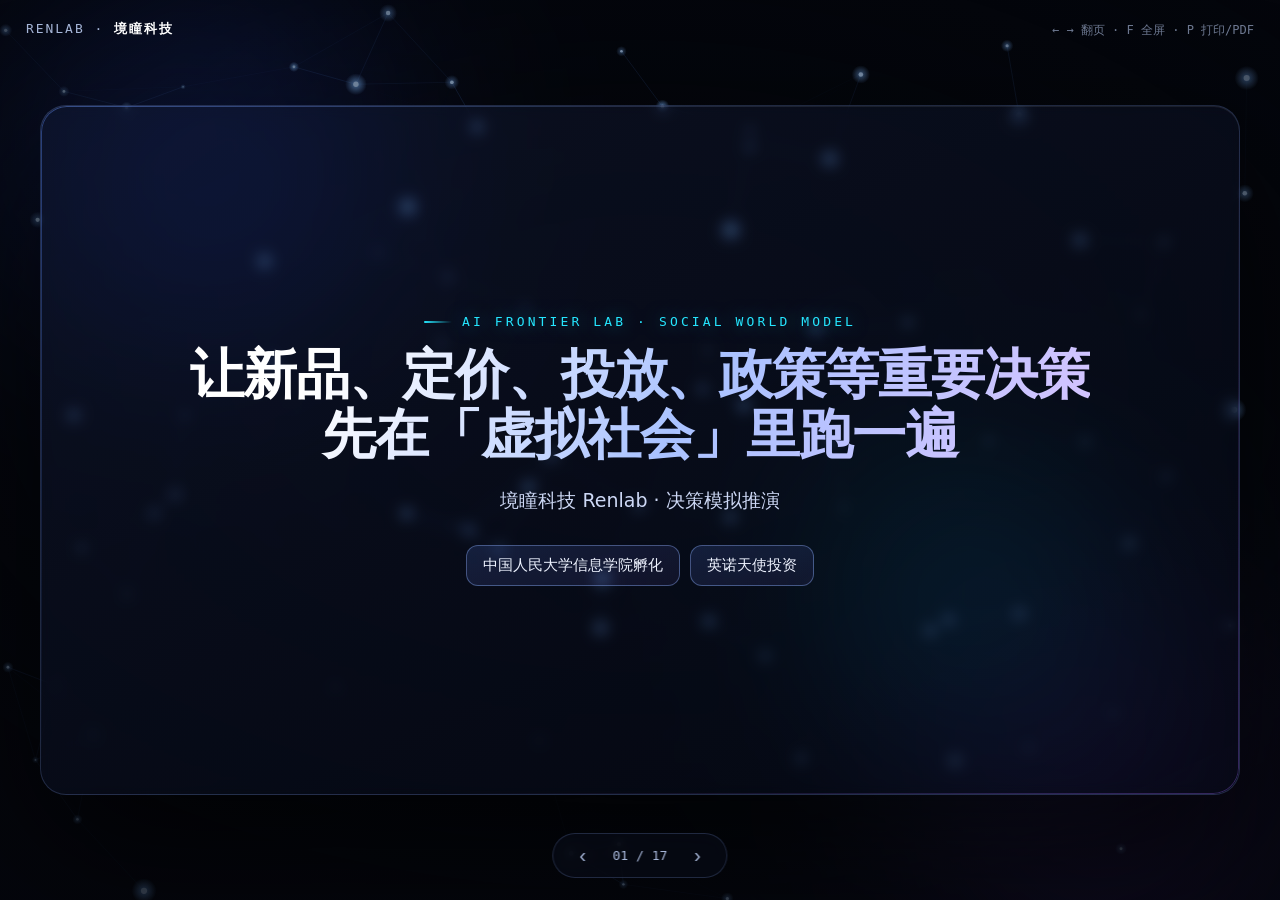
==== index.html @ 9de71461 "第4页: 客户名改行业名(广告/汽车/互联网平台/垂直行业)" ====
<!DOCTYPE html>
<html lang="zh-CN">
<head>
<meta charset="UTF-8">
<meta name="viewport" content="width=device-width, initial-scale=1.0">
<title>境瞳科技 Renlab · 客户介绍主 Deck v2（动态科技版）</title>
<style>
:root{
  --bg:#04060c; --ink:#eef3ff; --sub:#a6b6d8;
  --accent:#5b8cff; --accent2:#9a6cff; --cyan:#25e6ff; --gold:#ffd27a; --green:#43e58a; --red:#ff6b7a;
  --line:rgba(130,160,230,.22); --card:rgba(255,255,255,.045);
  --mono:'SF Mono',ui-monospace,'JetBrains Mono',Menlo,Consolas,monospace;
  --sans:-apple-system,'PingFang SC','Hiragino Sans GB','Microsoft YaHei',system-ui,sans-serif;
}
*{margin:0;padding:0;box-sizing:border-box}
html,body{height:100%;background:var(--bg);color:var(--ink);font-family:var(--sans);overflow:hidden}
#net{position:fixed;inset:0;z-index:0;display:block}
.vignette{position:fixed;inset:0;z-index:1;pointer-events:none;background:radial-gradient(ellipse 70% 60% at 50% 42%,transparent 30%,rgba(4,6,12,.72) 100%)}
.aurora{position:fixed;inset:0;z-index:1;pointer-events:none;mix-blend-mode:screen;opacity:.6}
.aurora span{position:absolute;border-radius:50%;filter:blur(90px);animation:drift 22s ease-in-out infinite}
.aurora .s1{width:560px;height:560px;background:radial-gradient(circle,#2b52ffaa,transparent 70%);top:-140px;left:-100px}
.aurora .s2{width:520px;height:520px;background:radial-gradient(circle,#8a3cffaa,transparent 70%);bottom:-160px;right:-80px;animation-delay:-7s}
.aurora .s3{width:420px;height:420px;background:radial-gradient(circle,#14d9ff88,transparent 70%);top:45%;left:60%;animation-delay:-13s}
@keyframes drift{0%,100%{transform:translate(0,0) scale(1)}50%{transform:translate(50px,-40px) scale(1.12)}}

#stage{position:fixed;inset:0;z-index:3;display:flex;align-items:center;justify-content:center}
.slide{position:absolute;width:min(1200px,94vw);height:min(690px,92vh);
  background:linear-gradient(155deg,rgba(18,25,48,.55),rgba(6,9,20,.5));
  border:1px solid var(--line);border-radius:26px;padding:48px 58px;
  box-shadow:0 50px 140px rgba(0,0,0,.7),inset 0 1px 0 rgba(255,255,255,.08);
  opacity:0;transform:translateY(46px) scale(.975) rotateX(4deg);pointer-events:none;transform-origin:center bottom;
  transition:opacity .7s cubic-bezier(.19,.7,.2,1),transform .7s cubic-bezier(.19,.7,.2,1);
  display:flex;flex-direction:column;justify-content:center;gap:6px;overflow:hidden;
  backdrop-filter:blur(7px) saturate(130%);-webkit-backdrop-filter:blur(7px) saturate(130%)}
.slide::before{content:"";position:absolute;inset:0;border-radius:26px;padding:1px;pointer-events:none;
  background:linear-gradient(140deg,rgba(91,140,255,.5),transparent 40%,transparent 60%,rgba(154,108,255,.4));
  -webkit-mask:linear-gradient(#000 0 0) content-box,linear-gradient(#000 0 0);-webkit-mask-composite:xor;mask-composite:exclude;opacity:.8}
.slide::after{content:"";position:absolute;top:-40%;left:-30%;width:80%;height:180%;pointer-events:none;
  background:linear-gradient(115deg,transparent,rgba(255,255,255,.06),transparent);transform:rotate(8deg);opacity:0}
.slide.active{opacity:1;transform:translateY(0) scale(1) rotateX(0)}
.slide.active::after{animation:sheen 1.4s .3s ease-out}
@keyframes sheen{0%{left:-40%;opacity:0}20%{opacity:1}100%{left:120%;opacity:0}}
.slide.exit-up{opacity:0;transform:translateY(-40px) scale(.975) rotateX(-4deg)}
.slide>*{position:relative;z-index:2}

.kicker{font-family:var(--mono);font-size:13px;letter-spacing:.24em;color:var(--cyan);text-transform:uppercase;margin-bottom:10px;display:flex;align-items:center;gap:10px;text-shadow:0 0 18px rgba(37,230,255,.5)}
.kicker::before{content:"";width:28px;height:2px;background:linear-gradient(90deg,var(--cyan),transparent);border-radius:2px}
.pageno{position:absolute;top:44px;right:56px;font-family:var(--mono);font-size:60px;font-weight:800;color:rgba(120,150,230,.12);z-index:1;line-height:1}
h1{font-size:54px;line-height:1.1;font-weight:800;letter-spacing:-.02em;margin-bottom:14px;
  background:linear-gradient(120deg,#fff 15%,#a9c2ff 55%,#d7c4ff);-webkit-background-clip:text;background-clip:text;color:transparent;filter:drop-shadow(0 4px 30px rgba(120,140,255,.35))}
h2{font-size:36px;line-height:1.15;font-weight:800;letter-spacing:-.01em;margin-bottom:18px}
h2 .hl{background:linear-gradient(120deg,var(--cyan),var(--accent2));-webkit-background-clip:text;background-clip:text;color:transparent;filter:drop-shadow(0 0 24px rgba(120,140,255,.5))}
.lead{font-size:19px;line-height:1.7;color:#c3d0ee;max-width:64ch}
.lead b{color:#fff}
.sm{font-size:15px;line-height:1.6;color:var(--sub)}
.quote{margin-top:18px;font-size:18px;line-height:1.6;color:var(--ink);border-left:3px solid var(--gold);padding:14px 20px;
  background:linear-gradient(90deg,rgba(255,210,122,.1),rgba(255,210,122,.02));border-radius:0 14px 14px 0}
ul.feat{list-style:none;display:flex;flex-direction:column;gap:14px;margin-top:4px}
ul.feat li{font-size:19px;line-height:1.5;color:var(--ink);padding-left:34px;position:relative}
ul.feat li::before{content:"";position:absolute;left:0;top:8px;width:15px;height:15px;border-radius:5px;background:linear-gradient(135deg,var(--cyan),var(--accent2));box-shadow:0 0 18px rgba(91,140,255,.9);transform:rotate(45deg)}
ul.feat li b{color:#fff}
.cards{display:grid;grid-template-columns:repeat(3,1fr);gap:18px;margin-top:6px}
.card{background:linear-gradient(160deg,rgba(255,255,255,.055),rgba(255,255,255,.012));border:1px solid var(--line);border-radius:18px;padding:22px 20px;
  backdrop-filter:blur(3px);-webkit-backdrop-filter:blur(3px);transition:transform .4s cubic-bezier(.2,.7,.2,1),border-color .4s,box-shadow .4s;position:relative;overflow:hidden}
.card::before{content:"";position:absolute;inset:0;background:radial-gradient(120px 80px at 50% 0%,rgba(91,140,255,.18),transparent 70%);opacity:0;transition:.4s}
.slide.active .card:hover{transform:translateY(-8px);border-color:var(--accent);box-shadow:0 20px 50px rgba(20,40,120,.5)}
.slide.active .card:hover::before{opacity:1}
.card .num-ic{font-family:var(--mono);font-size:26px;font-weight:700;color:var(--cyan);margin-bottom:10px;text-shadow:0 0 16px rgba(37,230,255,.5)}
.card .ic{font-size:28px;margin-bottom:10px;filter:drop-shadow(0 0 14px rgba(120,160,255,.5))}
.card h3{font-size:19px;margin-bottom:8px;color:#fff}
.card p{font-size:14px;line-height:1.55;color:var(--sub)}
.two{display:grid;grid-template-columns:1fr 1fr;gap:24px;flex:1;align-content:center}
.metrics{display:grid;grid-template-columns:repeat(3,1fr);gap:18px;margin-top:10px}
.metric{background:linear-gradient(160deg,rgba(67,229,138,.1),rgba(255,255,255,.02));border:1px solid rgba(67,229,138,.3);border-radius:18px;padding:22px;text-align:center}
.metric .num{font-family:var(--mono);font-size:40px;font-weight:700;background:linear-gradient(120deg,var(--green),#b6ffd8);-webkit-background-clip:text;background-clip:text;color:transparent;filter:drop-shadow(0 0 20px rgba(67,229,138,.5))}
.metric .lab{font-size:13px;color:var(--sub);margin-top:6px;line-height:1.4}
.tag{display:inline-flex;align-items:center;gap:7px;font-family:var(--mono);font-size:13px;color:var(--sub);border:1px solid var(--line);border-radius:999px;padding:7px 14px;margin:4px 8px 4px 0;background:rgba(255,255,255,.03)}
.tag b{color:var(--cyan)}
table.road{width:100%;border-collapse:separate;border-spacing:0;margin-top:4px;font-size:13px;border-radius:14px;overflow:hidden}
table.road th,table.road td{border:1px solid var(--line);padding:15px 14px;text-align:left;vertical-align:top;line-height:1.55}
table.road th{background:linear-gradient(180deg,rgba(91,140,255,.18),rgba(91,140,255,.06));font-weight:700;color:#fff;font-size:14px}
table.road td{background:rgba(10,14,28,.5)}
table.road td:first-child,table.road th:first-child{color:var(--sub);width:96px;font-weight:600;background:rgba(255,255,255,.03)}
.road .l1{color:var(--green)} .road .l2{color:var(--cyan)} .road .l3{color:var(--gold)}
.stage-row{display:flex;flex-direction:column;gap:12px;margin-top:2px}
.stage-item{display:flex;gap:16px;align-items:flex-start;background:linear-gradient(160deg,rgba(255,255,255,.055),rgba(255,255,255,.015));border:1px solid var(--line);border-radius:16px;padding:16px 20px;transition:.35s}
.slide.active .stage-item:hover{border-color:var(--accent);transform:translateX(6px)}
.stage-item .em{font-size:24px;filter:drop-shadow(0 0 12px rgba(120,160,255,.5))}
.stage-item .tx{font-size:15px;line-height:1.55;color:var(--ink)} .stage-item .tx b{color:#fff}
.steps{display:flex;gap:14px;margin-top:12px;align-items:stretch}
.step{flex:1;position:relative;padding:22px 20px;background:linear-gradient(160deg,rgba(255,255,255,.055),rgba(255,255,255,.015));border:1px solid var(--line);border-radius:16px;transition:.4s}
.slide.active .step:hover{transform:translateY(-6px);border-color:var(--cyan)}
.step .n{font-family:var(--mono);color:var(--cyan);font-size:14px;margin-bottom:8px}
.step h4{font-size:17px;margin-bottom:6px;color:#fff} .step p{font-size:14px;color:var(--sub);line-height:1.5}
.warn{color:var(--gold);font-size:13px;font-family:var(--mono)}
.big-final{font-size:48px;font-weight:800;line-height:1.18;background:linear-gradient(120deg,#fff,#a9c2ff,#d7c4ff);-webkit-background-clip:text;background-clip:text;color:transparent;filter:drop-shadow(0 4px 30px rgba(120,140,255,.4))}
.center{align-items:center;text-align:center;justify-content:center}
.center .lead{margin-left:auto;margin-right:auto;color:#cdd8f5}
.dot-list{display:flex;flex-wrap:wrap;gap:10px;margin-top:12px}
.pill{background:linear-gradient(160deg,rgba(91,140,255,.16),rgba(154,108,255,.08));border:1px solid rgba(130,160,230,.45);border-radius:12px;padding:10px 16px;font-size:15px;color:#eef3ff}
/* proofcast console */
.console{background:linear-gradient(160deg,rgba(10,16,34,.85),rgba(6,10,22,.8));border:1px solid rgba(37,230,255,.3);border-radius:16px;padding:20px 22px;box-shadow:0 0 40px rgba(37,230,255,.08),inset 0 0 40px rgba(37,230,255,.04)}
.console .bar{display:flex;justify-content:space-between;align-items:center;font-family:var(--mono);font-size:12px;color:var(--cyan);margin-bottom:14px;border-bottom:1px solid rgba(37,230,255,.15);padding-bottom:10px}
.console .status{color:var(--green);display:flex;align-items:center;gap:6px}
.console .status::before{content:"";width:8px;height:8px;border-radius:50%;background:var(--green);box-shadow:0 0 10px var(--green);animation:blink 1.2s infinite}
@keyframes blink{50%{opacity:.3}}
.prog{height:8px;border-radius:6px;background:rgba(255,255,255,.08);overflow:hidden;margin:6px 0 16px}
.prog i{display:block;height:100%;width:98%;background:linear-gradient(90deg,var(--cyan),var(--accent));border-radius:6px;box-shadow:0 0 14px rgba(37,230,255,.6)}
.kpis{display:grid;grid-template-columns:repeat(3,1fr);gap:14px}
.kpi{background:rgba(255,255,255,.04);border:1px solid var(--line);border-radius:12px;padding:14px;text-align:center}
.kpi .v{font-family:var(--mono);font-size:28px;font-weight:700;color:#fff}
.kpi .k{font-size:12px;color:var(--sub);margin-top:4px}
.kpi.g .v{color:var(--green)} .kpi.c .v{color:var(--cyan)} .kpi.gd .v{color:var(--gold)}
.qr-wrap{display:flex;flex-direction:column;align-items:center;gap:12px;margin-top:20px}
.qr-wrap img{width:172px;height:172px;border-radius:16px;border:3px solid rgba(130,160,230,.5);background:#fff;padding:6px;box-shadow:0 0 40px rgba(91,140,255,.3)}
.qr-wrap .cap{font-size:15px;color:var(--sub)}

.slide.active .reveal{animation:rise .75s both}
.slide.active .reveal:nth-child(1){animation-delay:.06s}
.slide.active .reveal:nth-child(2){animation-delay:.15s}
.slide.active .reveal:nth-child(3){animation-delay:.24s}
.slide.active .reveal:nth-child(4){animation-delay:.33s}
.slide.active .reveal:nth-child(5){animation-delay:.42s}
.slide.active .reveal:nth-child(6){animation-delay:.51s}
.slide.active .reveal:nth-child(7){animation-delay:.6s}
.slide.active .reveal:nth-child(8){animation-delay:.69s}
@keyframes rise{from{opacity:0;transform:translateY(24px) scale(.98);filter:blur(6px)}to{opacity:1;transform:translateY(0) scale(1);filter:blur(0)}}

#hud{position:fixed;bottom:22px;left:50%;transform:translateX(-50%);z-index:20;display:flex;align-items:center;gap:16px;background:rgba(10,14,26,.55);border:1px solid var(--line);border-radius:999px;padding:8px 16px;backdrop-filter:blur(14px)}
#hud button{background:none;border:none;color:var(--sub);cursor:pointer;font-size:20px;padding:2px 10px;border-radius:8px;transition:.2s}
#hud button:hover{color:#fff;background:rgba(255,255,255,.1)}
#counter{font-family:var(--mono);font-size:13px;color:var(--sub);min-width:56px;text-align:center}
#progress{position:fixed;top:0;left:0;height:3px;background:linear-gradient(90deg,var(--cyan),var(--accent),var(--gold));z-index:30;transition:width .6s;box-shadow:0 0 14px rgba(91,140,255,.8)}
.logo-badge{position:fixed;top:20px;left:26px;z-index:20;font-family:var(--mono);font-size:13px;letter-spacing:.15em;color:var(--sub)}
.logo-badge b{color:#fff}
.hint{position:fixed;top:22px;right:26px;z-index:20;font-family:var(--mono);font-size:12px;color:var(--sub);opacity:.65}
@media print{.slide{position:relative;page-break-after:always;opacity:1!important;transform:none!important;width:100%;height:98vh;margin:0 auto}#hud,#progress,.logo-badge,.hint,.aurora,.vignette,#net{display:none}}
</style>
</head>
<body>
<canvas id="net"></canvas>
<div class="aurora"><span class="s1"></span><span class="s2"></span><span class="s3"></span></div>
<div class="vignette"></div>
<div id="progress"></div>
<div class="logo-badge">RENLAB · <b>境瞳科技</b></div>
<div class="hint">← → 翻页 · F 全屏 · P 打印/PDF</div>
<div id="stage"></div>
<div id="hud"><button id="prev">‹</button><span id="counter">01 / 18</span><button id="next">›</button></div>

<script>
(function(){
  const c=document.getElementById('net'),x=c.getContext('2d');
  let W,H,DPR=Math.min(devicePixelRatio||1,2),pts=[],mouse={x:-999,y:-999};
  function resize(){W=c.width=innerWidth*DPR;H=c.height=innerHeight*DPR;c.style.width=innerWidth+'px';c.style.height=innerHeight+'px';
    const n=Math.min(120,Math.floor(innerWidth*innerHeight/14000));pts=[];
    for(let i=0;i<n;i++)pts.push({x:Math.random()*W,y:Math.random()*H,vx:(Math.random()-.5)*.28*DPR,vy:(Math.random()-.5)*.28*DPR,r:(Math.random()*1.6+.6)*DPR,p:Math.random()*Math.PI*2});}
  addEventListener('resize',resize);resize();
  addEventListener('mousemove',e=>{mouse.x=e.clientX*DPR;mouse.y=e.clientY*DPR});
  const LINK=140*DPR;let t=0;
  function loop(){t+=.016;x.clearRect(0,0,W,H);
    for(const p of pts){p.x+=p.vx;p.y+=p.vy;if(p.x<0||p.x>W)p.vx*=-1;if(p.y<0||p.y>H)p.vy*=-1;
      const dx=p.x-mouse.x,dy=p.y-mouse.y,d=Math.hypot(dx,dy);if(d<180*DPR){p.x+=dx/d*1.1;p.y+=dy/d*1.1;}}
    for(let i=0;i<pts.length;i++)for(let j=i+1;j<pts.length;j++){const a=pts[i],b=pts[j],dx=a.x-b.x,dy=a.y-b.y,d=Math.hypot(dx,dy);
      if(d<LINK){const o=(1-d/LINK)*.5;x.strokeStyle='rgba(90,150,255,'+o.toFixed(3)+')';x.lineWidth=DPR*.6;x.beginPath();x.moveTo(a.x,a.y);x.lineTo(b.x,b.y);x.stroke();}}
    for(const p of pts){const pulse=(Math.sin(t*1.4+p.p)*.5+.5);const r=p.r*(1+pulse*.5);const g=x.createRadialGradient(p.x,p.y,0,p.x,p.y,r*4);
      g.addColorStop(0,'rgba(120,180,255,'+(.5+pulse*.4)+')');g.addColorStop(1,'rgba(120,180,255,0)');x.fillStyle=g;x.beginPath();x.arc(p.x,p.y,r*4,0,7);x.fill();
      x.fillStyle='rgba(190,220,255,.9)';x.beginPath();x.arc(p.x,p.y,r,0,7);x.fill();}
    requestAnimationFrame(loop);}loop();
})();

const slides = [
/*1*/`<div class="slide center">
  <div class="kicker reveal">AI FRONTIER LAB · SOCIAL WORLD MODEL</div>
  <h1 class="reveal">让新品、定价、投放、政策等重要决策<br>先在「虚拟社会」里跑一遍</h1>
  <p class="lead reveal">境瞳科技 Renlab · 决策模拟推演</p>
  <div class="dot-list reveal" style="justify-content:center;margin-top:22px">
    <span class="pill">中国人民大学信息学院孵化</span><span class="pill">英诺天使投资</span>
  </div>
</div>`,
/*2*/`<div class="slide"><div class="pageno">01</div>
  <div class="kicker reveal">WHO WE ARE</div>
  <h2 class="reveal">一支从顶尖实验室走出的 <span class="hl">AI Frontier Lab</span></h2>
  <ul class="feat">
    <li class="reveal">中国人民大学信息学院孵化，获<b>英诺天使</b>等一线基金联合注资</li>
    <li class="reveal">汇聚<b>人大、清华、CMU、NUS</b> 等全球顶尖院校的博士与研究员</li>
    <li class="reveal">团队核心成员累计发表<b>顶会顶刊论文 100+ 篇</b></li>
    <li class="reveal">团队覆盖算法研究、工程系统与产品商业化，具备<b>从客户数据 → 虚拟人群 → 推演报告 → 决策建议</b>的交付闭环能力</li>
    <li class="reveal">深耕 Agent Memory、多智能体强化学习、群体智能核心领域</li>
  </ul>
</div>`,
/*3*/`<div class="slide">
  <div class="kicker reveal">WHAT WE DO · SOCIAL WORLD MODEL</div>
  <h2 class="reveal">我们做 Social World Model<br><span class="hl">一个「可推演的虚拟社会」</span></h2>
  <p class="lead reveal">我们已构建基于加权代理的<b>百万级等效人群模拟系统</b>。初始人群基于社会人口学统计与公开分布构建，客户项目中可接入脱敏聚合业务数据进行专属校准。把你的决策投进去，在真实投入之前，先看人群会怎么反应 —— 接受、犹豫，还是反感。</p>
  <p class="lead reveal" style="margin-top:10px">不同于让通用大模型凭经验猜结果，境瞳会基于公开人群分布与客户脱敏聚合业务数据，对人群结构、行为基线、网络位置与传播路径进行校准，再进行多主体互动模拟 —— 让模拟结果更贴近客户真实用户结构，且支持持续校准。</p>
  <div class="quote reveal">把「决策 → 真实市场 → 收结果」的昂贵试错，前移成「决策 → 虚拟社会 → 先看结果」的低成本推演。</div>
</div>`,
/*4*/`<div class="slide"><div class="pageno">02</div>
  <div class="kicker reveal">CAPABILITIES</div>
  <h2 class="reveal">三类<span class="hl">可落地</span>的决策推演能力</h2>
  <div class="cards">
    <div class="card reveal"><div class="num-ic">①</div><h3>人群反应预判</h3><p>新品、策略或创意上市前，先测目标人群的接受度与潜在反馈。</p></div>
    <div class="card reveal"><div class="num-ic">②</div><h3>方案 A/B 推演</h3><p>两套备选方案，基于人群画像与行为数据模拟推演，量化评估哪套更能引发正向反应。</p></div>
    <div class="card reveal"><div class="num-ic">③</div><h3>舆情传播模拟</h3><p>模拟信息扩散路径、速度与范围，预判是否出现负面扩散，锁定关键临界点。</p></div>
  </div>
  <div class="cards reveal" style="grid-template-columns:repeat(4,1fr);margin-top:16px">
    <div class="card"><h3 style="font-size:15px">广告行业</h3><p>投前策略沙盘 · 人群/预算/创意反事实推演 · 竞品应对</p></div>
    <div class="card"><h3 style="font-size:15px">汽车行业</h3><p>定价/配置/权益推演 · 老车主与社区反应 · 竞品动作应对</p></div>
    <div class="card"><h3 style="font-size:15px">互联网平台</h3><p>政策/激励调整生态推演 · 新市场分阶段上线 · 商业化生态影响</p></div>
    <div class="card"><h3 style="font-size:15px">垂直行业</h3><p>活动风险预演 · 付费转化与反感点 · 社区氛围与负面扩散预警</p></div>
  </div>
  <p class="lead reveal" style="font-size:14px;margin-top:12px;color:#b9c7ea">↑ 分客户版：给对应客户时替换为其专属三条能力</p>
</div>`,
/*5*/`<div class="slide"><div class="pageno">03</div>
  <div class="kicker reveal">YOUR VALUE</div>
  <h2 class="reveal">这意味着，<span class="hl">你的决策方式将被改变</span></h2>
  <div class="cards" style="grid-template-columns:repeat(2,1fr)">
    <div class="card reveal"><div class="ic">💰</div><h3>省下试错成本</h3><p>把一部分真实市场试错，前移为低成本模拟筛选。</p></div>
    <div class="card reveal"><div class="ic">⚡</div><h3>抢出决策速度</h3><p>分钟/小时级初筛，在正式调研或投放前缩小方案空间。</p></div>
    <div class="card reveal"><div class="ic">🛡️</div><h3>提前识别风险</h3><p>上市前预演百万级等效人群反应，识别舆情雷区、用户误解点与方案风险。</p></div>
    <div class="card reveal"><div class="ic">🔁</div><h3>可复现·可规模化</h3><p>决策能力沉淀为公司标准工作流。</p></div>
  </div>
  <div class="quote reveal">终局：让 Social World Model 成为你决策流程里的「虚拟推演」标配环节。</div>
</div>`,
/*6*/`<div class="slide"><div class="pageno">04</div>
  <div class="kicker reveal">ARCHITECTURE · 四层动态仿真</div>
  <h2 class="reveal">技术架构：<span class="hl">四层动态仿真系统</span></h2>
  <div class="cards" style="grid-template-columns:repeat(2,1fr);gap:14px">
    <div class="card reveal"><div class="num-ic">01 · 人群建模层</div><p>基于真实社会人口分布，构建<b style="color:#fff">百万级等效人群（加权代理）</b>，还原群体多样性与行为基线。</p></div>
    <div class="card reveal"><div class="num-ic">02 · 记忆与状态层</div><p>为代表性 Agent / 关键人群单元维护长期偏好、记忆与状态，立场演化前后一致、可追踪。<b style="color:var(--gold)">（关键能力）</b></p></div>
    <div class="card reveal"><div class="num-ic">03 · 交互与传播层</div><p>基于网络结构、平台规则、节点影响力与接触频次，模拟信息扩散、断流与放大。</p></div>
    <div class="card reveal"><div class="num-ic">04 · 校准与评估层</div><p>基于可复现协议输出区间估计，结合真实数据持续校准 —— 误差可度量、可回放、方向可跟踪。</p></div>
  </div>
  <div class="quote reveal">技术路线：LLM 驱动的 Agent 状态建模 + Multi-Agent 交互 + 传播动力学融合。核心不在于智能体数量，而在于分层、网络位置、行为状态与持续校准。</div>
</div>`,
/*7*/`<div class="slide"><div class="pageno">05</div>
  <div class="kicker reveal">DELIVERABLE · 一次推演你拿到什么</div>
  <h2 class="reveal">我们交付的不是"预测数"，<span class="hl">而是一套可执行决策包</span></h2>
  <div class="cards" style="grid-template-columns:repeat(2,1fr);gap:12px">
    <div class="card reveal"><h3 style="font-size:16px">① 方案对比矩阵</h3><p>A/B/C 方案在关键指标上的 P10/P50/P90 区间、方向判断与排序</p></div>
    <div class="card reveal"><h3 style="font-size:16px">② 人群分层反应</h3><p>哪些人群接受、犹豫、反感，各自原因与触发条件</p></div>
    <div class="card reveal"><h3 style="font-size:16px">③ 传播路径与风险节点</h3><p>信息在哪些圈层扩散，哪些节点会放大、断流或触发负面扩散</p></div>
    <div class="card reveal"><h3 style="font-size:16px">④ 关键风险清单</h3><p>高风险话题、误解点、舆情临界点、潜在负面表达</p></div>
    <div class="card reveal"><h3 style="font-size:16px">⑤ 推荐动作与备用方案</h3><p>定价、创意、发布时间、渠道组合、沟通话术与应急预案</p></div>
    <div class="card reveal"><h3 style="font-size:16px">⑥ 不确定性说明 + ⑦ 对账报告</h3><p>标明置信度与假设边界；真实结果落地后对照，沉淀下一轮校准</p></div>
  </div>
  <p class="lead reveal" style="font-size:14px;margin-top:10px;color:#b9c7ea">关键指标可替换为订单、ROI、转化率、留存、负面率、创作者流失率、社区投诉率等</p>
</div>`,
/*8*/`<div class="slide"><div class="pageno">06</div>
  <div class="kicker reveal">HOW TO VERIFY · 先用你的场景验证</div>
  <h2 class="reveal">如何验证：<span class="hl">先用你的真实场景跑一遍</span></h2>
  <p class="lead reveal" style="font-size:17px">我们不要求你先相信一个"准确率"，也不要求你一开始就把核心决策交给我们。正式合作前，先把问题变成一次可审计、可对账的验证。</p>
  <div class="cards reveal" style="margin-top:14px">
    <div class="card"><h3 style="font-size:16px">历史回放</h3><p>选一个已发生的历史项目，只给当时决策前可得的信息，让系统预测真实结果。</p></div>
    <div class="card"><h3 style="font-size:16px">影子推演</h3><p>对正在发生的业务决策做旁路推演，不干预真实业务，事后对照结果。</p></div>
    <div class="card"><h3 style="font-size:16px">小闭环试点</h3><p>选一个低风险、短周期、可量化的真实场景，上线后按预设指标对账。</p></div>
  </div>
  <div class="quote reveal">统一评估：输入锁定 · 输出以书面/系统留痕提前提交 · 多基线对照（历史均值/GPT直问/专家/内部模型）· 结果复盘。<br><b>不用先相信我们，先让我们在你的场景里证明有没有增量。</b></div>
</div>`,
/*9*/`<div class="slide"><div class="pageno">07</div>
  <div class="kicker reveal">PRODUCT · proofcast.ai</div>
  <h2 class="reveal">proofcast.ai：<span class="hl">现在就能体验的可用产品</span></h2>
  <div class="two" style="align-content:center">
    <div class="console reveal">
      <div class="bar"><span>ProofCast AI 实时模拟控制台 v2.1</span><span class="status">模拟进行中</span></div>
      <div class="sm" style="color:var(--cyan);font-family:var(--mono);font-size:12px;margin-bottom:6px">当前任务：新品发布会 · Landing Page 创意测试</div>
      <div class="sm" style="font-size:12px;margin-bottom:2px">虚拟人群反馈收集进度 · 98%</div>
      <div class="prog"><i></i></div>
      <div class="kpis">
        <div class="kpi g"><div class="v">接受度</div><div class="k">Acceptance</div></div>
        <div class="kpi c"><div class="v">兴趣点</div><div class="k">Interest</div></div>
        <div class="kpi gd"><div class="v">反感点</div><div class="k">Friction</div></div>
      </div>
    </div>
    <div>
      <p class="lead reveal" style="font-size:16px">输入 Landing Page / 定价 / 创意 → 模拟<b>百万级等效人群</b>的反应（接受度 / 兴趣点 / 反感点 / 传播倾向 / 潜在转化倾向）→ 约 1 分钟出报告。</p>
      <p class="sm reveal" style="margin-top:10px">"百万级"是基于人口学分布的加权人群代理，并非百万次实时大模型调用——这正是它能快速出报告的原因。现在就能打开操作。</p>
    </div>
  </div>
  <p class="sm reveal" style="margin-top:12px;color:#b9c7ea">注：公开通用版主要用于体验工作流与输出形态；正式业务预测能力，以客户数据校准后的试点对账结果为准。</p>
</div>`,
/*10*/`<div class="slide"><div class="pageno">08</div>
  <div class="kicker reveal">TIMING · 本土落地</div>
  <h2 class="reveal">在中国，与<span class="hl">头部客户共建行业标准</span></h2>
  <p class="lead reveal">这种「先模拟、再决策」的方式，国内仍处早期阶段。我们不要求客户基于概念直接下注，而是把验证前置：先通过历史回放、影子推演或小闭环试点，在你的真实业务场景里证明是否有增量价值。</p>
  <ul class="feat" style="margin-top:10px">
    <li class="reveal">优先参与<b>行业场景定义</b>，形成可复用的决策推演流程</li>
    <li class="reveal">获得核心算法与产品团队参与的<b>场景适配与试点支持</b></li>
    <li class="reveal">经客户授权后，共创项目可沉淀为<b>所在行业标杆案例</b></li>
    <li class="reveal">合作越久，<b>客户专属校准层</b>越贴合你的业务语境与用户分布</li>
  </ul>
</div>`,
/*11*/`<div class="slide"><div class="pageno">09</div>
  <div class="kicker reveal">GLOBAL PROOF · Aaru</div>
  <h2 class="reveal">海外对标：<span class="hl">机构级需求正在出现</span></h2>
  <p class="lead reveal">美国 Aaru 是海外多智能体社会模拟方向的代表性公司之一，将 AI Agents / 社会模拟用于政治、市场、消费者与机构决策场景：</p>
  <ul class="feat">
    <li class="reveal">2024 成立，2025 年底完成融资、<b>估值约 10 亿美元</b>，红点创投领投</li>
    <li class="reveal">约 5000 次 AI 推演预测美国某地初选，<b>票数误差不足 400 票</b></li>
    <li class="reveal">客户涉及 <b>埃森哲、安永、The Interpublic Group（IPG）</b> 等</li>
  </ul>
  <div class="quote reveal">Social World Model 已在海外进入机构级决策场景。但中国市场的用户结构、媒介平台、监管边界与数据环境都不同，不能直接照搬 —— 境瞳的机会，是做面向中国市场的本土 Social World Model。</div>
</div>`,
/*12*/`<div class="slide"><div class="pageno">10</div>
  <div class="kicker reveal">ROADMAP · 分 3 阶段落地</div>
  <h2 class="reveal">技术路径：<span class="hl">L1 已可交付 · L2 研发中 · L3 愿景</span></h2>
  <table class="road reveal">
    <tr><th>阶段</th><th class="l1">L1 单场景推演（已可交付）</th><th class="l2">L2 全链路模拟（研发中·下一阶段）</th><th class="l3">L3 企业决策数字孪生（愿景）</th></tr>
    <tr><td>核心能力</td><td>百万级等效人群建模 · 短周期行为模拟 · 基础传播链 · 单场景 A/B 反事实</td><td>长记忆智能体 · 多角色动态博弈 · 长周期演化 · 实时数据闭环 · 多模态理解</td><td>企业级决策数字孪生 · 跨场景因果推理 · 尾部风险压力测试 · AI 辅助决策寻优</td></tr>
    <tr><td>大白话</td><td>搭出和真实用户结构一致的虚拟社会，方案投入即看接受度与转化</td><td>虚拟用户有记忆与惯性，模拟竞品/监管博弈，接真实数据后精度持续提升</td><td>构建企业级决策数字孪生，预判连锁反应与风险，AI 辅助推演最优方案</td></tr>
    <tr><td>价值</td><td>单场景试错成本显著降低</td><td>覆盖全链路业务决策</td><td>决策模拟成为标准流程，沉淀为核心数字资产</td></tr>
  </table>
</div>`,
/*13*/`<div class="slide"><div class="pageno">11</div>
  <div class="kicker reveal">PARTNERSHIP · 从试点验证到连续推演</div>
  <h2 class="reveal">合作路径：<span class="hl">从试点验证到连续推演</span></h2>
  <p class="lead reveal" style="font-size:16px">我们不是交付一次性报告，而是从可验收试点开始，逐步沉淀客户专属校准层。</p>
  <div class="stage-row" style="margin-top:8px">
    <div class="stage-item reveal"><div class="em">🎯</div><div class="tx"><b>第一阶段（试点·现在）</b>：L1 单场景闭环验证，用你的数据构建客户专属校准层；方向判断/排序/区间评分/相对基线增量达到双方预设标准后，再进入下一阶段，低风险、可验收。</div></div>
    <div class="stage-item reveal"><div class="em">🤝</div><div class="tx"><b>第二阶段（长期·后续 6 个月）</b>：L2 落地后共创客户享优先升级权益，接入实时数据流持续迭代，逐步进入业务部门的固定决策流程。</div></div>
    <div class="stage-item reveal"><div class="em">🚀</div><div class="tx"><b>第三阶段（深度嵌入·1-3年）</b>：L3 落地后搭建企业级决策数字孪生，深度嵌入决策流程，成为核心竞争力的智能基础设施。</div></div>
  </div>
  <div class="quote reveal">✅ 你的专属壁垒：客户数据仅用于构建面向本客户的专属校准层与评估基线；合作越久拟合越充分 —— 竞品难以短期复现的场景校准资产。</div>
</div>`,
/*14*/`<div class="slide"><div class="pageno">12</div>
  <div class="kicker reveal">POC · 2–4 周可验收试点</div>
  <h2 class="reveal">合作起点：<span class="hl">2–4 周 POC 计划</span></h2>
  <p class="lead reveal" style="font-size:16px">目标不是一开始替你做决策，而是先验证：境瞳能否在你的真实场景中，优于现有基线。</p>
  <div class="stage-row" style="gap:10px;margin-top:6px">
    <div class="stage-item reveal"><div class="em">1</div><div class="tx"><b>场景确认｜1–3 天</b>：共选历史回放/影子推演/小闭环试点场景，确认指标、周期、数据边界与验收方式</div></div>
    <div class="stage-item reveal"><div class="em">2</div><div class="tx"><b>数据与输入锁定｜3–5 天</b>：客户提供脱敏聚合数据与方案材料，确认输入口径、时间戳与基线方法</div></div>
    <div class="stage-item reveal"><div class="em">3</div><div class="tx"><b>模拟推演与交付｜5–10 天</b>：输出方案对比、区间、方向判断、人群分层反应、风险节点与推荐动作</div></div>
    <div class="stage-item reveal"><div class="em">4</div><div class="tx"><b>结果对账与复盘｜按业务周期</b>：对照真实/历史结果，评估方向正确率、排序准确率、区间质量与业务增量</div></div>
    <div class="stage-item reveal"><div class="em">5</div><div class="tx"><b>下一阶段判断</b>：达标进入专属校准与连续推演；不达标复盘原因，不强推长期合作</div></div>
  </div>
</div>`,
/*15*/`<div class="slide"><div class="pageno">13</div>
  <div class="kicker reveal">DATA · 最小必要数据</div>
  <h2 class="reveal">我们需要的数据：<span class="hl">最小必要，不要个人信息</span></h2>
  <div class="two">
    <div class="card reveal" style="align-self:start"><div class="ic">📥</div><h3>需要什么</h3><p>① 决策方案信息（定价/权益/规则/创意/投放/政策文本）<br>② 人群分布（类型/地域/生命周期/消费层级/兴趣分层的分桶比例）<br>③ 历史行为（曝光/点击/下单/复购/投诉/评论情绪分布等聚合口径）<br>④ 传播结构（渠道/KOL-KOC分层/扩散路径等聚合信息）<br>⑤ 对账指标口径（转化率/ROI/留存/负面率等历史定义）</p></div>
    <div class="card reveal" style="align-self:start"><div class="ic">🚫</div><h3>不需要什么</h3><p>❌ 姓名、手机号、身份证、精确地址等 PII<br>❌ 原始数据库凭证<br>❌ 与本次试点无关的业务数据<br>❌ 默认不需要用户级明细，优先用分桶/聚合/脱敏数据</p></div>
  </div>
  <p class="sm reveal" style="margin-top:10px;color:#b9c7ea">时间窗口通常为过去 3–12 个月相关聚合数据；评论等文本优先用情绪/主题分布或脱敏样本，不需原始评论与用户 ID；敏感业务信息仅在 NDA 与数据处理协议范围内最小化使用。</p>
</div>`,
/*16*/`<div class="slide"><div class="pageno">14</div>
  <div class="kicker reveal">SECURITY · 数据安全边界</div>
  <h2 class="reveal">数据安全：<span class="hl">边界提前说清</span></h2>
  <ul class="feat" style="gap:14px;margin-top:8px">
    <li class="reveal"><b>01 只收脱敏数据</b> —— PII 在你方本地脱敏后交付，我们不接触可识别原始个人信息</li>
    <li class="reveal"><b>02 最小必要原则</b> —— 仅提取本次推演所需核心字段，严格控制采集范围与粒度</li>
    <li class="reveal"><b>03 合规协议兜底</b> —— 签署 NDA 与数据处理协议，界定用途、存储期限与销毁流程</li>
    <li class="reveal"><b>04 专用与隔离</b> —— 数据、校准参数与结论仅用于本次合作，不给第三方或竞品项目；如需行业排他，另行商务约定</li>
    <li class="reveal"><b>05 合规与伦理边界</b> —— 仅用于群体级决策模拟与方案优化，不用于个体定向操控、歧视性定价或规避监管</li>
  </ul>
</div>`,
/*17*/`<div class="slide center"><div class="pageno">→</div>
  <div class="kicker reveal">NEXT STEP · 建议下一步</div>
  <h2 class="reveal">从一个<span class="hl">「非核心但可对账」</span>的场景开始</h2>
  <div class="stage-row reveal" style="max-width:720px;margin:16px auto 0;text-align:left">
    <div class="stage-item"><div class="em">1</div><div class="tx">用 30 分钟共选一个试点场景</div></div>
    <div class="stage-item"><div class="em">2</div><div class="tx">3 个工作日内确认输入数据、指标口径与 POC 范围</div></div>
    <div class="stage-item"><div class="em">3</div><div class="tx">2–4 周完成历史回放、影子推演或小闭环试点</div></div>
    <div class="stage-item"><div class="em">4</div><div class="tx">结果对账后，再决定是否进入客户专属校准与连续推演</div></div>
  </div>
  <div class="big-final reveal" style="font-size:30px;margin-top:26px">让每一个重要决策，都先跑一遍。</div>
  <p class="lead reveal" style="margin-top:8px">境瞳科技 Renlab</p>
</div>`
];

const stage=document.getElementById('stage');
slides.forEach((h)=>{const d=document.createElement('div');d.innerHTML=h;stage.appendChild(d.firstElementChild);});
const els=[...document.querySelectorAll('.slide')];
let cur=0;const counter=document.getElementById('counter'),prog=document.getElementById('progress');
function show(n){n=Math.max(0,Math.min(els.length-1,n));
  els.forEach((s,i)=>{s.classList.remove('active','exit-up');if(i<n)s.classList.add('exit-up');});
  els[n].classList.add('active');cur=n;
  counter.textContent=String(n+1).padStart(2,'0')+' / '+String(els.length).padStart(2,'0');
  prog.style.width=(n/(els.length-1)*100)+'%';}
function next(){show(cur+1)}function prev(){show(cur-1)}
document.getElementById('next').onclick=next;document.getElementById('prev').onclick=prev;
document.addEventListener('keydown',e=>{
  if(e.key==='ArrowRight'||e.key===' '||e.key==='PageDown'){e.preventDefault();next()}
  else if(e.key==='ArrowLeft'||e.key==='PageUp'){e.preventDefault();prev()}
  else if(e.key==='f'||e.key==='F'){document.fullscreenElement?document.exitFullscreen():document.documentElement.requestFullscreen()}
  else if(e.key==='p'||e.key==='P'){window.print()}
  else if(e.key==='Home')show(0);else if(e.key==='End')show(els.length-1);});
let sx=0;document.addEventListener('touchstart',e=>sx=e.touches[0].clientX,{passive:true});
document.addEventListener('touchend',e=>{const dx=e.changedTouches[0].clientX-sx;if(Math.abs(dx)>50)dx<0?next():prev()},{passive:true});
show(0);
(function(){const m=location.search.match(/shot=(\d+)/);if(m){document.querySelectorAll('.reveal').forEach(e=>e.style.animation='none');const st=document.createElement('style');st.textContent='.reveal{opacity:1!important;transform:none!important;filter:none!important}';document.head.appendChild(st);show(+m[1]);}})();
</script>
</body>
</html>
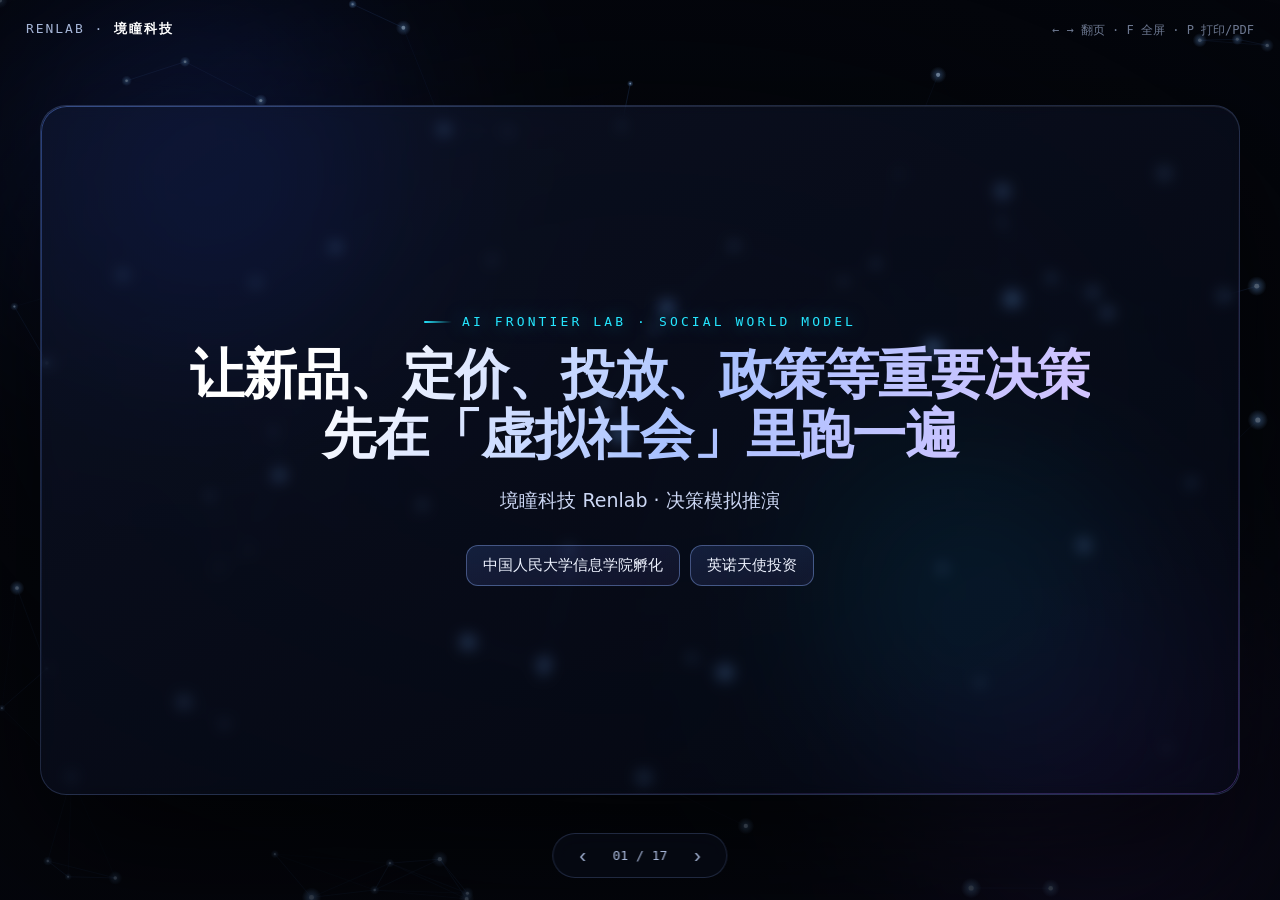
==== commit 8ae0b417: "移动端适配: 卡片单列/字号缩放/表格横滑+提示, 不影响桌面" ====
--- a/index.html
+++ b/index.html
@@ -135,6 +135,56 @@
 .logo-badge b{color:#fff}
 .hint{position:fixed;top:22px;right:26px;z-index:20;font-family:var(--mono);font-size:12px;color:var(--sub);opacity:.65}
 @media print{.slide{position:relative;page-break-after:always;opacity:1!important;transform:none!important;width:100%;height:98vh;margin:0 auto}#hud,#progress,.logo-badge,.hint,.aurora,.vignette,#net{display:none}}
+
+/* ===== 移动端适配 ===== */
+@media (max-width:640px){
+  .slide,.slide *{box-sizing:border-box}
+  .slide h1,.slide h2,.slide p,.slide li,.slide .tx,.card h3{overflow-wrap:break-word;word-break:break-word}
+  .slide{width:92vw;max-width:92vw;height:88vh;padding:24px 18px;border-radius:18px;gap:4px;justify-content:flex-start;overflow-y:auto;overflow-x:hidden;-webkit-overflow-scrolling:touch}
+  .kicker{font-size:10px;letter-spacing:.14em;margin-bottom:8px}
+  .pageno{font-size:34px;top:20px;right:20px}
+  h1{font-size:29px;line-height:1.18;margin-bottom:12px}
+  h2{font-size:22px;line-height:1.22;margin-bottom:12px}
+  .lead{font-size:15px;line-height:1.6}
+  .sm{font-size:12.5px}
+  .quote{font-size:14px;padding:11px 14px;margin-top:12px}
+  ul.feat{gap:10px}
+  ul.feat li{font-size:15px;padding-left:24px;line-height:1.45}
+  ul.feat li::before{width:11px;height:11px;top:6px}
+  /* 所有多列卡片一律塌成单列 */
+  .cards{grid-template-columns:1fr!important;gap:10px}
+  .card{padding:14px 15px;border-radius:12px}
+  .card .num-ic{font-size:19px;margin-bottom:6px}
+  .card .ic{font-size:22px;margin-bottom:6px}
+  .card h3{font-size:16px;margin-bottom:5px}
+  .card p{font-size:13px;line-height:1.5}
+  .two{grid-template-columns:1fr!important;gap:12px}
+  .metrics{grid-template-columns:1fr!important;gap:10px}
+  .metric{padding:16px}
+  .metric .num{font-size:34px}
+  .steps{flex-direction:column;gap:10px}
+  .stage-row{gap:9px}
+  .stage-item{padding:12px 14px;gap:11px}
+  .stage-item .em{font-size:19px}
+  .stage-item .tx{font-size:13.5px;line-height:1.5}
+  .console{padding:14px 15px}
+  .kpis{grid-template-columns:repeat(3,1fr);gap:8px}
+  .kpi{padding:9px}
+  .kpi .v{font-size:16px}
+  .kpi .k{font-size:10px}
+  .big-final{font-size:26px}
+  .pill{font-size:13px;padding:8px 13px}
+  .dot-list{gap:8px}
+  /* 表格：允许横向滚动，避免挤压 */
+  table.road{font-size:11px;display:block;overflow-x:auto;white-space:nowrap;scroll-snap-type:x proximity}
+  table.road th,table.road td{padding:9px 10px;white-space:normal;min-width:150px;scroll-snap-align:start}
+  table.road td:first-child,table.road th:first-child{min-width:58px;width:58px}
+  .road-hint{display:block!important;font-family:var(--mono);font-size:12px;color:var(--cyan);margin-top:10px;text-align:center;opacity:.85}
+  .logo-badge{font-size:10px;top:14px;left:16px}
+  .hint{display:none}
+  #hud{bottom:14px;padding:6px 12px;gap:12px}
+  #hud button{font-size:22px}
+}
 </style>
 </head>
 <body>
@@ -310,6 +360,7 @@
     <tr><td>大白话</td><td>搭出和真实用户结构一致的虚拟社会，方案投入即看接受度与转化</td><td>虚拟用户有记忆与惯性，模拟竞品/监管博弈，接真实数据后精度持续提升</td><td>构建企业级决策数字孪生，预判连锁反应与风险，AI 辅助推演最优方案</td></tr>
     <tr><td>价值</td><td>单场景试错成本显著降低</td><td>覆盖全链路业务决策</td><td>决策模拟成为标准流程，沉淀为核心数字资产</td></tr>
   </table>
+  <div class="road-hint" style="display:none">← 左右滑动查看 L1 / L2 / L3 →</div>
 </div>`,
 /*13*/`<div class="slide"><div class="pageno">11</div>
   <div class="kicker reveal">PARTNERSHIP · 从试点验证到连续推演</div>
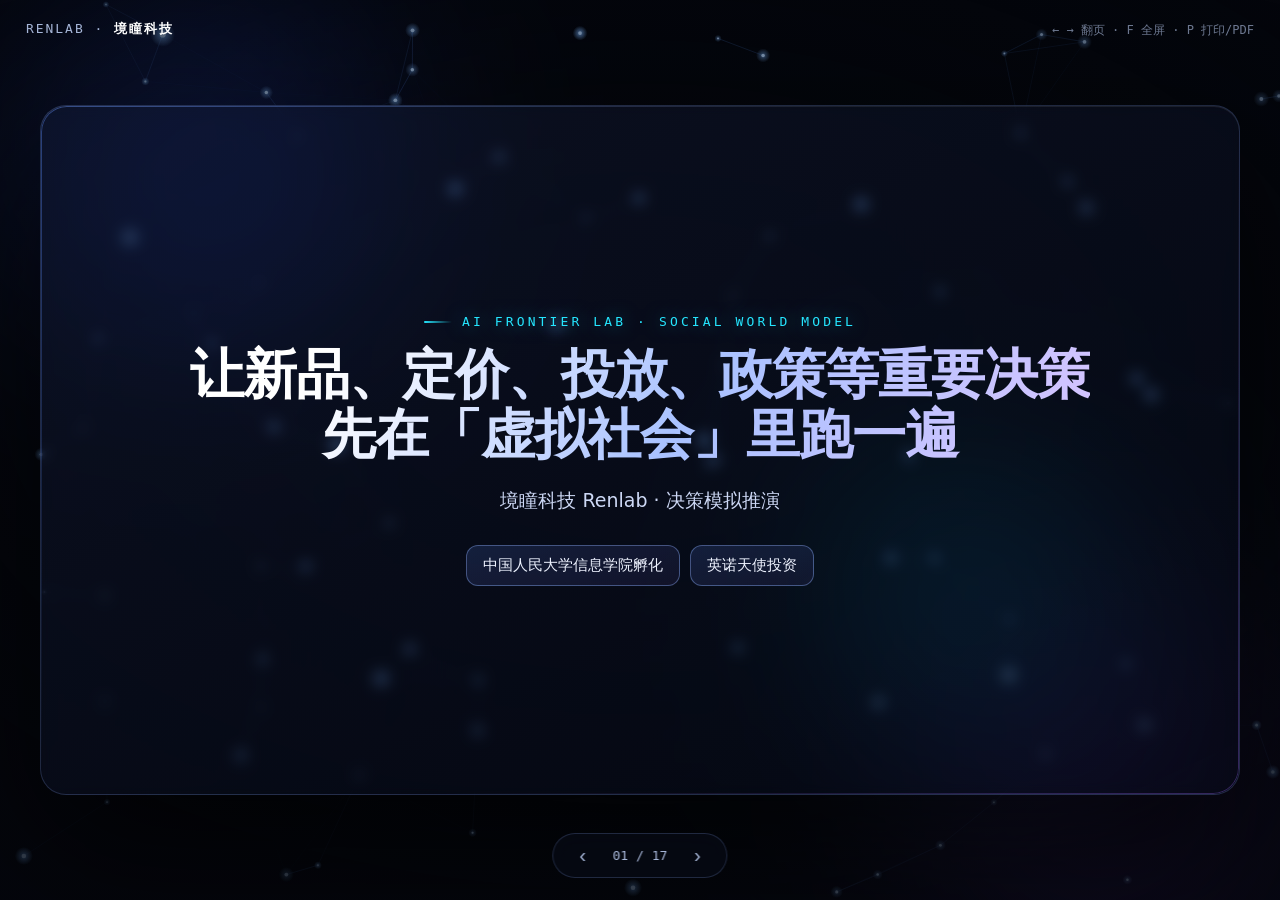
==== commit 2293cfe9: "移动端重修: 卡片贴合内容(消灭空洞)/路径表改堆叠卡片/行业2x2/标题均衡换行" ====
--- a/index.html
+++ b/index.html
@@ -139,12 +139,15 @@
 /* ===== 移动端适配 ===== */
 @media (max-width:640px){
   .slide,.slide *{box-sizing:border-box}
-  .slide h1,.slide h2,.slide p,.slide li,.slide .tx,.card h3{overflow-wrap:break-word;word-break:break-word}
-  .slide{width:92vw;max-width:92vw;height:88vh;padding:24px 18px;border-radius:18px;gap:4px;justify-content:flex-start;overflow-y:auto;overflow-x:hidden;-webkit-overflow-scrolling:touch}
+  .slide h1,.slide h2,.slide p,.slide li,.slide .tx,.card h3{overflow-wrap:break-word;word-break:break-word;line-break:auto}
+  #stage{align-items:center;padding:0}
+  .slide{width:92vw;max-width:92vw;height:auto;max-height:90vh;min-height:auto;padding:28px 20px;border-radius:18px;gap:6px;justify-content:center;overflow-y:auto;overflow-x:hidden;-webkit-overflow-scrolling:touch}
+  .slide.center{padding:40px 22px}
+  .pageno{display:none}
   .kicker{font-size:10px;letter-spacing:.14em;margin-bottom:8px}
   .pageno{font-size:34px;top:20px;right:20px}
-  h1{font-size:29px;line-height:1.18;margin-bottom:12px}
-  h2{font-size:22px;line-height:1.22;margin-bottom:12px}
+  h1{font-size:28px;line-height:1.2;margin-bottom:12px;text-wrap:balance}
+  h2{font-size:22px;line-height:1.22;margin-bottom:12px;text-wrap:balance}
   .lead{font-size:15px;line-height:1.6}
   .sm{font-size:12.5px}
   .quote{font-size:14px;padding:11px 14px;margin-top:12px}
@@ -153,6 +156,11 @@
   ul.feat li::before{width:11px;height:11px;top:6px}
   /* 所有多列卡片一律塌成单列 */
   .cards{grid-template-columns:1fr!important;gap:10px}
+  /* 例外: 行业行保持 2 列, 更紧凑 */
+  .cards-2col-mobile{grid-template-columns:1fr 1fr!important;gap:8px}
+  .cards-2col-mobile .card{padding:10px 11px}
+  .cards-2col-mobile .card h3{font-size:14px;margin-bottom:4px}
+  .cards-2col-mobile .card p{font-size:11.5px;line-height:1.4}
   .card{padding:14px 15px;border-radius:12px}
   .card .num-ic{font-size:19px;margin-bottom:6px}
   .card .ic{font-size:22px;margin-bottom:6px}
@@ -176,10 +184,10 @@
   .pill{font-size:13px;padding:8px 13px}
   .dot-list{gap:8px}
   /* 表格：允许横向滚动，避免挤压 */
-  table.road{font-size:11px;display:block;overflow-x:auto;white-space:nowrap;scroll-snap-type:x proximity}
-  table.road th,table.road td{padding:9px 10px;white-space:normal;min-width:150px;scroll-snap-align:start}
-  table.road td:first-child,table.road th:first-child{min-width:58px;width:58px}
-  .road-hint{display:block!important;font-family:var(--mono);font-size:12px;color:var(--cyan);margin-top:10px;text-align:center;opacity:.85}
+  /* 手机端: 隐藏横表, 显示堆叠卡片 */
+  table.road{display:none}
+  .road-hint{display:none!important}
+  .road-stack{display:flex!important;flex-direction:column;gap:12px;margin-top:6px}
   .logo-badge{font-size:10px;top:14px;left:16px}
   .hint{display:none}
   #hud{bottom:14px;padding:6px 12px;gap:12px}
@@ -253,7 +261,7 @@
     <div class="card reveal"><div class="num-ic">②</div><h3>方案 A/B 推演</h3><p>两套备选方案，基于人群画像与行为数据模拟推演，量化评估哪套更能引发正向反应。</p></div>
     <div class="card reveal"><div class="num-ic">③</div><h3>舆情传播模拟</h3><p>模拟信息扩散路径、速度与范围，预判是否出现负面扩散，锁定关键临界点。</p></div>
   </div>
-  <div class="cards reveal" style="grid-template-columns:repeat(4,1fr);margin-top:16px">
+  <div class="cards reveal cards-2col-mobile" style="grid-template-columns:repeat(4,1fr);margin-top:16px">
     <div class="card"><h3 style="font-size:15px">广告行业</h3><p>投前策略沙盘 · 人群/预算/创意反事实推演 · 竞品应对</p></div>
     <div class="card"><h3 style="font-size:15px">汽车行业</h3><p>定价/配置/权益推演 · 老车主与社区反应 · 竞品动作应对</p></div>
     <div class="card"><h3 style="font-size:15px">互联网平台</h3><p>政策/激励调整生态推演 · 新市场分阶段上线 · 商业化生态影响</p></div>
@@ -360,7 +368,11 @@
     <tr><td>大白话</td><td>搭出和真实用户结构一致的虚拟社会，方案投入即看接受度与转化</td><td>虚拟用户有记忆与惯性，模拟竞品/监管博弈，接真实数据后精度持续提升</td><td>构建企业级决策数字孪生，预判连锁反应与风险，AI 辅助推演最优方案</td></tr>
     <tr><td>价值</td><td>单场景试错成本显著降低</td><td>覆盖全链路业务决策</td><td>决策模拟成为标准流程，沉淀为核心数字资产</td></tr>
   </table>
-  <div class="road-hint" style="display:none">← 左右滑动查看 L1 / L2 / L3 →</div>
+  <div class="road-stack" style="display:none">
+    <div class="card"><div class="num-ic" style="color:var(--green);font-size:16px">L1 单场景推演 · 已可交付</div><p><b>核心能力</b>：百万级等效人群建模 · 短周期行为模拟 · 基础传播链 · 单场景 A/B 反事实<br><b>大白话</b>：搭出和真实用户结构一致的虚拟社会，方案投入即看接受度与转化<br><b>价值</b>：单场景试错成本显著降低</p></div>
+    <div class="card"><div class="num-ic" style="color:var(--cyan);font-size:16px">L2 全链路模拟 · 研发中·下一阶段</div><p><b>核心能力</b>：长记忆智能体 · 多角色动态博弈 · 长周期演化 · 实时数据闭环 · 多模态理解<br><b>大白话</b>：虚拟用户有记忆与惯性，模拟竞品/监管博弈，接真实数据后精度持续提升<br><b>价值</b>：覆盖全链路业务决策</p></div>
+    <div class="card"><div class="num-ic" style="color:var(--gold);font-size:16px">L3 企业决策数字孪生 · 愿景</div><p><b>核心能力</b>：企业级决策数字孪生 · 跨场景因果推理 · 尾部风险压力测试 · AI 辅助决策寻优<br><b>大白话</b>：构建企业级决策数字孪生，预判连锁反应与风险，AI 辅助推演最优方案<br><b>价值</b>：决策模拟成为标准流程，沉淀为核心数字资产</p></div>
+  </div>
 </div>`,
 /*13*/`<div class="slide"><div class="pageno">11</div>
   <div class="kicker reveal">PARTNERSHIP · 从试点验证到连续推演</div>
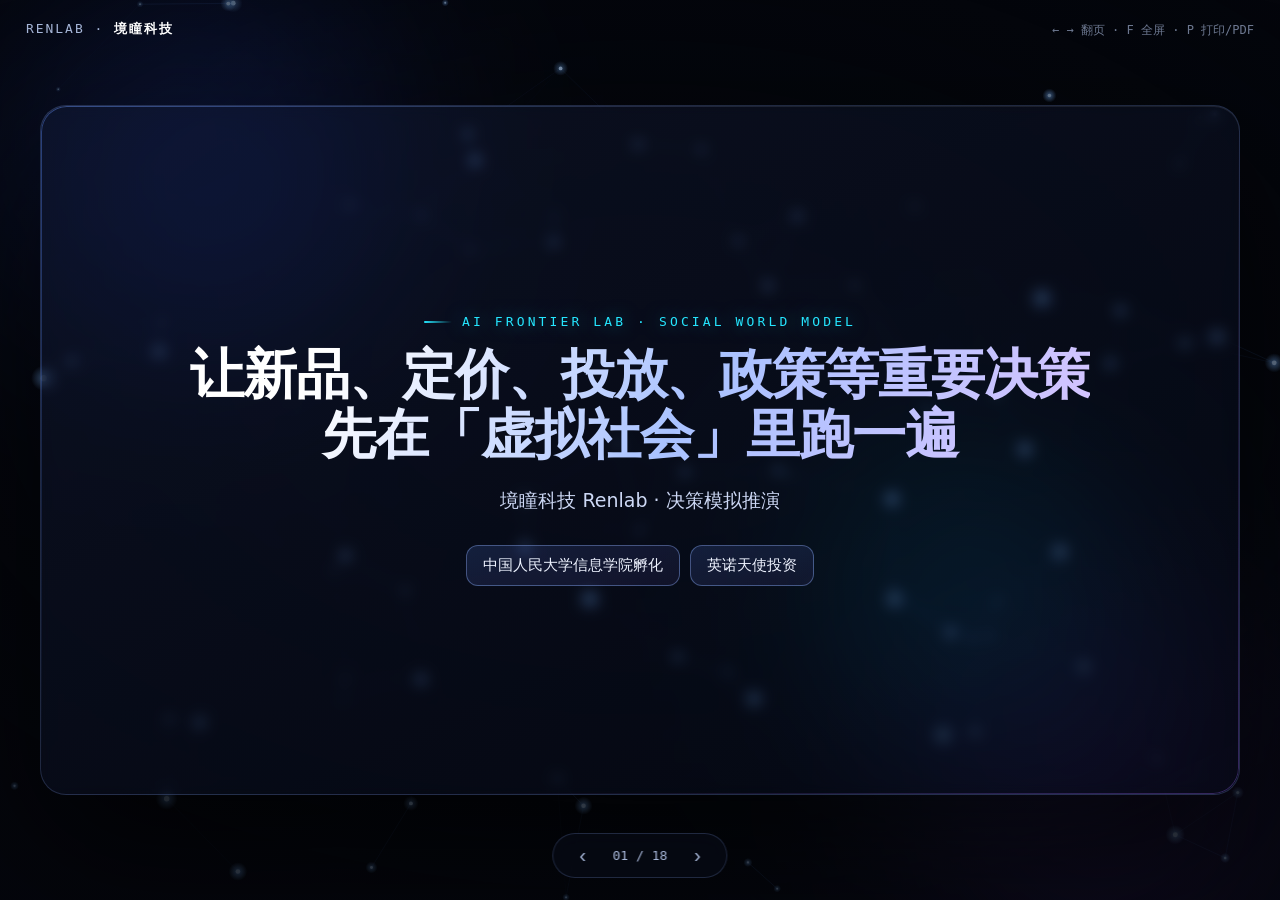
==== commit 0fca2175: "新增世界模型版图+受约束L2两页(共18页), 移动端堆叠适配, 页码顺延" ====
--- a/index.html
+++ b/index.html
@@ -143,6 +143,13 @@
   #stage{align-items:center;padding:0}
   .slide{width:92vw;max-width:92vw;height:auto;max-height:90vh;min-height:auto;padding:28px 20px;border-radius:18px;gap:6px;justify-content:center;overflow-y:auto;overflow-x:hidden;-webkit-overflow-scrolling:touch}
   .slide.center{padding:40px 22px}
+  /* 超长内容页: 顶对齐可滚动, 避免上下裁切 */
+  .slide-dense{justify-content:flex-start!important;padding-top:18px;padding-bottom:52px;max-height:92vh}
+  .slide-dense h2{font-size:19px;margin-bottom:10px}
+  .slide-dense .lead{font-size:13.5px}
+  .slide-dense .sm{font-size:12px;line-height:1.55}
+  .slide-dense .quote{font-size:12.5px}
+  .slide-dense .card p{font-size:12px}
   .pageno{display:none}
   .kicker{font-size:10px;letter-spacing:.14em;margin-bottom:8px}
   .pageno{font-size:34px;top:20px;right:20px}
@@ -360,21 +367,49 @@
   <div class="quote reveal">Social World Model 已在海外进入机构级决策场景。但中国市场的用户结构、媒介平台、监管边界与数据环境都不同，不能直接照搬 —— 境瞳的机会，是做面向中国市场的本土 Social World Model。</div>
 </div>`,
 /*12*/`<div class="slide"><div class="pageno">10</div>
-  <div class="kicker reveal">ROADMAP · 分 3 阶段落地</div>
-  <h2 class="reveal">技术路径：<span class="hl">L1 已可交付 · L2 研发中 · L3 愿景</span></h2>
-  <table class="road reveal">
-    <tr><th>阶段</th><th class="l1">L1 单场景推演（已可交付）</th><th class="l2">L2 全链路模拟（研发中·下一阶段）</th><th class="l3">L3 企业决策数字孪生（愿景）</th></tr>
-    <tr><td>核心能力</td><td>百万级等效人群建模 · 短周期行为模拟 · 基础传播链 · 单场景 A/B 反事实</td><td>长记忆智能体 · 多角色动态博弈 · 长周期演化 · 实时数据闭环 · 多模态理解</td><td>企业级决策数字孪生 · 跨场景因果推理 · 尾部风险压力测试 · AI 辅助决策寻优</td></tr>
-    <tr><td>大白话</td><td>搭出和真实用户结构一致的虚拟社会，方案投入即看接受度与转化</td><td>虚拟用户有记忆与惯性，模拟竞品/监管博弈，接真实数据后精度持续提升</td><td>构建企业级决策数字孪生，预判连锁反应与风险，AI 辅助推演最优方案</td></tr>
-    <tr><td>价值</td><td>单场景试错成本显著降低</td><td>覆盖全链路业务决策</td><td>决策模拟成为标准流程，沉淀为核心数字资产</td></tr>
+  <div class="kicker reveal">POSITIONING · 世界模型版图</div>
+  <h2 class="reveal">我们的位置：<span class="hl">聚焦 L2，从可验证边界切入</span></h2>
+  <p class="lead reveal" style="font-size:15px">世界模型可用「能力层级 × 法则域」理解。境瞳聚焦 <b>L2 模拟器 × 社会世界</b>，但不把"通用社会 L2"包装成现货 —— 当前可交付的是<b>明确场景、明确数据边界、明确指标下的「受约束 L2」推演能力</b>。"受约束"不是降低价值，而是把可验证边界前置：只做有明确输入、明确决策、可对账结果的推演。</p>
+  <div class="two reveal" style="gap:16px;margin-top:10px">
+    <div>
+      <div class="sm" style="color:var(--cyan);font-family:var(--mono);margin-bottom:6px">纵轴 · 三层能力</div>
+      <div class="stage-row" style="gap:8px">
+        <div class="stage-item"><div class="tx"><b>L1 预测器</b>："接下茬"。通用推理模型单步已很强，但缺专门的状态/记忆/信息隔离/传播/校准框架时，用于多人长程社会模拟仍会角色漂移、信息串线、误差累积。<b>会推理 ≠ 会模拟社会</b></div></div>
+        <div class="stage-item" style="border-color:var(--accent)"><div class="tx"><b style="color:var(--cyan)">L2 模拟器</b>："在脑子里演一遍"。<b>境瞳聚焦层</b>，当前从「受约束 L2」切入：单场景、短/中周期、多方案反事实、结果可对账</div></div>
+        <div class="stage-item"><div class="tx"><b>L3 进化器</b>："科学家"，能自我归因更新。社会世界仍属研究与愿景，不作当前交付承诺；我们以日志/对账/校准为其打基础</div></div>
+      </div>
+    </div>
+    <div>
+      <div class="sm" style="color:var(--cyan);font-family:var(--mono);margin-bottom:6px">横轴 · 四类法则域</div>
+      <div class="stage-row" style="gap:7px">
+        <div class="stage-item" style="padding:11px 15px"><div class="tx">数字世界 · 规则由代码定义，确定性强 <b style="float:right;color:var(--sub)">★★</b></div></div>
+        <div class="stage-item" style="padding:11px 15px"><div class="tx">物理世界 · 规则稳定客观，可实验验证 <b style="float:right;color:var(--sub)">★★★</b></div></div>
+        <div class="stage-item" style="padding:11px 15px"><div class="tx">科学世界 · 规则客观但未被发现 <b style="float:right;color:var(--sub)">★★★★</b></div></div>
+        <div class="stage-item" style="border-color:var(--gold);padding:11px 15px"><div class="tx"><b style="color:var(--gold)">社会世界</b> · 规则会变、主观、有反身性、无唯一真值 <b style="float:right;color:var(--gold)">★★★★★</b></div></div>
+      </div>
+    </div>
+  </div>
+  <div class="quote reveal" style="font-size:14px;margin-top:12px">社会世界为何最难：①规则会漂移 ②人群高度异质 ③存在反身性（你的预测会改变结果）④很难获得唯一真值 —— 最终不看"像不像真人"，而看<b>是否提升决策质量</b>。</div>
+</div>`,
+/*13*/`<div class="slide slide-dense"><div class="pageno">11</div>
+  <div class="kicker reveal">DELIVERY BOUNDARY · 受约束 L2</div>
+  <h2 class="reveal">当前交付边界：<span class="hl">受约束 L2，不承诺通用 L2 / L3</span></h2>
+  <p class="lead reveal" style="font-size:15px">真正可用于决策的 L2，不是让一群 Agent 聊天，而是能稳定回答：<b>"如果我这么做，结果分布会怎么变？为什么变？哪里不确定？"</b> 我们交付的是边界清晰、可验证、可对账的「受约束 L2」。</p>
+  <table class="road reveal" style="margin-top:8px">
+    <tr><th>L2 门槛</th><th>严格要求</th><th>境瞳当前交付边界</th></tr>
+    <tr><td>长程连贯</td><td>多轮推演不崩：人设不忘、信息差不乱、状态可追踪</td><td>聚焦单场景、短/中周期；关键角色维护结构化状态，普通人群用聚合状态</td></tr>
+    <tr><td>干预敏感</td><td>改了动作，结果必须合理变化</td><td>支持 A/B/C 多方案反事实推演，输出方向判断、区间与排序</td></tr>
+    <tr><td>符合领域规则</td><td>不无原因违反行业规则、平台规范、社会心理</td><td>结构化约束+行业知识+必要校验降低反常识；如"道歉后负面更高"须能追因（甩锅/补偿不足/被关键节点二次放大）</td></tr>
   </table>
-  <div class="road-stack" style="display:none">
-    <div class="card"><div class="num-ic" style="color:var(--green);font-size:16px">L1 单场景推演 · 已可交付</div><p><b>核心能力</b>：百万级等效人群建模 · 短周期行为模拟 · 基础传播链 · 单场景 A/B 反事实<br><b>大白话</b>：搭出和真实用户结构一致的虚拟社会，方案投入即看接受度与转化<br><b>价值</b>：单场景试错成本显著降低</p></div>
-    <div class="card"><div class="num-ic" style="color:var(--cyan);font-size:16px">L2 全链路模拟 · 研发中·下一阶段</div><p><b>核心能力</b>：长记忆智能体 · 多角色动态博弈 · 长周期演化 · 实时数据闭环 · 多模态理解<br><b>大白话</b>：虚拟用户有记忆与惯性，模拟竞品/监管博弈，接真实数据后精度持续提升<br><b>价值</b>：覆盖全链路业务决策</p></div>
-    <div class="card"><div class="num-ic" style="color:var(--gold);font-size:16px">L3 企业决策数字孪生 · 愿景</div><p><b>核心能力</b>：企业级决策数字孪生 · 跨场景因果推理 · 尾部风险压力测试 · AI 辅助决策寻优<br><b>大白话</b>：构建企业级决策数字孪生，预判连锁反应与风险，AI 辅助推演最优方案<br><b>价值</b>：决策模拟成为标准流程，沉淀为核心数字资产</p></div>
-  </div>
-</div>`,
-/*13*/`<div class="slide"><div class="pageno">11</div>
+  <div class="road-stack road-stack13" style="display:none">
+    <div class="card"><div class="num-ic" style="font-size:15px">长程连贯</div><p><b>严格要求</b>：多轮推演不崩，人设不忘、信息差不乱、状态可追踪<br><b>当前交付</b>：聚焦单场景、短/中周期；关键角色结构化状态，普通人群聚合状态</p></div>
+    <div class="card"><div class="num-ic" style="font-size:15px">干预敏感</div><p><b>严格要求</b>：改了动作，结果必须合理变化<br><b>当前交付</b>：A/B/C 多方案反事实推演，输出方向判断、区间与排序</p></div>
+    <div class="card"><div class="num-ic" style="font-size:15px">符合领域规则</div><p><b>严格要求</b>：不无原因违反行业规则、平台规范、社会心理<br><b>当前交付</b>：结构化约束+行业知识+必要校验；反直觉结果须能追因</p></div>
+  </div>
+  <p class="sm reveal" style="margin-top:12px"><b style="color:#fff">架构支撑</b>：多智能体信息隔离 · 结构化状态+独立记忆 · 状态优先建模（不逐字生成对话，优先预测人群状态/态度/传播趋势）· 关键推演默认保留对照组 · 日志回放与偏差归因</p>
+  <p class="sm reveal" style="margin-top:8px"><b style="color:#fff">怎么评估自己（看决策有没有用，不看像不像真人）</b>：POC 阶段看 方向判断 / 方案排序 / 区间质量 / COD 反事实敏感性；进入真实闭环后再看 ASR 动作成功率。<br><b style="color:var(--gold)">关于 L3 说实话</b>：社会世界"自我进化 AI"仍属愿景，难在归因、伦理与合规 —— 我们不把 L3 包装成现货，先把受约束 L2 做到可验证、可回放、可对账。</p>
+</div>`,
+/*14b*/`<div class="slide"><div class="pageno">12</div>
   <div class="kicker reveal">PARTNERSHIP · 从试点验证到连续推演</div>
   <h2 class="reveal">合作路径：<span class="hl">从试点验证到连续推演</span></h2>
   <p class="lead reveal" style="font-size:16px">我们不是交付一次性报告，而是从可验收试点开始，逐步沉淀客户专属校准层。</p>
@@ -385,7 +420,7 @@
   </div>
   <div class="quote reveal">✅ 你的专属壁垒：客户数据仅用于构建面向本客户的专属校准层与评估基线；合作越久拟合越充分 —— 竞品难以短期复现的场景校准资产。</div>
 </div>`,
-/*14*/`<div class="slide"><div class="pageno">12</div>
+/*14*/`<div class="slide"><div class="pageno">13</div>
   <div class="kicker reveal">POC · 2–4 周可验收试点</div>
   <h2 class="reveal">合作起点：<span class="hl">2–4 周 POC 计划</span></h2>
   <p class="lead reveal" style="font-size:16px">目标不是一开始替你做决策，而是先验证：境瞳能否在你的真实场景中，优于现有基线。</p>
@@ -397,7 +432,7 @@
     <div class="stage-item reveal"><div class="em">5</div><div class="tx"><b>下一阶段判断</b>：达标进入专属校准与连续推演；不达标复盘原因，不强推长期合作</div></div>
   </div>
 </div>`,
-/*15*/`<div class="slide"><div class="pageno">13</div>
+/*15*/`<div class="slide"><div class="pageno">14</div>
   <div class="kicker reveal">DATA · 最小必要数据</div>
   <h2 class="reveal">我们需要的数据：<span class="hl">最小必要，不要个人信息</span></h2>
   <div class="two">
@@ -406,7 +441,7 @@
   </div>
   <p class="sm reveal" style="margin-top:10px;color:#b9c7ea">时间窗口通常为过去 3–12 个月相关聚合数据；评论等文本优先用情绪/主题分布或脱敏样本，不需原始评论与用户 ID；敏感业务信息仅在 NDA 与数据处理协议范围内最小化使用。</p>
 </div>`,
-/*16*/`<div class="slide"><div class="pageno">14</div>
+/*16*/`<div class="slide"><div class="pageno">15</div>
   <div class="kicker reveal">SECURITY · 数据安全边界</div>
   <h2 class="reveal">数据安全：<span class="hl">边界提前说清</span></h2>
   <ul class="feat" style="gap:14px;margin-top:8px">
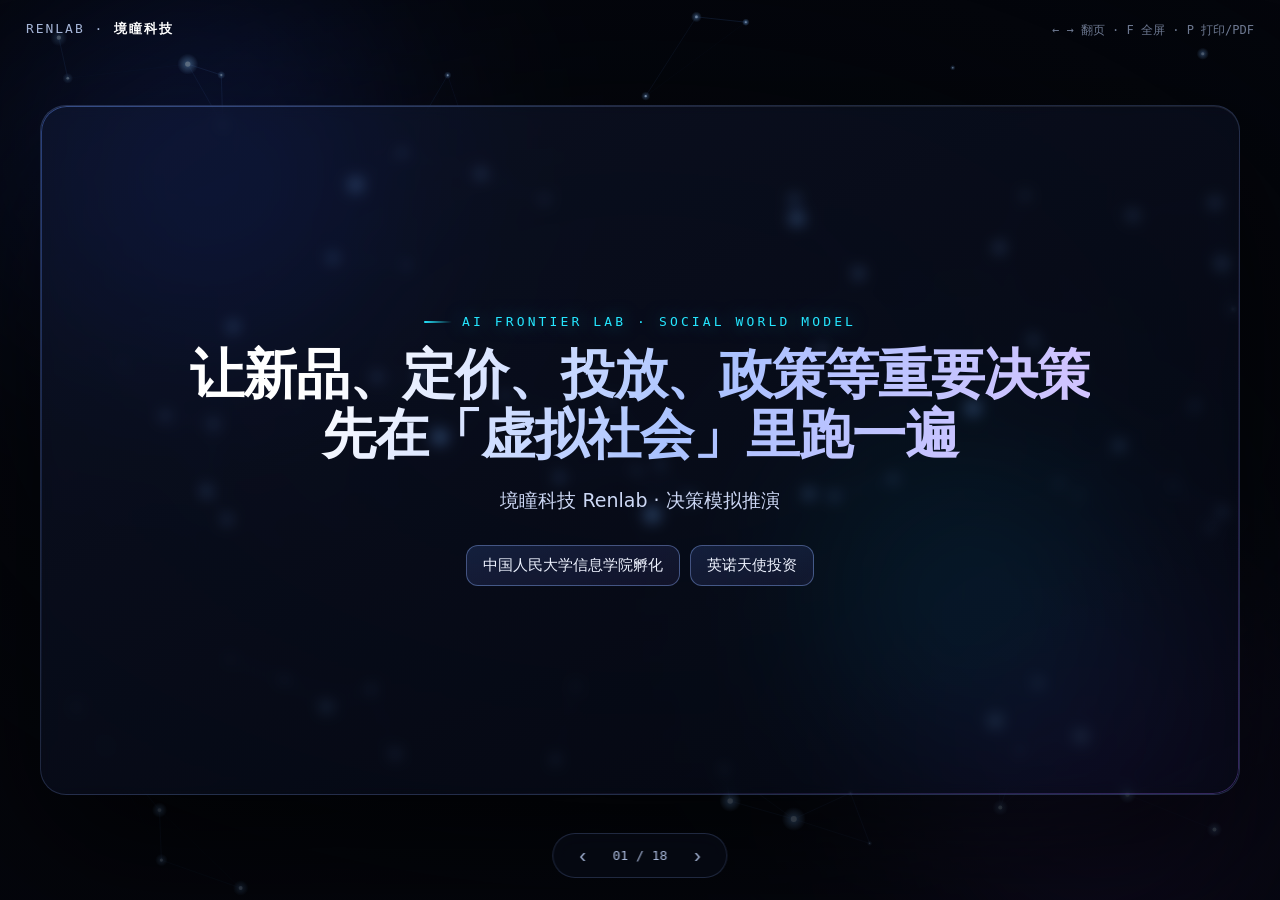
==== commit f4a6fdb0: "第13页交付边界改大白话: 现在能做到/还做不到/什么条件下能做到" ====
--- a/index.html
+++ b/index.html
@@ -396,15 +396,16 @@
   <h2 class="reveal">当前交付边界：<span class="hl">受约束 L2，不承诺通用 L2 / L3</span></h2>
   <p class="lead reveal" style="font-size:15px">真正可用于决策的 L2，不是让一群 Agent 聊天，而是能稳定回答：<b>"如果我这么做，结果分布会怎么变？为什么变？哪里不确定？"</b> 我们交付的是边界清晰、可验证、可对账的「受约束 L2」。</p>
   <table class="road reveal" style="margin-top:8px">
-    <tr><th>L2 门槛</th><th>严格要求</th><th>境瞳当前交付边界</th></tr>
-    <tr><td>长程连贯</td><td>多轮推演不崩：人设不忘、信息差不乱、状态可追踪</td><td>聚焦单场景、短/中周期；关键角色维护结构化状态，普通人群用聚合状态</td></tr>
-    <tr><td>干预敏感</td><td>改了动作，结果必须合理变化</td><td>支持 A/B/C 多方案反事实推演，输出方向判断、区间与排序</td></tr>
-    <tr><td>符合领域规则</td><td>不无原因违反行业规则、平台规范、社会心理</td><td>结构化约束+行业知识+必要校验降低反常识；如"道歉后负面更高"须能追因（甩锅/补偿不足/被关键节点二次放大）</td></tr>
+    <tr><th>L2 门槛</th><th class="l1">✅ 现在能做到</th><th class="l2">⚠️ 现在还做不到</th><th class="l3">🔓 什么条件下能做到</th></tr>
+    <tr><td>长程连贯<br><span style="color:var(--sub);font-weight:400">(演多轮不崩)</span></td><td>在一个具体场景里(如一次上市、一次活动)，稳定推演几天到几周，人物立场、谁知道什么信息不会乱</td><td>跨很长时间(几个月以上)、跨多个场景连着推演，还不够稳</td><td>接入你的实时数据、做多轮校准后，逐步把周期拉长</td></tr>
+    <tr><td>干预敏感<br><span style="color:var(--sub);font-weight:400">(改方案结果真的变)</span></td><td>给两三套方案(如定价 A/B/C)，我们能算出哪套人群反应更好、给出排序和区间</td><td>把一个行业所有可能的动作全自动穷举、找到"全局最优"</td><td>场景越聚焦、你给的历史数据越全，备选方案就能覆盖得越广</td></tr>
+    <tr><td>符合常理<br><span style="color:var(--sub);font-weight:400">(不出反常识结果)</span></td><td>靠行业知识+人工把关，保证结果不违反基本人性和平台规律</td><td>100% 全自动、无人工地保证每个结果都合理</td><td>在你的行业多跑几轮、把行业规则沉淀进模型后，人工介入越来越少</td></tr>
   </table>
+  <div class="quote reveal" style="font-size:13.5px;margin-top:10px">简单说：<b>在一个说得清楚的具体决策上，我们现在就能帮你把几套方案先跑一遍、看结果、排优劣；越想让我们做"什么都能预测的万能模型"，就越超出现阶段能力 —— 但随着合作加深、数据接入、行业规则沉淀，能力边界会一步步往外推。</b></div>
   <div class="road-stack road-stack13" style="display:none">
-    <div class="card"><div class="num-ic" style="font-size:15px">长程连贯</div><p><b>严格要求</b>：多轮推演不崩，人设不忘、信息差不乱、状态可追踪<br><b>当前交付</b>：聚焦单场景、短/中周期；关键角色结构化状态，普通人群聚合状态</p></div>
-    <div class="card"><div class="num-ic" style="font-size:15px">干预敏感</div><p><b>严格要求</b>：改了动作，结果必须合理变化<br><b>当前交付</b>：A/B/C 多方案反事实推演，输出方向判断、区间与排序</p></div>
-    <div class="card"><div class="num-ic" style="font-size:15px">符合领域规则</div><p><b>严格要求</b>：不无原因违反行业规则、平台规范、社会心理<br><b>当前交付</b>：结构化约束+行业知识+必要校验；反直觉结果须能追因</p></div>
+    <div class="card"><div class="num-ic" style="font-size:15px">长程连贯 · 演多轮不崩</div><p><b style="color:var(--green)">✅ 现在能做到</b>：一个具体场景里(如一次上市/活动)稳定推演几天到几周，立场和信息差不乱<br><b style="color:var(--gold)">⚠️ 还做不到</b>：跨几个月、跨多场景连着推演还不够稳<br><b style="color:var(--cyan)">🔓 条件</b>：接入实时数据、多轮校准后逐步拉长周期</p></div>
+    <div class="card"><div class="num-ic" style="font-size:15px">干预敏感 · 改方案结果真的变</div><p><b style="color:var(--green)">✅ 现在能做到</b>：给两三套方案(如定价 A/B/C)，算出哪套人群反应更好、给排序和区间<br><b style="color:var(--gold)">⚠️ 还做不到</b>：把一个行业所有动作全自动穷举找"全局最优"<br><b style="color:var(--cyan)">🔓 条件</b>：场景越聚焦、历史数据越全，备选覆盖越广</p></div>
+    <div class="card"><div class="num-ic" style="font-size:15px">符合常理 · 不出反常识结果</div><p><b style="color:var(--green)">✅ 现在能做到</b>：靠行业知识+人工把关，结果不违反基本人性与平台规律<br><b style="color:var(--gold)">⚠️ 还做不到</b>：100% 全自动、无人工保证每个结果都合理<br><b style="color:var(--cyan)">🔓 条件</b>：行业多跑几轮、规则沉淀进模型后，人工介入越来越少</p></div>
   </div>
   <p class="sm reveal" style="margin-top:12px"><b style="color:#fff">架构支撑</b>：多智能体信息隔离 · 结构化状态+独立记忆 · 状态优先建模（不逐字生成对话，优先预测人群状态/态度/传播趋势）· 关键推演默认保留对照组 · 日志回放与偏差归因</p>
   <p class="sm reveal" style="margin-top:8px"><b style="color:#fff">怎么评估自己（看决策有没有用，不看像不像真人）</b>：POC 阶段看 方向判断 / 方案排序 / 区间质量 / COD 反事实敏感性；进入真实闭环后再看 ASR 动作成功率。<br><b style="color:var(--gold)">关于 L3 说实话</b>：社会世界"自我进化 AI"仍属愿景，难在归因、伦理与合规 —— 我们不把 L3 包装成现货，先把受约束 L2 做到可验证、可回放、可对账。</p>
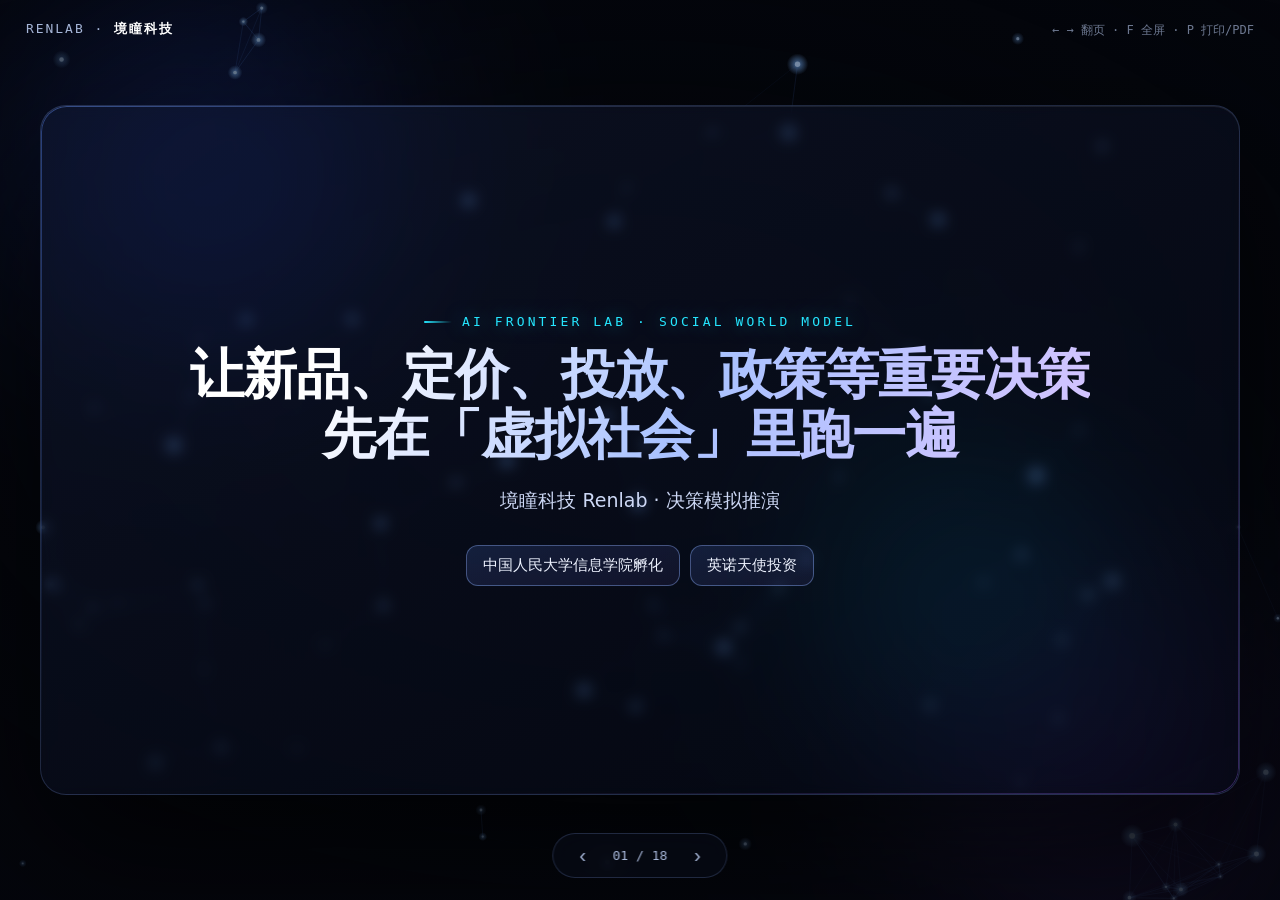
==== commit b0d22f8b: "第14页合作路径重构: 去掉L1/L2/L3阶段标签, 改纯商业深度递进, 试点定位为受约束L2" ====
--- a/index.html
+++ b/index.html
@@ -410,16 +410,16 @@
   <p class="sm reveal" style="margin-top:12px"><b style="color:#fff">架构支撑</b>：多智能体信息隔离 · 结构化状态+独立记忆 · 状态优先建模（不逐字生成对话，优先预测人群状态/态度/传播趋势）· 关键推演默认保留对照组 · 日志回放与偏差归因</p>
   <p class="sm reveal" style="margin-top:8px"><b style="color:#fff">怎么评估自己（看决策有没有用，不看像不像真人）</b>：POC 阶段看 方向判断 / 方案排序 / 区间质量 / COD 反事实敏感性；进入真实闭环后再看 ASR 动作成功率。<br><b style="color:var(--gold)">关于 L3 说实话</b>：社会世界"自我进化 AI"仍属愿景，难在归因、伦理与合规 —— 我们不把 L3 包装成现货，先把受约束 L2 做到可验证、可回放、可对账。</p>
 </div>`,
-/*14b*/`<div class="slide"><div class="pageno">12</div>
+/*14b*/`<div class="slide">
   <div class="kicker reveal">PARTNERSHIP · 从试点验证到连续推演</div>
   <h2 class="reveal">合作路径：<span class="hl">从试点验证到连续推演</span></h2>
-  <p class="lead reveal" style="font-size:16px">我们不是交付一次性报告，而是从可验收试点开始，逐步沉淀客户专属校准层。</p>
+  <p class="lead reveal" style="font-size:16px">我们不是交付一次性报告，而是从可验收试点开始，逐步沉淀只属于你的决策校准层。</p>
   <div class="stage-row" style="margin-top:8px">
-    <div class="stage-item reveal"><div class="em">🎯</div><div class="tx"><b>第一阶段（试点·现在）</b>：L1 单场景闭环验证，用你的数据构建客户专属校准层；方向判断/排序/区间评分/相对基线增量达到双方预设标准后，再进入下一阶段，低风险、可验收。</div></div>
-    <div class="stage-item reveal"><div class="em">🤝</div><div class="tx"><b>第二阶段（长期·后续 6 个月）</b>：L2 落地后共创客户享优先升级权益，接入实时数据流持续迭代，逐步进入业务部门的固定决策流程。</div></div>
-    <div class="stage-item reveal"><div class="em">🚀</div><div class="tx"><b>第三阶段（深度嵌入·1-3年）</b>：L3 落地后搭建企业级决策数字孪生，深度嵌入决策流程，成为核心竞争力的智能基础设施。</div></div>
-  </div>
-  <div class="quote reveal">✅ 你的专属壁垒：客户数据仅用于构建面向本客户的专属校准层与评估基线；合作越久拟合越充分 —— 竞品难以短期复现的场景校准资产。</div>
+    <div class="stage-item reveal"><div class="em">🎯</div><div class="tx"><b>第一阶段（试点·现在）</b>：选一个具体决策场景，用「受约束 L2」做单场景闭环验证 —— 用你的数据构建专属校准层。方向判断、方案排序、区间质量、相对基线增量达到双方预设标准后，再进入下一步。低风险、可验收。</div></div>
+    <div class="stage-item reveal"><div class="em">🤝</div><div class="tx"><b>第二阶段（常态化·后续 6 个月）</b>：从单个场景扩展到你的多个核心决策场景，接入持续更新的数据，让模型对你的业务越用越准，逐步进入业务部门的固定决策流程。</div></div>
+    <div class="stage-item reveal"><div class="em">🚀</div><div class="tx"><b>第三阶段（深度嵌入·1-3年）</b>：随着能力边界持续外推，把决策推演嵌入你更多、更长周期的决策流程，成为你决策体系里稳定依赖的一环。</div></div>
+  </div>
+  <div class="quote reveal">✅ 你的专属壁垒：你的数据只用于构建面向你的专属校准层与评估基线；合作越久，模型对你的业务语境与用户分布拟合越充分 —— 这是竞品难以短期复现的场景校准资产。</div>
 </div>`,
 /*14*/`<div class="slide"><div class="pageno">13</div>
   <div class="kicker reveal">POC · 2–4 周可验收试点</div>
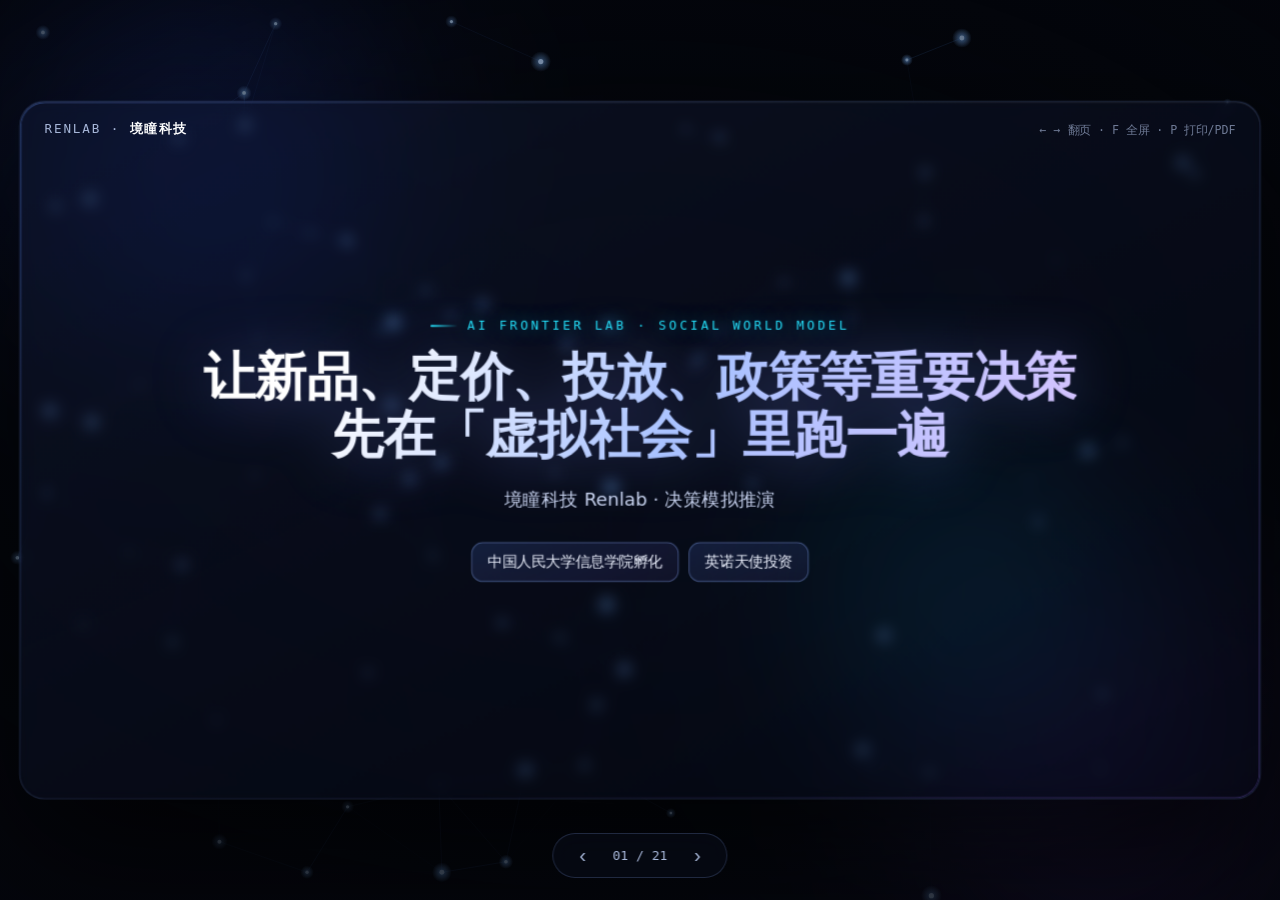
==== commit 5cf647c0: "更新客户介绍 Deck：修复 Retina 闪烁 + 隐藏右上页码 + logo/hint 移入内框 - 修复 MacBook Pro 内置屏（Retina/DPR=2）下内容不显示与翻页跳闪：   " ====
--- a/index.html
+++ b/index.html
@@ -2,7 +2,8 @@
 <html lang="zh-CN">
 <head>
 <meta charset="UTF-8">
-<meta name="viewport" content="width=device-width, initial-scale=1.0">
+<meta http-equiv="X-UA-Compatible" content="IE=edge">
+<meta name="viewport" content="width=device-width, initial-scale=1.0, viewport-fit=cover, maximum-scale=1.0, user-scalable=no">
 <title>境瞳科技 Renlab · 客户介绍主 Deck v2（动态科技版）</title>
 <style>
 :root{
@@ -13,39 +14,42 @@
   --sans:-apple-system,'PingFang SC','Hiragino Sans GB','Microsoft YaHei',system-ui,sans-serif;
 }
 *{margin:0;padding:0;box-sizing:border-box}
-html,body{height:100%;background:var(--bg);color:var(--ink);font-family:var(--sans);overflow:hidden}
-#net{position:fixed;inset:0;z-index:0;display:block}
-.vignette{position:fixed;inset:0;z-index:1;pointer-events:none;background:radial-gradient(ellipse 70% 60% at 50% 42%,transparent 30%,rgba(4,6,12,.72) 100%)}
-.aurora{position:fixed;inset:0;z-index:1;pointer-events:none;mix-blend-mode:screen;opacity:.6}
+html,body{height:100%;height:100vh;height:100dvh;background:var(--bg);color:var(--ink);font-family:var(--sans);overflow:hidden}
+#net{position:fixed;top:0;right:0;bottom:0;left:0;z-index:0;display:block}
+.vignette{position:fixed;top:0;right:0;bottom:0;left:0;z-index:1;pointer-events:none;background:radial-gradient(ellipse 70% 60% at 50% 42%,transparent 30%,rgba(4,6,12,.72) 100%)}
+.aurora{position:fixed;top:0;right:0;bottom:0;left:0;z-index:1;pointer-events:none;mix-blend-mode:screen;opacity:.6}
 .aurora span{position:absolute;border-radius:50%;filter:blur(90px);animation:drift 22s ease-in-out infinite}
 .aurora .s1{width:560px;height:560px;background:radial-gradient(circle,#2b52ffaa,transparent 70%);top:-140px;left:-100px}
 .aurora .s2{width:520px;height:520px;background:radial-gradient(circle,#8a3cffaa,transparent 70%);bottom:-160px;right:-80px;animation-delay:-7s}
 .aurora .s3{width:420px;height:420px;background:radial-gradient(circle,#14d9ff88,transparent 70%);top:45%;left:60%;animation-delay:-13s}
 @keyframes drift{0%,100%{transform:translate(0,0) scale(1)}50%{transform:translate(50px,-40px) scale(1.12)}}
 
-#stage{position:fixed;inset:0;z-index:3;display:flex;align-items:center;justify-content:center}
-.slide{position:absolute;width:min(1200px,94vw);height:min(690px,92vh);
+#stage{position:fixed;top:0;right:0;bottom:0;left:0;z-index:3;overflow:hidden}
+#viewport{position:absolute;top:50%;left:50%;transform:translate(-50%,-50%);width:1280px;height:720px;transform-origin:center center}
+.slide{position:absolute;top:0;left:0;width:100%;height:100%;
   background:linear-gradient(155deg,rgba(18,25,48,.55),rgba(6,9,20,.5));
   border:1px solid var(--line);border-radius:26px;padding:48px 58px;
   box-shadow:0 50px 140px rgba(0,0,0,.7),inset 0 1px 0 rgba(255,255,255,.08);
-  opacity:0;transform:translateY(46px) scale(.975) rotateX(4deg);pointer-events:none;transform-origin:center bottom;
-  transition:opacity .7s cubic-bezier(.19,.7,.2,1),transform .7s cubic-bezier(.19,.7,.2,1);
-  display:flex;flex-direction:column;justify-content:center;gap:6px;overflow:hidden;
-  backdrop-filter:blur(7px) saturate(130%);-webkit-backdrop-filter:blur(7px) saturate(130%)}
+  opacity:0;visibility:hidden;transform:translateY(46px) scale(.975) rotateX(4deg);pointer-events:none;transform-origin:center center;
+  transition:opacity .7s cubic-bezier(.19,.7,.2,1),transform .7s cubic-bezier(.19,.7,.2,1),visibility 0s linear .7s;
+  display:flex;flex-direction:column;justify-content:center;gap:6px;overflow:hidden}
 .slide::before{content:"";position:absolute;inset:0;border-radius:26px;padding:1px;pointer-events:none;
   background:linear-gradient(140deg,rgba(91,140,255,.5),transparent 40%,transparent 60%,rgba(154,108,255,.4));
-  -webkit-mask:linear-gradient(#000 0 0) content-box,linear-gradient(#000 0 0);-webkit-mask-composite:xor;mask-composite:exclude;opacity:.8}
+  -webkit-mask:linear-gradient(#000 0 0) content-box,linear-gradient(#000 0 0);-webkit-mask-composite:xor;mask-composite:xor;opacity:.8}
 .slide::after{content:"";position:absolute;top:-40%;left:-30%;width:80%;height:180%;pointer-events:none;
   background:linear-gradient(115deg,transparent,rgba(255,255,255,.06),transparent);transform:rotate(8deg);opacity:0}
-.slide.active{opacity:1;transform:translateY(0) scale(1) rotateX(0)}
+.slide.exit-up{opacity:0;transform:translateY(-40px) scale(.975) rotateX(-4deg)}
+.slide.active{opacity:1;visibility:visible;transform:translateY(0) scale(1) rotateX(0);
+  transition:opacity .7s cubic-bezier(.19,.7,.2,1),transform .7s cubic-bezier(.19,.7,.2,1),visibility 0s linear 0s;
+  backdrop-filter:blur(7px) saturate(130%);-webkit-backdrop-filter:blur(7px) saturate(130%)}
+.slide.active.exit-up{opacity:1;transform:translateY(0) scale(1) rotateX(0)}
 .slide.active::after{animation:sheen 1.4s .3s ease-out}
 @keyframes sheen{0%{left:-40%;opacity:0}20%{opacity:1}100%{left:120%;opacity:0}}
-.slide.exit-up{opacity:0;transform:translateY(-40px) scale(.975) rotateX(-4deg)}
 .slide>*{position:relative;z-index:2}
 
 .kicker{font-family:var(--mono);font-size:13px;letter-spacing:.24em;color:var(--cyan);text-transform:uppercase;margin-bottom:10px;display:flex;align-items:center;gap:10px;text-shadow:0 0 18px rgba(37,230,255,.5)}
 .kicker::before{content:"";width:28px;height:2px;background:linear-gradient(90deg,var(--cyan),transparent);border-radius:2px}
-.pageno{position:absolute;top:44px;right:56px;font-family:var(--mono);font-size:60px;font-weight:800;color:rgba(120,150,230,.12);z-index:1;line-height:1}
+.pageno{position:absolute;top:44px;right:56px;font-family:var(--mono);font-size:60px;font-weight:800;color:rgba(120,150,230,.12);z-index:1;line-height:1;display:none}
 h1{font-size:54px;line-height:1.1;font-weight:800;letter-spacing:-.02em;margin-bottom:14px;
   background:linear-gradient(120deg,#fff 15%,#a9c2ff 55%,#d7c4ff);-webkit-background-clip:text;background-clip:text;color:transparent;filter:drop-shadow(0 4px 30px rgba(120,140,255,.35))}
 h2{font-size:36px;line-height:1.15;font-weight:800;letter-spacing:-.01em;margin-bottom:18px}
@@ -124,27 +128,28 @@
 .slide.active .reveal:nth-child(6){animation-delay:.51s}
 .slide.active .reveal:nth-child(7){animation-delay:.6s}
 .slide.active .reveal:nth-child(8){animation-delay:.69s}
-@keyframes rise{from{opacity:0;transform:translateY(24px) scale(.98);filter:blur(6px)}to{opacity:1;transform:translateY(0) scale(1);filter:blur(0)}}
-
-#hud{position:fixed;bottom:22px;left:50%;transform:translateX(-50%);z-index:20;display:flex;align-items:center;gap:16px;background:rgba(10,14,26,.55);border:1px solid var(--line);border-radius:999px;padding:8px 16px;backdrop-filter:blur(14px)}
+@keyframes rise{from{opacity:0;transform:translateY(24px) scale(.98)}to{opacity:1;transform:translateY(0) scale(1)}}
+
+#hud{position:fixed;bottom:22px;left:50%;transform:translateX(-50%);z-index:20;display:flex;align-items:center;gap:16px;background:rgba(10,14,26,.55);border:1px solid var(--line);border-radius:999px;padding:8px 16px;padding-bottom:calc(8px + env(safe-area-inset-bottom));backdrop-filter:blur(14px);-webkit-backdrop-filter:blur(14px)}
 #hud button{background:none;border:none;color:var(--sub);cursor:pointer;font-size:20px;padding:2px 10px;border-radius:8px;transition:.2s}
 #hud button:hover{color:#fff;background:rgba(255,255,255,.1)}
 #counter{font-family:var(--mono);font-size:13px;color:var(--sub);min-width:56px;text-align:center}
 #progress{position:fixed;top:0;left:0;height:3px;background:linear-gradient(90deg,var(--cyan),var(--accent),var(--gold));z-index:30;transition:width .6s;box-shadow:0 0 14px rgba(91,140,255,.8)}
-.logo-badge{position:fixed;top:20px;left:26px;z-index:20;font-family:var(--mono);font-size:13px;letter-spacing:.15em;color:var(--sub)}
+.logo-badge{position:absolute;top:20px;left:26px;z-index:20;font-family:var(--mono);font-size:13px;letter-spacing:.15em;color:var(--sub)}
 .logo-badge b{color:#fff}
-.hint{position:fixed;top:22px;right:26px;z-index:20;font-family:var(--mono);font-size:12px;color:var(--sub);opacity:.65}
-@media print{.slide{position:relative;page-break-after:always;opacity:1!important;transform:none!important;width:100%;height:98vh;margin:0 auto}#hud,#progress,.logo-badge,.hint,.aurora,.vignette,#net{display:none}}
+.hint{position:absolute;top:22px;right:26px;z-index:20;font-family:var(--mono);font-size:12px;color:var(--sub);opacity:.65}
+@media print{.slide{position:relative;page-break-after:always;opacity:1!important;visibility:visible!important;transform:none!important;width:100%;height:98vh;margin:0 auto}#hud,#progress,.logo-badge,.hint,.aurora,.vignette,#net{display:none}}
 
 /* ===== 移动端适配 ===== */
 @media (max-width:640px){
   .slide,.slide *{box-sizing:border-box}
   .slide h1,.slide h2,.slide p,.slide li,.slide .tx,.card h3{overflow-wrap:break-word;word-break:break-word;line-break:auto}
   #stage{align-items:center;padding:0}
-  .slide{width:92vw;max-width:92vw;height:auto;max-height:90vh;min-height:auto;padding:28px 20px;border-radius:18px;gap:6px;justify-content:center;overflow-y:auto;overflow-x:hidden;-webkit-overflow-scrolling:touch}
+  .slide{width:1280px;height:720px;padding:48px 58px;border-radius:26px;overflow:hidden}
   .slide.center{padding:40px 22px}
   /* 超长内容页: 顶对齐可滚动, 避免上下裁切 */
-  .slide-dense{justify-content:flex-start!important;padding-top:18px;padding-bottom:52px;max-height:92vh}
+  .slide-dense{justify-content:flex-start!important;padding-top:18px;padding-bottom:52px;overflow-y:auto!important;
+    -webkit-overflow-scrolling:touch}
   .slide-dense h2{font-size:19px;margin-bottom:10px}
   .slide-dense .lead{font-size:13.5px}
   .slide-dense .sm{font-size:12px;line-height:1.55}
@@ -153,8 +158,8 @@
   .pageno{display:none}
   .kicker{font-size:10px;letter-spacing:.14em;margin-bottom:8px}
   .pageno{font-size:34px;top:20px;right:20px}
-  h1{font-size:28px;line-height:1.2;margin-bottom:12px;text-wrap:balance}
-  h2{font-size:22px;line-height:1.22;margin-bottom:12px;text-wrap:balance}
+  h1{font-size:28px;line-height:1.2;margin-bottom:12px;text-wrap:balance;-webkit-text-wrap:balance}
+  h2{font-size:22px;line-height:1.22;margin-bottom:12px;text-wrap:balance;-webkit-text-wrap:balance}
   .lead{font-size:15px;line-height:1.6}
   .sm{font-size:12.5px}
   .quote{font-size:14px;padding:11px 14px;margin-top:12px}
@@ -207,15 +212,43 @@
 <div class="aurora"><span class="s1"></span><span class="s2"></span><span class="s3"></span></div>
 <div class="vignette"></div>
 <div id="progress"></div>
+<div id="stage"><div id="viewport">
 <div class="logo-badge">RENLAB · <b>境瞳科技</b></div>
 <div class="hint">← → 翻页 · F 全屏 · P 打印/PDF</div>
-<div id="stage"></div>
+</div></div>
 <div id="hud"><button id="prev">‹</button><span id="counter">01 / 18</span><button id="next">›</button></div>
 
 <script>
+// Compatibility polyfills
+window.requestAnimationFrame = window.requestAnimationFrame || window.webkitRequestAnimationFrame || window.mozRequestAnimationFrame || function(cb){return setTimeout(cb, 16)};
+if(!String.prototype.padStart){
+  String.prototype.padStart = function(len, str){
+    str = str || ' ';
+    return this.length >= len ? String(this) : new Array(len - this.length + 1).join(str) + String(this);
+  }
+}
+let passiveSupported = false;
+try{
+  const opts = Object.defineProperty({}, 'passive', {get(){passiveSupported = true}});
+  window.addEventListener('test-passive', null, opts);
+}catch(e){}
+function addPassiveEvent(el, ev, fn){
+  el.addEventListener(ev, fn, passiveSupported ? {passive: true} : false);
+}
+function requestFullscreen(el){
+  if(el.requestFullscreen) return el.requestFullscreen();
+  if(el.webkitRequestFullscreen) return el.webkitRequestFullscreen();
+  if(el.mozRequestFullScreen) return el.mozRequestFullScreen();
+}
+function exitFullscreen(){
+  if(document.exitFullscreen) return document.exitFullscreen();
+  if(document.webkitExitFullscreen) return document.webkitExitFullscreen();
+  if(document.mozCancelFullScreen) return document.mozCancelFullScreen();
+}
+
 (function(){
   const c=document.getElementById('net'),x=c.getContext('2d');
-  let W,H,DPR=Math.min(devicePixelRatio||1,2),pts=[],mouse={x:-999,y:-999};
+  let W,H,DPR=Math.min(devicePixelRatio||1,1.5),pts=[],mouse={x:-999,y:-999};
   function resize(){W=c.width=innerWidth*DPR;H=c.height=innerHeight*DPR;c.style.width=innerWidth+'px';c.style.height=innerHeight+'px';
     const n=Math.min(120,Math.floor(innerWidth*innerHeight/14000));pts=[];
     for(let i=0;i<n;i++)pts.push({x:Math.random()*W,y:Math.random()*H,vx:(Math.random()-.5)*.28*DPR,vy:(Math.random()-.5)*.28*DPR,r:(Math.random()*1.6+.6)*DPR,p:Math.random()*Math.PI*2});}
@@ -256,7 +289,7 @@
 /*3*/`<div class="slide">
   <div class="kicker reveal">WHAT WE DO · SOCIAL WORLD MODEL</div>
   <h2 class="reveal">我们做 Social World Model<br><span class="hl">一个「可推演的虚拟社会」</span></h2>
-  <p class="lead reveal">我们已构建基于加权代理的<b>百万级等效人群模拟系统</b>。初始人群基于社会人口学统计与公开分布构建，客户项目中可接入脱敏聚合业务数据进行专属校准。把你的决策投进去，在真实投入之前，先看人群会怎么反应 —— 接受、犹豫，还是反感。</p>
+  <p class="lead reveal">我们已构建基于加权代理的<b>百万级等效人群模拟系统</b>。初始人群基于社会人口学统计与公开分布构建，底层接入「芥子」人群底座，以匿名微观样本、普查结构和调查态度数据作为社会先验，客户项目中可接入脱敏聚合业务数据进行专属校准。把你的决策投进去，在真实投入之前，先看人群会怎么反应 —— 接受、犹豫，还是反感。</p>
   <p class="lead reveal" style="margin-top:10px">不同于让通用大模型凭经验猜结果，境瞳会基于公开人群分布与客户脱敏聚合业务数据，对人群结构、行为基线、网络位置与传播路径进行校准，再进行多主体互动模拟 —— 让模拟结果更贴近客户真实用户结构，且支持持续校准。</p>
   <div class="quote reveal">把「决策 → 真实市场 → 收结果」的昂贵试错，前移成「决策 → 虚拟社会 → 先看结果」的低成本推演。</div>
 </div>`,
@@ -291,7 +324,7 @@
   <div class="kicker reveal">ARCHITECTURE · 四层动态仿真</div>
   <h2 class="reveal">技术架构：<span class="hl">四层动态仿真系统</span></h2>
   <div class="cards" style="grid-template-columns:repeat(2,1fr);gap:14px">
-    <div class="card reveal"><div class="num-ic">01 · 人群建模层</div><p>基于真实社会人口分布，构建<b style="color:#fff">百万级等效人群（加权代理）</b>，还原群体多样性与行为基线。</p></div>
+    <div class="card reveal"><div class="num-ic">01 · 人群建模层</div><p>以「芥子」人群底座为社会先验，基于匿名微观样本、普查结构、调查态度与客户脱敏聚合业务数据，构建<b style="color:#fff">百万级等效人群（加权代理）</b>，还原群体多样性、行为基线与可校准人群分布。</p></div>
     <div class="card reveal"><div class="num-ic">02 · 记忆与状态层</div><p>为代表性 Agent / 关键人群单元维护长期偏好、记忆与状态，立场演化前后一致、可追踪。<b style="color:var(--gold)">（关键能力）</b></p></div>
     <div class="card reveal"><div class="num-ic">03 · 交互与传播层</div><p>基于网络结构、平台规则、节点影响力与接触频次，模拟信息扩散、断流与放大。</p></div>
     <div class="card reveal"><div class="num-ic">04 · 校准与评估层</div><p>基于可复现协议输出区间估计，结合真实数据持续校准 —— 误差可度量、可回放、方向可跟踪。</p></div>
@@ -299,6 +332,27 @@
   <div class="quote reveal">技术路线：LLM 驱动的 Agent 状态建模 + Multi-Agent 交互 + 传播动力学融合。核心不在于智能体数量，而在于分层、网络位置、行为状态与持续校准。</div>
 </div>`,
 /*7*/`<div class="slide"><div class="pageno">05</div>
+  <div class="kicker reveal">PEOPLE FOUNDATION · 芥子</div>
+  <h2 class="reveal">人群底座：<span class="hl">芥子 —— 不是编人，而是可审计的人群先验</span></h2>
+  <p class="lead reveal" style="font-size:16px">芥子是境瞳社会模拟的人群底座。它不是让大模型临时编几个“25岁、女、爱旅游”的空壳角色，而是基于匿名微观样本、普查结构和调查态度数据，构建可追溯、可加权、可校准的原型人群。</p>
+  <div class="quote reveal">一句话：芥子解决「虚拟社会里的人从哪里来」的问题——先有统计上可信的人，再做多智能体推演。</div>
+  <div class="cards reveal" style="grid-template-columns:repeat(3,1fr);gap:14px;margin-top:12px">
+    <div class="card">
+      <div class="num-ic" style="font-size:17px">1. 规模与覆盖</div>
+      <p style="font-size:13px;line-height:1.6">• 13.5M+ 原型人 · 100国覆盖<br>• 5个国家深度建成：结构层、关系网、类型层、运行时接口完整<br>• 95个国家态度覆盖：价值观、信任、政治倾向、生活满意度等真实调查变量<br><span style="color:var(--gold);font-size:12px">*我们明确区分「深度建成」和「态度覆盖」，不把100国都包装成完整社会数字孪生</span></p>
+    </div>
+    <div class="card">
+      <div class="num-ic" style="font-size:17px">2. 可信机制</div>
+      <p style="font-size:13px;line-height:1.6">• 抽样权重还原：按普查/调查权重还原真实人口结构<br>• 缺失不编造：未采集字段保留为空，不用大模型补假数据<br>• 来源可追溯：字段和关系边带来源标签，区分观测、推断、生成<br>• 实测与推算分账：真实问卷态度和画像推算兴趣分开存储<br>• 时间口径标注：保留测量年份，人口状态按真实规则推进</p>
+    </div>
+    <div class="card">
+      <div class="num-ic" style="font-size:17px">3. 如何进入模拟</div>
+      <p style="font-size:13px;line-height:1.6">芥子作为社会先验：目标人群抽样 → 注入身份/记忆/关系/类型 → 接入模拟引擎 → 输出分群反应、传播路径与反事实结果<br><br>客户数据用于构建专属校准层：校准品牌认知、品类偏好、渠道触达、历史转化与业务语境。</p>
+    </div>
+  </div>
+  <p class="sm reveal" style="text-align:center;margin-top:14px;color:var(--gold)">芥子提供真实社会先验，客户数据提供业务专属校准。二者结合，才是可用于决策的虚拟社会。</p>
+</div>`,
+/*8*/`<div class="slide"><div class="pageno">06</div>
   <div class="kicker reveal">DELIVERABLE · 一次推演你拿到什么</div>
   <h2 class="reveal">我们交付的不是"预测数"，<span class="hl">而是一套可执行决策包</span></h2>
   <div class="cards" style="grid-template-columns:repeat(2,1fr);gap:12px">
@@ -311,7 +365,7 @@
   </div>
   <p class="lead reveal" style="font-size:14px;margin-top:10px;color:#b9c7ea">关键指标可替换为订单、ROI、转化率、留存、负面率、创作者流失率、社区投诉率等</p>
 </div>`,
-/*8*/`<div class="slide"><div class="pageno">06</div>
+/*9*/`<div class="slide"><div class="pageno">07</div>
   <div class="kicker reveal">HOW TO VERIFY · 先用你的场景验证</div>
   <h2 class="reveal">如何验证：<span class="hl">先用你的真实场景跑一遍</span></h2>
   <p class="lead reveal" style="font-size:17px">我们不要求你先相信一个"准确率"，也不要求你一开始就把核心决策交给我们。正式合作前，先把问题变成一次可审计、可对账的验证。</p>
@@ -322,7 +376,7 @@
   </div>
   <div class="quote reveal">统一评估：输入锁定 · 输出以书面/系统留痕提前提交 · 多基线对照（历史均值/GPT直问/专家/内部模型）· 结果复盘。<br><b>不用先相信我们，先让我们在你的场景里证明有没有增量。</b></div>
 </div>`,
-/*9*/`<div class="slide"><div class="pageno">07</div>
+/*10*/`<div class="slide"><div class="pageno">08</div>
   <div class="kicker reveal">PRODUCT · proofcast.ai</div>
   <h2 class="reveal">proofcast.ai：<span class="hl">现在就能体验的可用产品</span></h2>
   <div class="two" style="align-content:center">
@@ -344,7 +398,7 @@
   </div>
   <p class="sm reveal" style="margin-top:12px;color:#b9c7ea">注：公开通用版主要用于体验工作流与输出形态；正式业务预测能力，以客户数据校准后的试点对账结果为准。</p>
 </div>`,
-/*10*/`<div class="slide"><div class="pageno">08</div>
+/*11*/`<div class="slide"><div class="pageno">09</div>
   <div class="kicker reveal">TIMING · 本土落地</div>
   <h2 class="reveal">在中国，与<span class="hl">头部客户共建行业标准</span></h2>
   <p class="lead reveal">这种「先模拟、再决策」的方式，国内仍处早期阶段。我们不要求客户基于概念直接下注，而是把验证前置：先通过历史回放、影子推演或小闭环试点，在你的真实业务场景里证明是否有增量价值。</p>
@@ -354,17 +408,6 @@
     <li class="reveal">经客户授权后，共创项目可沉淀为<b>所在行业标杆案例</b></li>
     <li class="reveal">合作越久，<b>客户专属校准层</b>越贴合你的业务语境与用户分布</li>
   </ul>
-</div>`,
-/*11*/`<div class="slide"><div class="pageno">09</div>
-  <div class="kicker reveal">GLOBAL PROOF · Aaru</div>
-  <h2 class="reveal">海外对标：<span class="hl">机构级需求正在出现</span></h2>
-  <p class="lead reveal">美国 Aaru 是海外多智能体社会模拟方向的代表性公司之一，将 AI Agents / 社会模拟用于政治、市场、消费者与机构决策场景：</p>
-  <ul class="feat">
-    <li class="reveal">2024 成立，2025 年底完成融资、<b>估值约 10 亿美元</b>，红点创投领投</li>
-    <li class="reveal">约 5000 次 AI 推演预测美国某地初选，<b>票数误差不足 400 票</b></li>
-    <li class="reveal">客户涉及 <b>埃森哲、安永、The Interpublic Group（IPG）</b> 等</li>
-  </ul>
-  <div class="quote reveal">Social World Model 已在海外进入机构级决策场景。但中国市场的用户结构、媒介平台、监管边界与数据环境都不同，不能直接照搬 —— 境瞳的机会，是做面向中国市场的本土 Social World Model。</div>
 </div>`,
 /*12*/`<div class="slide"><div class="pageno">10</div>
   <div class="kicker reveal">POSITIONING · 世界模型版图</div>
@@ -410,7 +453,7 @@
   <p class="sm reveal" style="margin-top:12px"><b style="color:#fff">架构支撑</b>：多智能体信息隔离 · 结构化状态+独立记忆 · 状态优先建模（不逐字生成对话，优先预测人群状态/态度/传播趋势）· 关键推演默认保留对照组 · 日志回放与偏差归因</p>
   <p class="sm reveal" style="margin-top:8px"><b style="color:#fff">怎么评估自己（看决策有没有用，不看像不像真人）</b>：POC 阶段看 方向判断 / 方案排序 / 区间质量 / COD 反事实敏感性；进入真实闭环后再看 ASR 动作成功率。<br><b style="color:var(--gold)">关于 L3 说实话</b>：社会世界"自我进化 AI"仍属愿景，难在归因、伦理与合规 —— 我们不把 L3 包装成现货，先把受约束 L2 做到可验证、可回放、可对账。</p>
 </div>`,
-/*14b*/`<div class="slide">
+/*14*/`<div class="slide">
   <div class="kicker reveal">PARTNERSHIP · 从试点验证到连续推演</div>
   <h2 class="reveal">合作路径：<span class="hl">从试点验证到连续推演</span></h2>
   <p class="lead reveal" style="font-size:16px">我们不是交付一次性报告，而是从可验收试点开始，逐步沉淀只属于你的决策校准层。</p>
@@ -421,7 +464,7 @@
   </div>
   <div class="quote reveal">✅ 你的专属壁垒：你的数据只用于构建面向你的专属校准层与评估基线；合作越久，模型对你的业务语境与用户分布拟合越充分 —— 这是竞品难以短期复现的场景校准资产。</div>
 </div>`,
-/*14*/`<div class="slide"><div class="pageno">13</div>
+/*15*/`<div class="slide"><div class="pageno">12</div>
   <div class="kicker reveal">POC · 2–4 周可验收试点</div>
   <h2 class="reveal">合作起点：<span class="hl">2–4 周 POC 计划</span></h2>
   <p class="lead reveal" style="font-size:16px">目标不是一开始替你做决策，而是先验证：境瞳能否在你的真实场景中，优于现有基线。</p>
@@ -433,7 +476,7 @@
     <div class="stage-item reveal"><div class="em">5</div><div class="tx"><b>下一阶段判断</b>：达标进入专属校准与连续推演；不达标复盘原因，不强推长期合作</div></div>
   </div>
 </div>`,
-/*15*/`<div class="slide"><div class="pageno">14</div>
+/*16*/`<div class="slide"><div class="pageno">13</div>
   <div class="kicker reveal">DATA · 最小必要数据</div>
   <h2 class="reveal">我们需要的数据：<span class="hl">最小必要，不要个人信息</span></h2>
   <div class="two">
@@ -441,19 +484,108 @@
     <div class="card reveal" style="align-self:start"><div class="ic">🚫</div><h3>不需要什么</h3><p>❌ 姓名、手机号、身份证、精确地址等 PII<br>❌ 原始数据库凭证<br>❌ 与本次试点无关的业务数据<br>❌ 默认不需要用户级明细，优先用分桶/聚合/脱敏数据</p></div>
   </div>
   <p class="sm reveal" style="margin-top:10px;color:#b9c7ea">时间窗口通常为过去 3–12 个月相关聚合数据；评论等文本优先用情绪/主题分布或脱敏样本，不需原始评论与用户 ID；敏感业务信息仅在 NDA 与数据处理协议范围内最小化使用。</p>
-</div>`,
-/*16*/`<div class="slide"><div class="pageno">15</div>
+  <p class="sm reveal" style="margin-top:8px;color:var(--gold)">客户数据不是用于扩充公共人群底座，而是用于构建面向本客户场景的专属校准层；不会回流为其他客户可用的人群资产。</p>
+</div>`,
+/*17*/`<div class="slide"><div class="pageno">14</div>
   <div class="kicker reveal">SECURITY · 数据安全边界</div>
   <h2 class="reveal">数据安全：<span class="hl">边界提前说清</span></h2>
   <ul class="feat" style="gap:14px;margin-top:8px">
     <li class="reveal"><b>01 只收脱敏数据</b> —— PII 在你方本地脱敏后交付，我们不接触可识别原始个人信息</li>
     <li class="reveal"><b>02 最小必要原则</b> —— 仅提取本次推演所需核心字段，严格控制采集范围与粒度</li>
     <li class="reveal"><b>03 合规协议兜底</b> —— 签署 NDA 与数据处理协议，界定用途、存储期限与销毁流程</li>
-    <li class="reveal"><b>04 专用与隔离</b> —— 数据、校准参数与结论仅用于本次合作，不给第三方或竞品项目；如需行业排他，另行商务约定</li>
+    <li class="reveal"><b>04 专用与隔离</b> —— 数据、校准参数与结论仅用于本次合作，不给第三方或竞品项目；如需行业排他，另行商务约定<br><span style="color:var(--sub);font-size:14px">芥子公共底座与客户专属校准层隔离；客户数据、校准参数和项目结论不回流公共底座，不用于其他客户项目。</span></li>
     <li class="reveal"><b>05 合规与伦理边界</b> —— 仅用于群体级决策模拟与方案优化，不用于个体定向操控、歧视性定价或规避监管</li>
   </ul>
 </div>`,
-/*17*/`<div class="slide center"><div class="pageno">→</div>
+/*17*/`<div class="slide slide-dense"><div class="pageno" style="color:var(--gold)">A1</div>
+  <div class="kicker reveal">APPENDIX A · DATA COVERAGE</div>
+  <h2 class="reveal">附录A：<span class="hl">数据覆盖与边界</span></h2>
+  <p class="lead reveal" style="font-size:15px">总规模：<b style="color:#fff">13.5M+ 原型人 · 覆盖100个国家</b>，所有数据经去重、成人过滤后口径统一，可审计可追溯。</p>
+  <div class="cards reveal" style="grid-template-columns:1fr 1fr;gap:14px;margin-top:8px">
+    <div class="card">
+      <div class="num-ic" style="font-size:16px">🔹 5个深度建成国家（四层完整）</div>
+      <p style="font-size:13px;line-height:1.7">
+      • 墨西哥：330万原型人（普查微观样本）<br>
+      • 美国：281万原型人（普查微观样本，按权重还原2.61亿成年人口，对齐官方2.58亿公开数据）<br>
+      • 法国：260万原型人（普查微观样本）<br>
+      • 智利：215万原型人（普查微观样本）<br>
+      • 中国：239万原型人（CGSS微观种子 × 第七次人口普查公开边际加权展开，对齐2026人口数据）<br>
+      <span style="color:var(--sub);font-size:12px">*5国深度层合计1325万+原型人，包含结构层、关系网、类型层、运行时接口完整能力</span>
+      </p>
+    </div>
+    <div class="card">
+      <div class="num-ic" style="font-size:16px">🔹 95国态度覆盖层</div>
+      <p style="font-size:13px;line-height:1.7">
+      • 25万+真实受访者态度向量<br>
+      • 数据来源：GSS/CGSS/WVS/Afrobarometer五源归一化<br>
+      • 覆盖字段：价值观、信任度、政治倾向、生活满意度等核心态度变量<br>
+      • 边界：未铺设关系网，仅作为态度先验使用
+      </p>
+    </div>
+  </div>
+  <div class="card reveal" style="margin-top:10px">
+    <div class="num-ic" style="font-size:16px">🔹 数据更新与权重口径</div>
+    <p style="font-size:13px;line-height:1.7">
+    • 普查层：按各国官方最新公开普查数据更新，权重严格对齐官方人口结构、年龄分布、教育梯度、家庭规模<br>
+    • 态度层：每12个月更新一次调查数据，所有字段保留测量年份标注<br>
+    • 所有字段明确标注来源类型、更新时间、权重口径，支持全链路审计
+    </p>
+  </div>
+  <p class="sm reveal" style="margin-top:8px;color:var(--gold)">*总规模经重叠去重、成人过滤后约1350万+，对外统一口径为13.5M+原型人。</p>
+</div>`,
+/*18*/`<div class="slide slide-dense"><div class="pageno" style="color:var(--gold)">A2</div>
+  <div class="kicker reveal">APPENDIX B · AUDIT MECHANISM</div>
+  <h2 class="reveal">附录B：<span class="hl">可信度与审计机制（四条铁律）</span></h2>
+  <p class="lead reveal" style="font-size:15px">所有数据与生成内容严格遵循工程可信原则，不做“看起来完美”的假数据，所有字段可审计可追溯。</p>
+  <div class="cards reveal" style="grid-template-columns:1fr 1fr;gap:14px;margin-top:8px">
+    <div class="card">
+      <div class="num-ic" style="font-size:16px">01 缺失为空，绝不编造</div>
+      <p style="font-size:13px;line-height:1.7">未调查、未采集、未回答的字段统一保留为空，不用大模型生成补全假数据，不做“看起来完整”的虚假用户画像。</p>
+    </div>
+    <div class="card">
+      <div class="num-ic" style="font-size:16px">02 字段带来源标签</div>
+      <p style="font-size:13px;line-height:1.7">所有字段统一标注来源类型，明确区分「官方普查/公开统计/问卷实测/模型推断/合成生成」五档，全链路可追溯可审计。</p>
+    </div>
+    <div class="card">
+      <div class="num-ic" style="font-size:16px">03 关系边分类标注</div>
+      <p style="font-size:13px;line-height:1.7">所有关系边明确区分「观测/推断/生成」三档，不把按规律生成的弱关系冒充真实观测的社会关系。</p>
+    </div>
+    <div class="card">
+      <div class="num-ic" style="font-size:16px">04 实测与推算分账</div>
+      <p style="font-size:13px;line-height:1.7">问卷实测的兴趣/态度数据，和按人群特征推算的兴趣标签分开存储、分开标注，不混淆实测结果和推算结果。</p>
+    </div>
+  </div>
+  <div class="quote reveal" style="margin-top:12px">额外机制：时间口径真实，用联合国WPP生命表计算人口存活、按法定年龄计算退休，不同年份数据标注测量年，不把横截面数据伪装成人生轨迹。</div>
+</div>`,
+/*19*/`<div class="slide slide-dense"><div class="pageno" style="color:var(--gold)">A3</div>
+  <div class="kicker reveal">APPENDIX C · NETWORK & RUNTIME</div>
+  <h2 class="reveal">附录C：<span class="hl">关系网结构与运行时流程</span></h2>
+  <div class="cards reveal" style="grid-template-columns:1fr 1fr;gap:14px;margin-top:8px">
+    <div class="card">
+      <div class="num-ic" style="font-size:16px">🔹 关系网结构</div>
+      <p style="font-size:13px;line-height:1.7">
+      • <b>强关系（血缘/婚姻）</b>：从普查数据的家庭ID和与户主关系直接提取，真实观测，各国平均户规模精确对齐官方数据（墨西哥3.74/法国2.17/智利3.10/美国2.41）<br>
+      • <b>弱关系</b>：按社会学同质性规律校准生成，明确标注为「生成先验」，不冒充真实关系<br>
+      • <b>小世界特征</b>：实测平均路径长度4.8-5.2，聚类系数符合真实社会特征；美墨通过移民桥节点自然连通，跨国平均路径5.58，为自然涌现结果非人工拼接<br>
+      • <b>结构质量指标</b>：GNN识别真实夫妻AUC 0.911、亲子关系AUC 0.87、兄妹关系AUC 0.95<br>
+      <span style="color:var(--gold);font-size:12px">*注：以上指标仅用于关系网结构质量自检，不等同于业务结果预测准确率</span>
+      </p>
+    </div>
+    <div class="card">
+      <div class="num-ic" style="font-size:16px">🔹 运行时流程</div>
+      <p style="font-size:13px;line-height:1.7">
+      1. 目标人群抽样：按客户场景从芥子底座抽样对应人群<br>
+      2. 生成人设卡：注入身份、属性、初始立场<br>
+      3. 加载上下文：注入记忆、关系、人群类型标签<br>
+      4. 接入引擎：对接任意大模型/多智能体模拟器<br>
+      5. 输出结果：分群反应、传播路径、反事实对比结果<br><br>
+      <b>产品形态</b>：jiezi.renlab.ai（公开Demo）、只读API、SDK<br>
+      数据主权归客户，服务端不运行客户业务模拟逻辑。
+      </p>
+    </div>
+  </div>
+</div>`,
+/*20*/`<div class="slide center"><div class="pageno">→</div>
   <div class="kicker reveal">NEXT STEP · 建议下一步</div>
   <h2 class="reveal">从一个<span class="hl">「非核心但可对账」</span>的场景开始</h2>
   <div class="stage-row reveal" style="max-width:720px;margin:16px auto 0;text-align:left">
@@ -468,24 +600,60 @@
 ];
 
 const stage=document.getElementById('stage');
-slides.forEach((h)=>{const d=document.createElement('div');d.innerHTML=h;stage.appendChild(d.firstElementChild);});
-const els=[...document.querySelectorAll('.slide')];
-let cur=0;const counter=document.getElementById('counter'),prog=document.getElementById('progress');
+const viewport=document.getElementById('viewport');
+// 自适应缩放：viewport 1280x720 居中 + scale 等比适配任意分辨率
+function applyScale(){
+  const w=window.innerWidth,h=window.innerHeight;
+  const scale=Math.min(w/1280,h/720)*0.97;
+  viewport.style.transform=`translate(-50%,-50%) scale(${scale})`;
+}
+let _resizeTimer=null;
+function resizeStage(){
+  if(_resizeTimer) clearTimeout(_resizeTimer);
+  _resizeTimer=setTimeout(()=>{_resizeTimer=null;applyScale();},60);
+}
+window.addEventListener('resize',resizeStage);
+if(window.visualViewport){window.visualViewport.addEventListener('resize',resizeStage);}
+applyScale();
+
+slides.forEach((h)=>{const d=document.createElement('div');d.innerHTML=h;viewport.appendChild(d.firstElementChild);});
+const els=Array.prototype.slice.call(document.querySelectorAll('.slide'));
+let cur=0,_switching=null;const counter=document.getElementById('counter'),prog=document.getElementById('progress');
 function show(n){n=Math.max(0,Math.min(els.length-1,n));
-  els.forEach((s,i)=>{s.classList.remove('active','exit-up');if(i<n)s.classList.add('exit-up');});
-  els[n].classList.add('active');cur=n;
+  // 已经在目标页且已激活 → 跳过
+  if(n===cur&&els[n].classList.contains('active')) return;
+  // 防抖：取消上一次未完成的切换定时器，立即执行本次
+  if(_switching){clearTimeout(_switching);_switching=null;}
+  const prev=cur;cur=n;
+  // 1. 清除 exit-up，给目标之前的 slide 加 exit-up
+  els.forEach(s=>s.classList.remove('exit-up'));
+  for(let i=0;i<n;i++) els[i].classList.add('exit-up');
+  // 2. 新 slide 先激活（开始 0.7s fade-in）
+  els[n].classList.add('active');
+  // 3. 旧 slide 延迟 50ms 再关（新 slide 已有约 7% 不透明度，交叉不闪）
+  if(prev!==n){
+    const old=prev;
+    setTimeout(()=>{els[old].classList.remove('active');},50);
+  }
   counter.textContent=String(n+1).padStart(2,'0')+' / '+String(els.length).padStart(2,'0');
-  prog.style.width=(n/(els.length-1)*100)+'%';}
+  prog.style.width=(n/(els.length-1)*100)+'%';
+  // 4. 过渡完成后清除标记
+  _switching=setTimeout(()=>{_switching=null;},400);}
 function next(){show(cur+1)}function prev(){show(cur-1)}
 document.getElementById('next').onclick=next;document.getElementById('prev').onclick=prev;
 document.addEventListener('keydown',e=>{
   if(e.key==='ArrowRight'||e.key===' '||e.key==='PageDown'){e.preventDefault();next()}
   else if(e.key==='ArrowLeft'||e.key==='PageUp'){e.preventDefault();prev()}
-  else if(e.key==='f'||e.key==='F'){document.fullscreenElement?document.exitFullscreen():document.documentElement.requestFullscreen()}
+  else if(e.key==='f'||e.key==='F'){document.fullscreenElement||document.webkitFullscreenElement?exitFullscreen():requestFullscreen(document.documentElement)}
   else if(e.key==='p'||e.key==='P'){window.print()}
   else if(e.key==='Home')show(0);else if(e.key==='End')show(els.length-1);});
-let sx=0;document.addEventListener('touchstart',e=>sx=e.touches[0].clientX,{passive:true});
-document.addEventListener('touchend',e=>{const dx=e.changedTouches[0].clientX-sx;if(Math.abs(dx)>50)dx<0?next():prev()},{passive:true});
+let sx=0,sy=0;
+addPassiveEvent(document, 'touchstart', e=>{sx=e.touches[0].clientX;sy=e.touches[0].clientY});
+addPassiveEvent(document, 'touchend', e=>{
+  const dx=e.changedTouches[0].clientX-sx;
+  const dy=e.changedTouches[0].clientY-sy;
+  if(Math.abs(dx)>60 && Math.abs(dx)>Math.abs(dy)){dx<0?next():prev()}
+});
 show(0);
 (function(){const m=location.search.match(/shot=(\d+)/);if(m){document.querySelectorAll('.reveal').forEach(e=>e.style.animation='none');const st=document.createElement('style');st.textContent='.reveal{opacity:1!important;transform:none!important;filter:none!important}';document.head.appendChild(st);show(+m[1]);}})();
 </script>
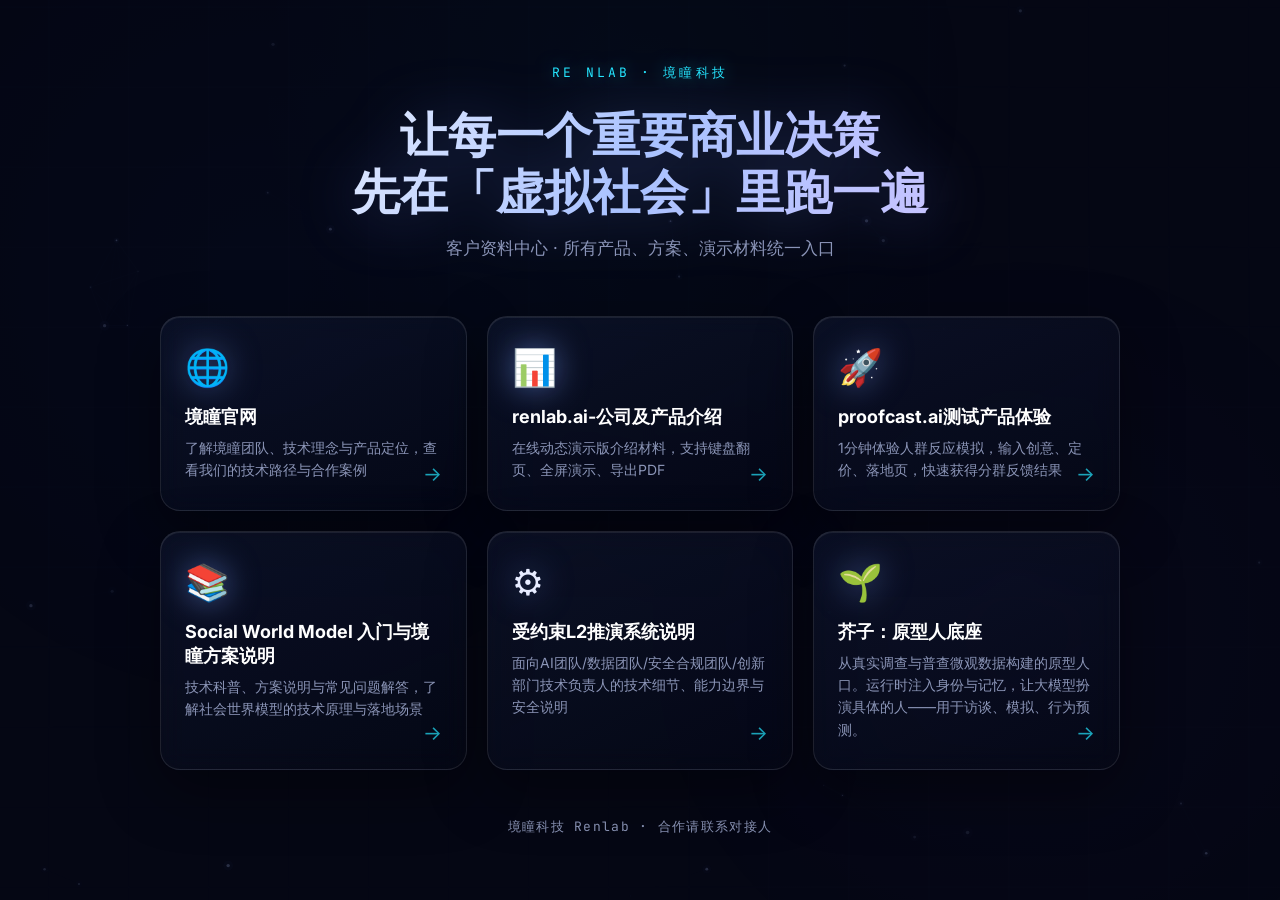
==== commit c239357e: "调整域名映射：product.renlab.ai 根路径改为客户资料中心，Deck 移至 /deck.html - index.html：客户资料中心（原 product.renlab.ai 根放的是" ====
--- a/index.html
+++ b/index.html
@@ -2,660 +2,222 @@
 <html lang="zh-CN">
 <head>
 <meta charset="UTF-8">
-<meta http-equiv="X-UA-Compatible" content="IE=edge">
-<meta name="viewport" content="width=device-width, initial-scale=1.0, viewport-fit=cover, maximum-scale=1.0, user-scalable=no">
-<title>境瞳科技 Renlab · 客户介绍主 Deck v2（动态科技版）</title>
+<meta name="viewport" content="width=device-width,initial-scale=1">
+<title>境瞳科技 · 客户资料中心</title>
+<link rel="preconnect" href="https://fonts.googleapis.com">
+<link rel="preconnect" href="https://fonts.gstatic.com" crossorigin>
+<link href="https://fonts.googleapis.com/css2?family=Inter:wght@300;400;500;600;700;800&family=JetBrains+Mono:wght@400;600&display=swap" rel="stylesheet">
 <style>
+*{margin:0;padding:0;box-sizing:border-box}
 :root{
-  --bg:#04060c; --ink:#eef3ff; --sub:#a6b6d8;
-  --accent:#5b8cff; --accent2:#9a6cff; --cyan:#25e6ff; --gold:#ffd27a; --green:#43e58a; --red:#ff6b7a;
-  --line:rgba(130,160,230,.22); --card:rgba(255,255,255,.045);
-  --mono:'SF Mono',ui-monospace,'JetBrains Mono',Menlo,Consolas,monospace;
-  --sans:-apple-system,'PingFang SC','Hiragino Sans GB','Microsoft YaHei',system-ui,sans-serif;
-}
-*{margin:0;padding:0;box-sizing:border-box}
-html,body{height:100%;height:100vh;height:100dvh;background:var(--bg);color:var(--ink);font-family:var(--sans);overflow:hidden}
-#net{position:fixed;top:0;right:0;bottom:0;left:0;z-index:0;display:block}
-.vignette{position:fixed;top:0;right:0;bottom:0;left:0;z-index:1;pointer-events:none;background:radial-gradient(ellipse 70% 60% at 50% 42%,transparent 30%,rgba(4,6,12,.72) 100%)}
-.aurora{position:fixed;top:0;right:0;bottom:0;left:0;z-index:1;pointer-events:none;mix-blend-mode:screen;opacity:.6}
-.aurora span{position:absolute;border-radius:50%;filter:blur(90px);animation:drift 22s ease-in-out infinite}
-.aurora .s1{width:560px;height:560px;background:radial-gradient(circle,#2b52ffaa,transparent 70%);top:-140px;left:-100px}
-.aurora .s2{width:520px;height:520px;background:radial-gradient(circle,#8a3cffaa,transparent 70%);bottom:-160px;right:-80px;animation-delay:-7s}
-.aurora .s3{width:420px;height:420px;background:radial-gradient(circle,#14d9ff88,transparent 70%);top:45%;left:60%;animation-delay:-13s}
-@keyframes drift{0%,100%{transform:translate(0,0) scale(1)}50%{transform:translate(50px,-40px) scale(1.12)}}
-
-#stage{position:fixed;top:0;right:0;bottom:0;left:0;z-index:3;overflow:hidden}
-#viewport{position:absolute;top:50%;left:50%;transform:translate(-50%,-50%);width:1280px;height:720px;transform-origin:center center}
-.slide{position:absolute;top:0;left:0;width:100%;height:100%;
+  --bg:#050714;--bg2:#0f172a;--cyan:#25e6ff;--gold:#ffd56b;--line:rgba(255,255,255,.1);
+  --ink:#e7ecff;--sub:#8b95b7;--mono:'JetBrains Mono',monospace;--sans:'Inter',system-ui,sans-serif;
+}
+html,body{width:100%;min-height:100vh;font-family:var(--sans);background:var(--bg);color:var(--ink);overflow-x:hidden}
+body{
+  background: #050714 url('https://aka.doubaocdn.com/s/fJtn1wrcbh') center/cover fixed no-repeat;
+  min-height:100vh;display:flex;align-items:center;justify-content:center;padding:40px 20px;
+}
+#bg-canvas{position:fixed;top:0;left:0;width:100%;height:100%;z-index:0;pointer-events:none;opacity:.3}
+.container{position:relative;z-index:1;max-width:960px;width:100%;text-align:center}
+.logo{font-family:var(--mono);font-size:13px;letter-spacing:.24em;color:var(--cyan);text-transform:uppercase;margin-bottom:24px;text-shadow:0 0 18px rgba(37,230,255,.5)}
+h1{font-size:clamp(28px,5vw,48px);font-weight:800;line-height:1.2;margin-bottom:16px;background:linear-gradient(120deg,#fff,#a9c2ff,#d7c4ff);-webkit-background-clip:text;background-clip:text;color:transparent;filter:drop-shadow(0 4px 30px rgba(120,140,255,.3))}
+.subtitle{font-size:clamp(14px,2vw,17px);color:var(--sub);margin-bottom:56px;max-width:600px;margin-left:auto;margin-right:auto}
+.cards{display:grid;grid-template-columns:repeat(6,1fr);gap:20px;margin-bottom:48px}
+.card{grid-column: span 2}
+.card{
+  position:relative;display:block;text-decoration:none;color:inherit;
+  padding:28px 24px;border-radius:20px;
   background:linear-gradient(155deg,rgba(18,25,48,.55),rgba(6,9,20,.5));
-  border:1px solid var(--line);border-radius:26px;padding:48px 58px;
-  box-shadow:0 50px 140px rgba(0,0,0,.7),inset 0 1px 0 rgba(255,255,255,.08);
-  opacity:0;visibility:hidden;transform:translateY(46px) scale(.975) rotateX(4deg);pointer-events:none;transform-origin:center center;
-  transition:opacity .7s cubic-bezier(.19,.7,.2,1),transform .7s cubic-bezier(.19,.7,.2,1),visibility 0s linear .7s;
-  display:flex;flex-direction:column;justify-content:center;gap:6px;overflow:hidden}
-.slide::before{content:"";position:absolute;inset:0;border-radius:26px;padding:1px;pointer-events:none;
-  background:linear-gradient(140deg,rgba(91,140,255,.5),transparent 40%,transparent 60%,rgba(154,108,255,.4));
-  -webkit-mask:linear-gradient(#000 0 0) content-box,linear-gradient(#000 0 0);-webkit-mask-composite:xor;mask-composite:xor;opacity:.8}
-.slide::after{content:"";position:absolute;top:-40%;left:-30%;width:80%;height:180%;pointer-events:none;
-  background:linear-gradient(115deg,transparent,rgba(255,255,255,.06),transparent);transform:rotate(8deg);opacity:0}
-.slide.exit-up{opacity:0;transform:translateY(-40px) scale(.975) rotateX(-4deg)}
-.slide.active{opacity:1;visibility:visible;transform:translateY(0) scale(1) rotateX(0);
-  transition:opacity .7s cubic-bezier(.19,.7,.2,1),transform .7s cubic-bezier(.19,.7,.2,1),visibility 0s linear 0s;
-  backdrop-filter:blur(7px) saturate(130%);-webkit-backdrop-filter:blur(7px) saturate(130%)}
-.slide.active.exit-up{opacity:1;transform:translateY(0) scale(1) rotateX(0)}
-.slide.active::after{animation:sheen 1.4s .3s ease-out}
-@keyframes sheen{0%{left:-40%;opacity:0}20%{opacity:1}100%{left:120%;opacity:0}}
-.slide>*{position:relative;z-index:2}
-
-.kicker{font-family:var(--mono);font-size:13px;letter-spacing:.24em;color:var(--cyan);text-transform:uppercase;margin-bottom:10px;display:flex;align-items:center;gap:10px;text-shadow:0 0 18px rgba(37,230,255,.5)}
-.kicker::before{content:"";width:28px;height:2px;background:linear-gradient(90deg,var(--cyan),transparent);border-radius:2px}
-.pageno{position:absolute;top:44px;right:56px;font-family:var(--mono);font-size:60px;font-weight:800;color:rgba(120,150,230,.12);z-index:1;line-height:1;display:none}
-h1{font-size:54px;line-height:1.1;font-weight:800;letter-spacing:-.02em;margin-bottom:14px;
-  background:linear-gradient(120deg,#fff 15%,#a9c2ff 55%,#d7c4ff);-webkit-background-clip:text;background-clip:text;color:transparent;filter:drop-shadow(0 4px 30px rgba(120,140,255,.35))}
-h2{font-size:36px;line-height:1.15;font-weight:800;letter-spacing:-.01em;margin-bottom:18px}
-h2 .hl{background:linear-gradient(120deg,var(--cyan),var(--accent2));-webkit-background-clip:text;background-clip:text;color:transparent;filter:drop-shadow(0 0 24px rgba(120,140,255,.5))}
-.lead{font-size:19px;line-height:1.7;color:#c3d0ee;max-width:64ch}
-.lead b{color:#fff}
-.sm{font-size:15px;line-height:1.6;color:var(--sub)}
-.quote{margin-top:18px;font-size:18px;line-height:1.6;color:var(--ink);border-left:3px solid var(--gold);padding:14px 20px;
-  background:linear-gradient(90deg,rgba(255,210,122,.1),rgba(255,210,122,.02));border-radius:0 14px 14px 0}
-ul.feat{list-style:none;display:flex;flex-direction:column;gap:14px;margin-top:4px}
-ul.feat li{font-size:19px;line-height:1.5;color:var(--ink);padding-left:34px;position:relative}
-ul.feat li::before{content:"";position:absolute;left:0;top:8px;width:15px;height:15px;border-radius:5px;background:linear-gradient(135deg,var(--cyan),var(--accent2));box-shadow:0 0 18px rgba(91,140,255,.9);transform:rotate(45deg)}
-ul.feat li b{color:#fff}
-.cards{display:grid;grid-template-columns:repeat(3,1fr);gap:18px;margin-top:6px}
-.card{background:linear-gradient(160deg,rgba(255,255,255,.055),rgba(255,255,255,.012));border:1px solid var(--line);border-radius:18px;padding:22px 20px;
-  backdrop-filter:blur(3px);-webkit-backdrop-filter:blur(3px);transition:transform .4s cubic-bezier(.2,.7,.2,1),border-color .4s,box-shadow .4s;position:relative;overflow:hidden}
-.card::before{content:"";position:absolute;inset:0;background:radial-gradient(120px 80px at 50% 0%,rgba(91,140,255,.18),transparent 70%);opacity:0;transition:.4s}
-.slide.active .card:hover{transform:translateY(-8px);border-color:var(--accent);box-shadow:0 20px 50px rgba(20,40,120,.5)}
-.slide.active .card:hover::before{opacity:1}
-.card .num-ic{font-family:var(--mono);font-size:26px;font-weight:700;color:var(--cyan);margin-bottom:10px;text-shadow:0 0 16px rgba(37,230,255,.5)}
-.card .ic{font-size:28px;margin-bottom:10px;filter:drop-shadow(0 0 14px rgba(120,160,255,.5))}
-.card h3{font-size:19px;margin-bottom:8px;color:#fff}
-.card p{font-size:14px;line-height:1.55;color:var(--sub)}
-.two{display:grid;grid-template-columns:1fr 1fr;gap:24px;flex:1;align-content:center}
-.metrics{display:grid;grid-template-columns:repeat(3,1fr);gap:18px;margin-top:10px}
-.metric{background:linear-gradient(160deg,rgba(67,229,138,.1),rgba(255,255,255,.02));border:1px solid rgba(67,229,138,.3);border-radius:18px;padding:22px;text-align:center}
-.metric .num{font-family:var(--mono);font-size:40px;font-weight:700;background:linear-gradient(120deg,var(--green),#b6ffd8);-webkit-background-clip:text;background-clip:text;color:transparent;filter:drop-shadow(0 0 20px rgba(67,229,138,.5))}
-.metric .lab{font-size:13px;color:var(--sub);margin-top:6px;line-height:1.4}
-.tag{display:inline-flex;align-items:center;gap:7px;font-family:var(--mono);font-size:13px;color:var(--sub);border:1px solid var(--line);border-radius:999px;padding:7px 14px;margin:4px 8px 4px 0;background:rgba(255,255,255,.03)}
-.tag b{color:var(--cyan)}
-table.road{width:100%;border-collapse:separate;border-spacing:0;margin-top:4px;font-size:13px;border-radius:14px;overflow:hidden}
-table.road th,table.road td{border:1px solid var(--line);padding:15px 14px;text-align:left;vertical-align:top;line-height:1.55}
-table.road th{background:linear-gradient(180deg,rgba(91,140,255,.18),rgba(91,140,255,.06));font-weight:700;color:#fff;font-size:14px}
-table.road td{background:rgba(10,14,28,.5)}
-table.road td:first-child,table.road th:first-child{color:var(--sub);width:96px;font-weight:600;background:rgba(255,255,255,.03)}
-.road .l1{color:var(--green)} .road .l2{color:var(--cyan)} .road .l3{color:var(--gold)}
-.stage-row{display:flex;flex-direction:column;gap:12px;margin-top:2px}
-.stage-item{display:flex;gap:16px;align-items:flex-start;background:linear-gradient(160deg,rgba(255,255,255,.055),rgba(255,255,255,.015));border:1px solid var(--line);border-radius:16px;padding:16px 20px;transition:.35s}
-.slide.active .stage-item:hover{border-color:var(--accent);transform:translateX(6px)}
-.stage-item .em{font-size:24px;filter:drop-shadow(0 0 12px rgba(120,160,255,.5))}
-.stage-item .tx{font-size:15px;line-height:1.55;color:var(--ink)} .stage-item .tx b{color:#fff}
-.steps{display:flex;gap:14px;margin-top:12px;align-items:stretch}
-.step{flex:1;position:relative;padding:22px 20px;background:linear-gradient(160deg,rgba(255,255,255,.055),rgba(255,255,255,.015));border:1px solid var(--line);border-radius:16px;transition:.4s}
-.slide.active .step:hover{transform:translateY(-6px);border-color:var(--cyan)}
-.step .n{font-family:var(--mono);color:var(--cyan);font-size:14px;margin-bottom:8px}
-.step h4{font-size:17px;margin-bottom:6px;color:#fff} .step p{font-size:14px;color:var(--sub);line-height:1.5}
-.warn{color:var(--gold);font-size:13px;font-family:var(--mono)}
-.big-final{font-size:48px;font-weight:800;line-height:1.18;background:linear-gradient(120deg,#fff,#a9c2ff,#d7c4ff);-webkit-background-clip:text;background-clip:text;color:transparent;filter:drop-shadow(0 4px 30px rgba(120,140,255,.4))}
-.center{align-items:center;text-align:center;justify-content:center}
-.center .lead{margin-left:auto;margin-right:auto;color:#cdd8f5}
-.dot-list{display:flex;flex-wrap:wrap;gap:10px;margin-top:12px}
-.pill{background:linear-gradient(160deg,rgba(91,140,255,.16),rgba(154,108,255,.08));border:1px solid rgba(130,160,230,.45);border-radius:12px;padding:10px 16px;font-size:15px;color:#eef3ff}
-/* proofcast console */
-.console{background:linear-gradient(160deg,rgba(10,16,34,.85),rgba(6,10,22,.8));border:1px solid rgba(37,230,255,.3);border-radius:16px;padding:20px 22px;box-shadow:0 0 40px rgba(37,230,255,.08),inset 0 0 40px rgba(37,230,255,.04)}
-.console .bar{display:flex;justify-content:space-between;align-items:center;font-family:var(--mono);font-size:12px;color:var(--cyan);margin-bottom:14px;border-bottom:1px solid rgba(37,230,255,.15);padding-bottom:10px}
-.console .status{color:var(--green);display:flex;align-items:center;gap:6px}
-.console .status::before{content:"";width:8px;height:8px;border-radius:50%;background:var(--green);box-shadow:0 0 10px var(--green);animation:blink 1.2s infinite}
-@keyframes blink{50%{opacity:.3}}
-.prog{height:8px;border-radius:6px;background:rgba(255,255,255,.08);overflow:hidden;margin:6px 0 16px}
-.prog i{display:block;height:100%;width:98%;background:linear-gradient(90deg,var(--cyan),var(--accent));border-radius:6px;box-shadow:0 0 14px rgba(37,230,255,.6)}
-.kpis{display:grid;grid-template-columns:repeat(3,1fr);gap:14px}
-.kpi{background:rgba(255,255,255,.04);border:1px solid var(--line);border-radius:12px;padding:14px;text-align:center}
-.kpi .v{font-family:var(--mono);font-size:28px;font-weight:700;color:#fff}
-.kpi .k{font-size:12px;color:var(--sub);margin-top:4px}
-.kpi.g .v{color:var(--green)} .kpi.c .v{color:var(--cyan)} .kpi.gd .v{color:var(--gold)}
-.qr-wrap{display:flex;flex-direction:column;align-items:center;gap:12px;margin-top:20px}
-.qr-wrap img{width:172px;height:172px;border-radius:16px;border:3px solid rgba(130,160,230,.5);background:#fff;padding:6px;box-shadow:0 0 40px rgba(91,140,255,.3)}
-.qr-wrap .cap{font-size:15px;color:var(--sub)}
-
-.slide.active .reveal{animation:rise .75s both}
-.slide.active .reveal:nth-child(1){animation-delay:.06s}
-.slide.active .reveal:nth-child(2){animation-delay:.15s}
-.slide.active .reveal:nth-child(3){animation-delay:.24s}
-.slide.active .reveal:nth-child(4){animation-delay:.33s}
-.slide.active .reveal:nth-child(5){animation-delay:.42s}
-.slide.active .reveal:nth-child(6){animation-delay:.51s}
-.slide.active .reveal:nth-child(7){animation-delay:.6s}
-.slide.active .reveal:nth-child(8){animation-delay:.69s}
-@keyframes rise{from{opacity:0;transform:translateY(24px) scale(.98)}to{opacity:1;transform:translateY(0) scale(1)}}
-
-#hud{position:fixed;bottom:22px;left:50%;transform:translateX(-50%);z-index:20;display:flex;align-items:center;gap:16px;background:rgba(10,14,26,.55);border:1px solid var(--line);border-radius:999px;padding:8px 16px;padding-bottom:calc(8px + env(safe-area-inset-bottom));backdrop-filter:blur(14px);-webkit-backdrop-filter:blur(14px)}
-#hud button{background:none;border:none;color:var(--sub);cursor:pointer;font-size:20px;padding:2px 10px;border-radius:8px;transition:.2s}
-#hud button:hover{color:#fff;background:rgba(255,255,255,.1)}
-#counter{font-family:var(--mono);font-size:13px;color:var(--sub);min-width:56px;text-align:center}
-#progress{position:fixed;top:0;left:0;height:3px;background:linear-gradient(90deg,var(--cyan),var(--accent),var(--gold));z-index:30;transition:width .6s;box-shadow:0 0 14px rgba(91,140,255,.8)}
-.logo-badge{position:absolute;top:20px;left:26px;z-index:20;font-family:var(--mono);font-size:13px;letter-spacing:.15em;color:var(--sub)}
-.logo-badge b{color:#fff}
-.hint{position:absolute;top:22px;right:26px;z-index:20;font-family:var(--mono);font-size:12px;color:var(--sub);opacity:.65}
-@media print{.slide{position:relative;page-break-after:always;opacity:1!important;visibility:visible!important;transform:none!important;width:100%;height:98vh;margin:0 auto}#hud,#progress,.logo-badge,.hint,.aurora,.vignette,#net{display:none}}
-
-/* ===== 移动端适配 ===== */
-@media (max-width:640px){
-  .slide,.slide *{box-sizing:border-box}
-  .slide h1,.slide h2,.slide p,.slide li,.slide .tx,.card h3{overflow-wrap:break-word;word-break:break-word;line-break:auto}
-  #stage{align-items:center;padding:0}
-  .slide{width:1280px;height:720px;padding:48px 58px;border-radius:26px;overflow:hidden}
-  .slide.center{padding:40px 22px}
-  /* 超长内容页: 顶对齐可滚动, 避免上下裁切 */
-  .slide-dense{justify-content:flex-start!important;padding-top:18px;padding-bottom:52px;overflow-y:auto!important;
-    -webkit-overflow-scrolling:touch}
-  .slide-dense h2{font-size:19px;margin-bottom:10px}
-  .slide-dense .lead{font-size:13.5px}
-  .slide-dense .sm{font-size:12px;line-height:1.55}
-  .slide-dense .quote{font-size:12.5px}
-  .slide-dense .card p{font-size:12px}
-  .pageno{display:none}
-  .kicker{font-size:10px;letter-spacing:.14em;margin-bottom:8px}
-  .pageno{font-size:34px;top:20px;right:20px}
-  h1{font-size:28px;line-height:1.2;margin-bottom:12px;text-wrap:balance;-webkit-text-wrap:balance}
-  h2{font-size:22px;line-height:1.22;margin-bottom:12px;text-wrap:balance;-webkit-text-wrap:balance}
-  .lead{font-size:15px;line-height:1.6}
-  .sm{font-size:12.5px}
-  .quote{font-size:14px;padding:11px 14px;margin-top:12px}
-  ul.feat{gap:10px}
-  ul.feat li{font-size:15px;padding-left:24px;line-height:1.45}
-  ul.feat li::before{width:11px;height:11px;top:6px}
-  /* 所有多列卡片一律塌成单列 */
-  .cards{grid-template-columns:1fr!important;gap:10px}
-  /* 例外: 行业行保持 2 列, 更紧凑 */
-  .cards-2col-mobile{grid-template-columns:1fr 1fr!important;gap:8px}
-  .cards-2col-mobile .card{padding:10px 11px}
-  .cards-2col-mobile .card h3{font-size:14px;margin-bottom:4px}
-  .cards-2col-mobile .card p{font-size:11.5px;line-height:1.4}
-  .card{padding:14px 15px;border-radius:12px}
-  .card .num-ic{font-size:19px;margin-bottom:6px}
-  .card .ic{font-size:22px;margin-bottom:6px}
-  .card h3{font-size:16px;margin-bottom:5px}
-  .card p{font-size:13px;line-height:1.5}
-  .two{grid-template-columns:1fr!important;gap:12px}
-  .metrics{grid-template-columns:1fr!important;gap:10px}
-  .metric{padding:16px}
-  .metric .num{font-size:34px}
-  .steps{flex-direction:column;gap:10px}
-  .stage-row{gap:9px}
-  .stage-item{padding:12px 14px;gap:11px}
-  .stage-item .em{font-size:19px}
-  .stage-item .tx{font-size:13.5px;line-height:1.5}
-  .console{padding:14px 15px}
-  .kpis{grid-template-columns:repeat(3,1fr);gap:8px}
-  .kpi{padding:9px}
-  .kpi .v{font-size:16px}
-  .kpi .k{font-size:10px}
-  .big-final{font-size:26px}
-  .pill{font-size:13px;padding:8px 13px}
-  .dot-list{gap:8px}
-  /* 表格：允许横向滚动，避免挤压 */
-  /* 手机端: 隐藏横表, 显示堆叠卡片 */
-  table.road{display:none}
-  .road-hint{display:none!important}
-  .road-stack{display:flex!important;flex-direction:column;gap:12px;margin-top:6px}
-  .logo-badge{font-size:10px;top:14px;left:16px}
-  .hint{display:none}
-  #hud{bottom:14px;padding:6px 12px;gap:12px}
-  #hud button{font-size:22px}
+  border:1px solid var(--line);backdrop-filter:blur(12px) saturate(130%);-webkit-backdrop-filter:blur(12px) saturate(130%);
+  box-shadow:0 20px 60px rgba(0,0,0,.4),inset 0 1px 0 rgba(255,255,255,.08);
+  transition:all .4s cubic-bezier(.19,.7,.2,1);text-align:left;overflow:hidden;
+}
+.card::before{
+  content:'';position:absolute;inset:0;border-radius:20px;padding:1px;
+  background:linear-gradient(135deg,transparent 30%,var(--cyan) 70%,transparent);
+  -webkit-mask:linear-gradient(#fff 0 0) content-box,linear-gradient(#fff 0 0);-webkit-mask-composite:xor;mask-composite:exclude;
+  opacity:0;transition:opacity .4s;
+}
+.card:hover{transform:translateY(-8px);box-shadow:0 30px 80px rgba(20,40,120,.5),0 0 40px rgba(37,230,255,.15);border-color:rgba(37,230,255,.3)}
+.card:hover::before{opacity:1}
+.card .icon{font-size:36px;margin-bottom:16px;filter:drop-shadow(0 0 16px rgba(120,160,255,.5))}
+.card h3{font-size:18px;font-weight:700;margin-bottom:8px;color:#fff}
+.card p{font-size:14px;line-height:1.6;color:var(--sub)}
+.card .arrow{position:absolute;right:24px;bottom:24px;font-size:20px;color:var(--cyan);transform:translateX(0);transition:transform .4s cubic-bezier(.19,.7,.2,1);opacity:.7}
+.card:hover .arrow{transform:translateX(8px);opacity:1}
+.card.disabled{cursor:not-allowed;opacity:.7}
+.card.disabled:hover{transform:none;box-shadow:0 20px 60px rgba(0,0,0,.4),inset 0 1px 0 rgba(255,255,255,.08);border-color:var(--line)}
+.card.disabled:hover::before{opacity:0}
+.card.disabled .tag{display:inline-block;padding:4px 10px;border-radius:999px;background:rgba(255,213,107,.15);color:var(--gold);font-size:12px;font-family:var(--mono);margin-top:12px}
+.footer{font-size:13px;color:var(--sub);font-family:var(--mono);letter-spacing:.1em}
+.footer a{color:var(--cyan);text-decoration:none}
+/* 动画 */
+.card{opacity:0;transform:translateY(30px);animation:rise .8s cubic-bezier(.19,.7,.2,1) forwards}
+.card:nth-child(1){animation-delay:.1s}
+.card:nth-child(2){animation-delay:.2s}
+.card:nth-child(3){animation-delay:.3s}
+.card:nth-child(4){animation-delay:.4s}
+.card:nth-child(5){animation-delay:.5s}
+.card:nth-child(6){animation-delay:.6s}
+h1,.subtitle,.logo,.footer{opacity:0;animation:fadeIn .8s ease forwards}
+.logo{animation-delay:.05s}
+h1{animation-delay:.15s}
+.subtitle{animation-delay:.25s}
+.footer{animation-delay:.5s}
+@keyframes rise{to{opacity:1;transform:translateY(0)}}
+@keyframes fadeIn{to{opacity:1}}
+/* 响应式 */
+@media(max-width:768px){
+  .cards{grid-template-columns:1fr;gap:16px}
+  .card{padding:28px 24px;grid-column:1/-1 !important}
+  .card .icon{font-size:32px;margin-bottom:16px}
+  body{padding:32px 16px}
+  h1{margin-bottom:12px}
+  .subtitle{margin-bottom:36px}
 }
 </style>
 </head>
 <body>
-<canvas id="net"></canvas>
-<div class="aurora"><span class="s1"></span><span class="s2"></span><span class="s3"></span></div>
-<div class="vignette"></div>
-<div id="progress"></div>
-<div id="stage"><div id="viewport">
-<div class="logo-badge">RENLAB · <b>境瞳科技</b></div>
-<div class="hint">← → 翻页 · F 全屏 · P 打印/PDF</div>
-</div></div>
-<div id="hud"><button id="prev">‹</button><span id="counter">01 / 18</span><button id="next">›</button></div>
+<canvas id="bg-canvas"></canvas>
+<div class="container">
+  <div class="logo">RE NLAB · 境瞳科技</div>
+  <h1>让每一个重要商业决策<br>先在「虚拟社会」里跑一遍</h1>
+  <p class="subtitle">客户资料中心 · 所有产品、方案、演示材料统一入口</p>
+
+  <div class="cards">
+    <a href="https://renlab.ai" target="_blank" class="card">
+      <div class="icon">🌐</div>
+      <h3>境瞳官网</h3>
+      <p>了解境瞳团队、技术理念与产品定位，查看我们的技术路径与合作案例</p>
+      <div class="arrow">→</div>
+    </a>
+    <a href="https://product.renlab.ai/deck.html" target="_blank" class="card">
+      <div class="icon">📊</div>
+      <h3>renlab.ai-公司及产品介绍</h3>
+      <p>在线动态演示版介绍材料，支持键盘翻页、全屏演示、导出PDF</p>
+      <div class="arrow">→</div>
+    </a>
+    <a href="https://proofcast.ai" target="_blank" class="card">
+      <div class="icon">🚀</div>
+      <h3>proofcast.ai测试产品体验</h3>
+      <p>1分钟体验人群反应模拟，输入创意、定价、落地页，快速获得分群反馈结果</p>
+      <div class="arrow">→</div>
+    </a>
+    <a href="https://xcnj4tefnuyw.feishu.cn/wiki/ViIhwc6P7iOqGpkIyqJcfrh4ngf" target="_blank" class="card">
+      <div class="icon">📚</div>
+      <h3>Social World Model 入门与境瞳方案说明</h3>
+      <p>技术科普、方案说明与常见问题解答，了解社会世界模型的技术原理与落地场景</p>
+      <div class="arrow">→</div>
+    </a>
+    <a href="https://xcnj4tefnuyw.feishu.cn/wiki/ZkOTw3z5diCL7HkR6lZcpEAfnwd" target="_blank" class="card">
+      <div class="icon">⚙️</div>
+      <h3>受约束L2推演系统说明</h3>
+      <p>面向AI团队/数据团队/安全合规团队/创新部门技术负责人的技术细节、能力边界与安全说明</p>
+      <div class="arrow">→</div>
+    </a>
+    <a href="https://jiezi.renlab.ai/" target="_blank" class="card">
+      <div class="icon">🌱</div>
+      <h3>芥子：原型人底座</h3>
+      <p>从真实调查与普查微观数据构建的原型人口。运行时注入身份与记忆，让大模型扮演具体的人——用于访谈、模拟、行为预测。</p>
+      <div class="arrow">→</div>
+    </a>
+  </div>
+
+  <div class="footer">境瞳科技 Renlab · 合作请联系对接人</div>
+</div>
 
 <script>
-// Compatibility polyfills
-window.requestAnimationFrame = window.requestAnimationFrame || window.webkitRequestAnimationFrame || window.mozRequestAnimationFrame || function(cb){return setTimeout(cb, 16)};
-if(!String.prototype.padStart){
-  String.prototype.padStart = function(len, str){
-    str = str || ' ';
-    return this.length >= len ? String(this) : new Array(len - this.length + 1).join(str) + String(this);
-  }
-}
-let passiveSupported = false;
-try{
-  const opts = Object.defineProperty({}, 'passive', {get(){passiveSupported = true}});
-  window.addEventListener('test-passive', null, opts);
-}catch(e){}
-function addPassiveEvent(el, ev, fn){
-  el.addEventListener(ev, fn, passiveSupported ? {passive: true} : false);
-}
-function requestFullscreen(el){
-  if(el.requestFullscreen) return el.requestFullscreen();
-  if(el.webkitRequestFullscreen) return el.webkitRequestFullscreen();
-  if(el.mozRequestFullScreen) return el.mozRequestFullScreen();
-}
-function exitFullscreen(){
-  if(document.exitFullscreen) return document.exitFullscreen();
-  if(document.webkitExitFullscreen) return document.webkitExitFullscreen();
-  if(document.mozCancelFullScreen) return document.mozCancelFullScreen();
-}
-
-(function(){
-  const c=document.getElementById('net'),x=c.getContext('2d');
-  let W,H,DPR=Math.min(devicePixelRatio||1,1.5),pts=[],mouse={x:-999,y:-999};
-  function resize(){W=c.width=innerWidth*DPR;H=c.height=innerHeight*DPR;c.style.width=innerWidth+'px';c.style.height=innerHeight+'px';
-    const n=Math.min(120,Math.floor(innerWidth*innerHeight/14000));pts=[];
-    for(let i=0;i<n;i++)pts.push({x:Math.random()*W,y:Math.random()*H,vx:(Math.random()-.5)*.28*DPR,vy:(Math.random()-.5)*.28*DPR,r:(Math.random()*1.6+.6)*DPR,p:Math.random()*Math.PI*2});}
-  addEventListener('resize',resize);resize();
-  addEventListener('mousemove',e=>{mouse.x=e.clientX*DPR;mouse.y=e.clientY*DPR});
-  const LINK=140*DPR;let t=0;
-  function loop(){t+=.016;x.clearRect(0,0,W,H);
-    for(const p of pts){p.x+=p.vx;p.y+=p.vy;if(p.x<0||p.x>W)p.vx*=-1;if(p.y<0||p.y>H)p.vy*=-1;
-      const dx=p.x-mouse.x,dy=p.y-mouse.y,d=Math.hypot(dx,dy);if(d<180*DPR){p.x+=dx/d*1.1;p.y+=dy/d*1.1;}}
-    for(let i=0;i<pts.length;i++)for(let j=i+1;j<pts.length;j++){const a=pts[i],b=pts[j],dx=a.x-b.x,dy=a.y-b.y,d=Math.hypot(dx,dy);
-      if(d<LINK){const o=(1-d/LINK)*.5;x.strokeStyle='rgba(90,150,255,'+o.toFixed(3)+')';x.lineWidth=DPR*.6;x.beginPath();x.moveTo(a.x,a.y);x.lineTo(b.x,b.y);x.stroke();}}
-    for(const p of pts){const pulse=(Math.sin(t*1.4+p.p)*.5+.5);const r=p.r*(1+pulse*.5);const g=x.createRadialGradient(p.x,p.y,0,p.x,p.y,r*4);
-      g.addColorStop(0,'rgba(120,180,255,'+(.5+pulse*.4)+')');g.addColorStop(1,'rgba(120,180,255,0)');x.fillStyle=g;x.beginPath();x.arc(p.x,p.y,r*4,0,7);x.fill();
-      x.fillStyle='rgba(190,220,255,.9)';x.beginPath();x.arc(p.x,p.y,r,0,7);x.fill();}
-    requestAnimationFrame(loop);}loop();
-})();
-
-const slides = [
-/*1*/`<div class="slide center">
-  <div class="kicker reveal">AI FRONTIER LAB · SOCIAL WORLD MODEL</div>
-  <h1 class="reveal">让新品、定价、投放、政策等重要决策<br>先在「虚拟社会」里跑一遍</h1>
-  <p class="lead reveal">境瞳科技 Renlab · 决策模拟推演</p>
-  <div class="dot-list reveal" style="justify-content:center;margin-top:22px">
-    <span class="pill">中国人民大学信息学院孵化</span><span class="pill">英诺天使投资</span>
-  </div>
-</div>`,
-/*2*/`<div class="slide"><div class="pageno">01</div>
-  <div class="kicker reveal">WHO WE ARE</div>
-  <h2 class="reveal">一支从顶尖实验室走出的 <span class="hl">AI Frontier Lab</span></h2>
-  <ul class="feat">
-    <li class="reveal">中国人民大学信息学院孵化，获<b>英诺天使</b>等一线基金联合注资</li>
-    <li class="reveal">汇聚<b>人大、清华、CMU、NUS</b> 等全球顶尖院校的博士与研究员</li>
-    <li class="reveal">团队核心成员累计发表<b>顶会顶刊论文 100+ 篇</b></li>
-    <li class="reveal">团队覆盖算法研究、工程系统与产品商业化，具备<b>从客户数据 → 虚拟人群 → 推演报告 → 决策建议</b>的交付闭环能力</li>
-    <li class="reveal">深耕 Agent Memory、多智能体强化学习、群体智能核心领域</li>
-  </ul>
-</div>`,
-/*3*/`<div class="slide">
-  <div class="kicker reveal">WHAT WE DO · SOCIAL WORLD MODEL</div>
-  <h2 class="reveal">我们做 Social World Model<br><span class="hl">一个「可推演的虚拟社会」</span></h2>
-  <p class="lead reveal">我们已构建基于加权代理的<b>百万级等效人群模拟系统</b>。初始人群基于社会人口学统计与公开分布构建，底层接入「芥子」人群底座，以匿名微观样本、普查结构和调查态度数据作为社会先验，客户项目中可接入脱敏聚合业务数据进行专属校准。把你的决策投进去，在真实投入之前，先看人群会怎么反应 —— 接受、犹豫，还是反感。</p>
-  <p class="lead reveal" style="margin-top:10px">不同于让通用大模型凭经验猜结果，境瞳会基于公开人群分布与客户脱敏聚合业务数据，对人群结构、行为基线、网络位置与传播路径进行校准，再进行多主体互动模拟 —— 让模拟结果更贴近客户真实用户结构，且支持持续校准。</p>
-  <div class="quote reveal">把「决策 → 真实市场 → 收结果」的昂贵试错，前移成「决策 → 虚拟社会 → 先看结果」的低成本推演。</div>
-</div>`,
-/*4*/`<div class="slide"><div class="pageno">02</div>
-  <div class="kicker reveal">CAPABILITIES</div>
-  <h2 class="reveal">三类<span class="hl">可落地</span>的决策推演能力</h2>
-  <div class="cards">
-    <div class="card reveal"><div class="num-ic">①</div><h3>人群反应预判</h3><p>新品、策略或创意上市前，先测目标人群的接受度与潜在反馈。</p></div>
-    <div class="card reveal"><div class="num-ic">②</div><h3>方案 A/B 推演</h3><p>两套备选方案，基于人群画像与行为数据模拟推演，量化评估哪套更能引发正向反应。</p></div>
-    <div class="card reveal"><div class="num-ic">③</div><h3>舆情传播模拟</h3><p>模拟信息扩散路径、速度与范围，预判是否出现负面扩散，锁定关键临界点。</p></div>
-  </div>
-  <div class="cards reveal cards-2col-mobile" style="grid-template-columns:repeat(4,1fr);margin-top:16px">
-    <div class="card"><h3 style="font-size:15px">广告行业</h3><p>投前策略沙盘 · 人群/预算/创意反事实推演 · 竞品应对</p></div>
-    <div class="card"><h3 style="font-size:15px">汽车行业</h3><p>定价/配置/权益推演 · 老车主与社区反应 · 竞品动作应对</p></div>
-    <div class="card"><h3 style="font-size:15px">互联网平台</h3><p>政策/激励调整生态推演 · 新市场分阶段上线 · 商业化生态影响</p></div>
-    <div class="card"><h3 style="font-size:15px">垂直行业</h3><p>活动风险预演 · 付费转化与反感点 · 社区氛围与负面扩散预警</p></div>
-  </div>
-  <p class="lead reveal" style="font-size:14px;margin-top:12px;color:#b9c7ea">↑ 分客户版：给对应客户时替换为其专属三条能力</p>
-</div>`,
-/*5*/`<div class="slide"><div class="pageno">03</div>
-  <div class="kicker reveal">YOUR VALUE</div>
-  <h2 class="reveal">这意味着，<span class="hl">你的决策方式将被改变</span></h2>
-  <div class="cards" style="grid-template-columns:repeat(2,1fr)">
-    <div class="card reveal"><div class="ic">💰</div><h3>省下试错成本</h3><p>把一部分真实市场试错，前移为低成本模拟筛选。</p></div>
-    <div class="card reveal"><div class="ic">⚡</div><h3>抢出决策速度</h3><p>分钟/小时级初筛，在正式调研或投放前缩小方案空间。</p></div>
-    <div class="card reveal"><div class="ic">🛡️</div><h3>提前识别风险</h3><p>上市前预演百万级等效人群反应，识别舆情雷区、用户误解点与方案风险。</p></div>
-    <div class="card reveal"><div class="ic">🔁</div><h3>可复现·可规模化</h3><p>决策能力沉淀为公司标准工作流。</p></div>
-  </div>
-  <div class="quote reveal">终局：让 Social World Model 成为你决策流程里的「虚拟推演」标配环节。</div>
-</div>`,
-/*6*/`<div class="slide"><div class="pageno">04</div>
-  <div class="kicker reveal">ARCHITECTURE · 四层动态仿真</div>
-  <h2 class="reveal">技术架构：<span class="hl">四层动态仿真系统</span></h2>
-  <div class="cards" style="grid-template-columns:repeat(2,1fr);gap:14px">
-    <div class="card reveal"><div class="num-ic">01 · 人群建模层</div><p>以「芥子」人群底座为社会先验，基于匿名微观样本、普查结构、调查态度与客户脱敏聚合业务数据，构建<b style="color:#fff">百万级等效人群（加权代理）</b>，还原群体多样性、行为基线与可校准人群分布。</p></div>
-    <div class="card reveal"><div class="num-ic">02 · 记忆与状态层</div><p>为代表性 Agent / 关键人群单元维护长期偏好、记忆与状态，立场演化前后一致、可追踪。<b style="color:var(--gold)">（关键能力）</b></p></div>
-    <div class="card reveal"><div class="num-ic">03 · 交互与传播层</div><p>基于网络结构、平台规则、节点影响力与接触频次，模拟信息扩散、断流与放大。</p></div>
-    <div class="card reveal"><div class="num-ic">04 · 校准与评估层</div><p>基于可复现协议输出区间估计，结合真实数据持续校准 —— 误差可度量、可回放、方向可跟踪。</p></div>
-  </div>
-  <div class="quote reveal">技术路线：LLM 驱动的 Agent 状态建模 + Multi-Agent 交互 + 传播动力学融合。核心不在于智能体数量，而在于分层、网络位置、行为状态与持续校准。</div>
-</div>`,
-/*7*/`<div class="slide"><div class="pageno">05</div>
-  <div class="kicker reveal">PEOPLE FOUNDATION · 芥子</div>
-  <h2 class="reveal">人群底座：<span class="hl">芥子 —— 不是编人，而是可审计的人群先验</span></h2>
-  <p class="lead reveal" style="font-size:16px">芥子是境瞳社会模拟的人群底座。它不是让大模型临时编几个“25岁、女、爱旅游”的空壳角色，而是基于匿名微观样本、普查结构和调查态度数据，构建可追溯、可加权、可校准的原型人群。</p>
-  <div class="quote reveal">一句话：芥子解决「虚拟社会里的人从哪里来」的问题——先有统计上可信的人，再做多智能体推演。</div>
-  <div class="cards reveal" style="grid-template-columns:repeat(3,1fr);gap:14px;margin-top:12px">
-    <div class="card">
-      <div class="num-ic" style="font-size:17px">1. 规模与覆盖</div>
-      <p style="font-size:13px;line-height:1.6">• 13.5M+ 原型人 · 100国覆盖<br>• 5个国家深度建成：结构层、关系网、类型层、运行时接口完整<br>• 95个国家态度覆盖：价值观、信任、政治倾向、生活满意度等真实调查变量<br><span style="color:var(--gold);font-size:12px">*我们明确区分「深度建成」和「态度覆盖」，不把100国都包装成完整社会数字孪生</span></p>
-    </div>
-    <div class="card">
-      <div class="num-ic" style="font-size:17px">2. 可信机制</div>
-      <p style="font-size:13px;line-height:1.6">• 抽样权重还原：按普查/调查权重还原真实人口结构<br>• 缺失不编造：未采集字段保留为空，不用大模型补假数据<br>• 来源可追溯：字段和关系边带来源标签，区分观测、推断、生成<br>• 实测与推算分账：真实问卷态度和画像推算兴趣分开存储<br>• 时间口径标注：保留测量年份，人口状态按真实规则推进</p>
-    </div>
-    <div class="card">
-      <div class="num-ic" style="font-size:17px">3. 如何进入模拟</div>
-      <p style="font-size:13px;line-height:1.6">芥子作为社会先验：目标人群抽样 → 注入身份/记忆/关系/类型 → 接入模拟引擎 → 输出分群反应、传播路径与反事实结果<br><br>客户数据用于构建专属校准层：校准品牌认知、品类偏好、渠道触达、历史转化与业务语境。</p>
-    </div>
-  </div>
-  <p class="sm reveal" style="text-align:center;margin-top:14px;color:var(--gold)">芥子提供真实社会先验，客户数据提供业务专属校准。二者结合，才是可用于决策的虚拟社会。</p>
-</div>`,
-/*8*/`<div class="slide"><div class="pageno">06</div>
-  <div class="kicker reveal">DELIVERABLE · 一次推演你拿到什么</div>
-  <h2 class="reveal">我们交付的不是"预测数"，<span class="hl">而是一套可执行决策包</span></h2>
-  <div class="cards" style="grid-template-columns:repeat(2,1fr);gap:12px">
-    <div class="card reveal"><h3 style="font-size:16px">① 方案对比矩阵</h3><p>A/B/C 方案在关键指标上的 P10/P50/P90 区间、方向判断与排序</p></div>
-    <div class="card reveal"><h3 style="font-size:16px">② 人群分层反应</h3><p>哪些人群接受、犹豫、反感，各自原因与触发条件</p></div>
-    <div class="card reveal"><h3 style="font-size:16px">③ 传播路径与风险节点</h3><p>信息在哪些圈层扩散，哪些节点会放大、断流或触发负面扩散</p></div>
-    <div class="card reveal"><h3 style="font-size:16px">④ 关键风险清单</h3><p>高风险话题、误解点、舆情临界点、潜在负面表达</p></div>
-    <div class="card reveal"><h3 style="font-size:16px">⑤ 推荐动作与备用方案</h3><p>定价、创意、发布时间、渠道组合、沟通话术与应急预案</p></div>
-    <div class="card reveal"><h3 style="font-size:16px">⑥ 不确定性说明 + ⑦ 对账报告</h3><p>标明置信度与假设边界；真实结果落地后对照，沉淀下一轮校准</p></div>
-  </div>
-  <p class="lead reveal" style="font-size:14px;margin-top:10px;color:#b9c7ea">关键指标可替换为订单、ROI、转化率、留存、负面率、创作者流失率、社区投诉率等</p>
-</div>`,
-/*9*/`<div class="slide"><div class="pageno">07</div>
-  <div class="kicker reveal">HOW TO VERIFY · 先用你的场景验证</div>
-  <h2 class="reveal">如何验证：<span class="hl">先用你的真实场景跑一遍</span></h2>
-  <p class="lead reveal" style="font-size:17px">我们不要求你先相信一个"准确率"，也不要求你一开始就把核心决策交给我们。正式合作前，先把问题变成一次可审计、可对账的验证。</p>
-  <div class="cards reveal" style="margin-top:14px">
-    <div class="card"><h3 style="font-size:16px">历史回放</h3><p>选一个已发生的历史项目，只给当时决策前可得的信息，让系统预测真实结果。</p></div>
-    <div class="card"><h3 style="font-size:16px">影子推演</h3><p>对正在发生的业务决策做旁路推演，不干预真实业务，事后对照结果。</p></div>
-    <div class="card"><h3 style="font-size:16px">小闭环试点</h3><p>选一个低风险、短周期、可量化的真实场景，上线后按预设指标对账。</p></div>
-  </div>
-  <div class="quote reveal">统一评估：输入锁定 · 输出以书面/系统留痕提前提交 · 多基线对照（历史均值/GPT直问/专家/内部模型）· 结果复盘。<br><b>不用先相信我们，先让我们在你的场景里证明有没有增量。</b></div>
-</div>`,
-/*10*/`<div class="slide"><div class="pageno">08</div>
-  <div class="kicker reveal">PRODUCT · proofcast.ai</div>
-  <h2 class="reveal">proofcast.ai：<span class="hl">现在就能体验的可用产品</span></h2>
-  <div class="two" style="align-content:center">
-    <div class="console reveal">
-      <div class="bar"><span>ProofCast AI 实时模拟控制台 v2.1</span><span class="status">模拟进行中</span></div>
-      <div class="sm" style="color:var(--cyan);font-family:var(--mono);font-size:12px;margin-bottom:6px">当前任务：新品发布会 · Landing Page 创意测试</div>
-      <div class="sm" style="font-size:12px;margin-bottom:2px">虚拟人群反馈收集进度 · 98%</div>
-      <div class="prog"><i></i></div>
-      <div class="kpis">
-        <div class="kpi g"><div class="v">接受度</div><div class="k">Acceptance</div></div>
-        <div class="kpi c"><div class="v">兴趣点</div><div class="k">Interest</div></div>
-        <div class="kpi gd"><div class="v">反感点</div><div class="k">Friction</div></div>
-      </div>
-    </div>
-    <div>
-      <p class="lead reveal" style="font-size:16px">输入 Landing Page / 定价 / 创意 → 模拟<b>百万级等效人群</b>的反应（接受度 / 兴趣点 / 反感点 / 传播倾向 / 潜在转化倾向）→ 约 1 分钟出报告。</p>
-      <p class="sm reveal" style="margin-top:10px">"百万级"是基于人口学分布的加权人群代理，并非百万次实时大模型调用——这正是它能快速出报告的原因。现在就能打开操作。</p>
-    </div>
-  </div>
-  <p class="sm reveal" style="margin-top:12px;color:#b9c7ea">注：公开通用版主要用于体验工作流与输出形态；正式业务预测能力，以客户数据校准后的试点对账结果为准。</p>
-</div>`,
-/*11*/`<div class="slide"><div class="pageno">09</div>
-  <div class="kicker reveal">TIMING · 本土落地</div>
-  <h2 class="reveal">在中国，与<span class="hl">头部客户共建行业标准</span></h2>
-  <p class="lead reveal">这种「先模拟、再决策」的方式，国内仍处早期阶段。我们不要求客户基于概念直接下注，而是把验证前置：先通过历史回放、影子推演或小闭环试点，在你的真实业务场景里证明是否有增量价值。</p>
-  <ul class="feat" style="margin-top:10px">
-    <li class="reveal">优先参与<b>行业场景定义</b>，形成可复用的决策推演流程</li>
-    <li class="reveal">获得核心算法与产品团队参与的<b>场景适配与试点支持</b></li>
-    <li class="reveal">经客户授权后，共创项目可沉淀为<b>所在行业标杆案例</b></li>
-    <li class="reveal">合作越久，<b>客户专属校准层</b>越贴合你的业务语境与用户分布</li>
-  </ul>
-</div>`,
-/*12*/`<div class="slide"><div class="pageno">10</div>
-  <div class="kicker reveal">POSITIONING · 世界模型版图</div>
-  <h2 class="reveal">我们的位置：<span class="hl">聚焦 L2，从可验证边界切入</span></h2>
-  <p class="lead reveal" style="font-size:15px">世界模型可用「能力层级 × 法则域」理解。境瞳聚焦 <b>L2 模拟器 × 社会世界</b>，但不把"通用社会 L2"包装成现货 —— 当前可交付的是<b>明确场景、明确数据边界、明确指标下的「受约束 L2」推演能力</b>。"受约束"不是降低价值，而是把可验证边界前置：只做有明确输入、明确决策、可对账结果的推演。</p>
-  <div class="two reveal" style="gap:16px;margin-top:10px">
-    <div>
-      <div class="sm" style="color:var(--cyan);font-family:var(--mono);margin-bottom:6px">纵轴 · 三层能力</div>
-      <div class="stage-row" style="gap:8px">
-        <div class="stage-item"><div class="tx"><b>L1 预测器</b>："接下茬"。通用推理模型单步已很强，但缺专门的状态/记忆/信息隔离/传播/校准框架时，用于多人长程社会模拟仍会角色漂移、信息串线、误差累积。<b>会推理 ≠ 会模拟社会</b></div></div>
-        <div class="stage-item" style="border-color:var(--accent)"><div class="tx"><b style="color:var(--cyan)">L2 模拟器</b>："在脑子里演一遍"。<b>境瞳聚焦层</b>，当前从「受约束 L2」切入：单场景、短/中周期、多方案反事实、结果可对账</div></div>
-        <div class="stage-item"><div class="tx"><b>L3 进化器</b>："科学家"，能自我归因更新。社会世界仍属研究与愿景，不作当前交付承诺；我们以日志/对账/校准为其打基础</div></div>
-      </div>
-    </div>
-    <div>
-      <div class="sm" style="color:var(--cyan);font-family:var(--mono);margin-bottom:6px">横轴 · 四类法则域</div>
-      <div class="stage-row" style="gap:7px">
-        <div class="stage-item" style="padding:11px 15px"><div class="tx">数字世界 · 规则由代码定义，确定性强 <b style="float:right;color:var(--sub)">★★</b></div></div>
-        <div class="stage-item" style="padding:11px 15px"><div class="tx">物理世界 · 规则稳定客观，可实验验证 <b style="float:right;color:var(--sub)">★★★</b></div></div>
-        <div class="stage-item" style="padding:11px 15px"><div class="tx">科学世界 · 规则客观但未被发现 <b style="float:right;color:var(--sub)">★★★★</b></div></div>
-        <div class="stage-item" style="border-color:var(--gold);padding:11px 15px"><div class="tx"><b style="color:var(--gold)">社会世界</b> · 规则会变、主观、有反身性、无唯一真值 <b style="float:right;color:var(--gold)">★★★★★</b></div></div>
-      </div>
-    </div>
-  </div>
-  <div class="quote reveal" style="font-size:14px;margin-top:12px">社会世界为何最难：①规则会漂移 ②人群高度异质 ③存在反身性（你的预测会改变结果）④很难获得唯一真值 —— 最终不看"像不像真人"，而看<b>是否提升决策质量</b>。</div>
-</div>`,
-/*13*/`<div class="slide slide-dense"><div class="pageno">11</div>
-  <div class="kicker reveal">DELIVERY BOUNDARY · 受约束 L2</div>
-  <h2 class="reveal">当前交付边界：<span class="hl">受约束 L2，不承诺通用 L2 / L3</span></h2>
-  <p class="lead reveal" style="font-size:15px">真正可用于决策的 L2，不是让一群 Agent 聊天，而是能稳定回答：<b>"如果我这么做，结果分布会怎么变？为什么变？哪里不确定？"</b> 我们交付的是边界清晰、可验证、可对账的「受约束 L2」。</p>
-  <table class="road reveal" style="margin-top:8px">
-    <tr><th>L2 门槛</th><th class="l1">✅ 现在能做到</th><th class="l2">⚠️ 现在还做不到</th><th class="l3">🔓 什么条件下能做到</th></tr>
-    <tr><td>长程连贯<br><span style="color:var(--sub);font-weight:400">(演多轮不崩)</span></td><td>在一个具体场景里(如一次上市、一次活动)，稳定推演几天到几周，人物立场、谁知道什么信息不会乱</td><td>跨很长时间(几个月以上)、跨多个场景连着推演，还不够稳</td><td>接入你的实时数据、做多轮校准后，逐步把周期拉长</td></tr>
-    <tr><td>干预敏感<br><span style="color:var(--sub);font-weight:400">(改方案结果真的变)</span></td><td>给两三套方案(如定价 A/B/C)，我们能算出哪套人群反应更好、给出排序和区间</td><td>把一个行业所有可能的动作全自动穷举、找到"全局最优"</td><td>场景越聚焦、你给的历史数据越全，备选方案就能覆盖得越广</td></tr>
-    <tr><td>符合常理<br><span style="color:var(--sub);font-weight:400">(不出反常识结果)</span></td><td>靠行业知识+人工把关，保证结果不违反基本人性和平台规律</td><td>100% 全自动、无人工地保证每个结果都合理</td><td>在你的行业多跑几轮、把行业规则沉淀进模型后，人工介入越来越少</td></tr>
-  </table>
-  <div class="quote reveal" style="font-size:13.5px;margin-top:10px">简单说：<b>在一个说得清楚的具体决策上，我们现在就能帮你把几套方案先跑一遍、看结果、排优劣；越想让我们做"什么都能预测的万能模型"，就越超出现阶段能力 —— 但随着合作加深、数据接入、行业规则沉淀，能力边界会一步步往外推。</b></div>
-  <div class="road-stack road-stack13" style="display:none">
-    <div class="card"><div class="num-ic" style="font-size:15px">长程连贯 · 演多轮不崩</div><p><b style="color:var(--green)">✅ 现在能做到</b>：一个具体场景里(如一次上市/活动)稳定推演几天到几周，立场和信息差不乱<br><b style="color:var(--gold)">⚠️ 还做不到</b>：跨几个月、跨多场景连着推演还不够稳<br><b style="color:var(--cyan)">🔓 条件</b>：接入实时数据、多轮校准后逐步拉长周期</p></div>
-    <div class="card"><div class="num-ic" style="font-size:15px">干预敏感 · 改方案结果真的变</div><p><b style="color:var(--green)">✅ 现在能做到</b>：给两三套方案(如定价 A/B/C)，算出哪套人群反应更好、给排序和区间<br><b style="color:var(--gold)">⚠️ 还做不到</b>：把一个行业所有动作全自动穷举找"全局最优"<br><b style="color:var(--cyan)">🔓 条件</b>：场景越聚焦、历史数据越全，备选覆盖越广</p></div>
-    <div class="card"><div class="num-ic" style="font-size:15px">符合常理 · 不出反常识结果</div><p><b style="color:var(--green)">✅ 现在能做到</b>：靠行业知识+人工把关，结果不违反基本人性与平台规律<br><b style="color:var(--gold)">⚠️ 还做不到</b>：100% 全自动、无人工保证每个结果都合理<br><b style="color:var(--cyan)">🔓 条件</b>：行业多跑几轮、规则沉淀进模型后，人工介入越来越少</p></div>
-  </div>
-  <p class="sm reveal" style="margin-top:12px"><b style="color:#fff">架构支撑</b>：多智能体信息隔离 · 结构化状态+独立记忆 · 状态优先建模（不逐字生成对话，优先预测人群状态/态度/传播趋势）· 关键推演默认保留对照组 · 日志回放与偏差归因</p>
-  <p class="sm reveal" style="margin-top:8px"><b style="color:#fff">怎么评估自己（看决策有没有用，不看像不像真人）</b>：POC 阶段看 方向判断 / 方案排序 / 区间质量 / COD 反事实敏感性；进入真实闭环后再看 ASR 动作成功率。<br><b style="color:var(--gold)">关于 L3 说实话</b>：社会世界"自我进化 AI"仍属愿景，难在归因、伦理与合规 —— 我们不把 L3 包装成现货，先把受约束 L2 做到可验证、可回放、可对账。</p>
-</div>`,
-/*14*/`<div class="slide">
-  <div class="kicker reveal">PARTNERSHIP · 从试点验证到连续推演</div>
-  <h2 class="reveal">合作路径：<span class="hl">从试点验证到连续推演</span></h2>
-  <p class="lead reveal" style="font-size:16px">我们不是交付一次性报告，而是从可验收试点开始，逐步沉淀只属于你的决策校准层。</p>
-  <div class="stage-row" style="margin-top:8px">
-    <div class="stage-item reveal"><div class="em">🎯</div><div class="tx"><b>第一阶段（试点·现在）</b>：选一个具体决策场景，用「受约束 L2」做单场景闭环验证 —— 用你的数据构建专属校准层。方向判断、方案排序、区间质量、相对基线增量达到双方预设标准后，再进入下一步。低风险、可验收。</div></div>
-    <div class="stage-item reveal"><div class="em">🤝</div><div class="tx"><b>第二阶段（常态化·后续 6 个月）</b>：从单个场景扩展到你的多个核心决策场景，接入持续更新的数据，让模型对你的业务越用越准，逐步进入业务部门的固定决策流程。</div></div>
-    <div class="stage-item reveal"><div class="em">🚀</div><div class="tx"><b>第三阶段（深度嵌入·1-3年）</b>：随着能力边界持续外推，把决策推演嵌入你更多、更长周期的决策流程，成为你决策体系里稳定依赖的一环。</div></div>
-  </div>
-  <div class="quote reveal">✅ 你的专属壁垒：你的数据只用于构建面向你的专属校准层与评估基线；合作越久，模型对你的业务语境与用户分布拟合越充分 —— 这是竞品难以短期复现的场景校准资产。</div>
-</div>`,
-/*15*/`<div class="slide"><div class="pageno">12</div>
-  <div class="kicker reveal">POC · 2–4 周可验收试点</div>
-  <h2 class="reveal">合作起点：<span class="hl">2–4 周 POC 计划</span></h2>
-  <p class="lead reveal" style="font-size:16px">目标不是一开始替你做决策，而是先验证：境瞳能否在你的真实场景中，优于现有基线。</p>
-  <div class="stage-row" style="gap:10px;margin-top:6px">
-    <div class="stage-item reveal"><div class="em">1</div><div class="tx"><b>场景确认｜1–3 天</b>：共选历史回放/影子推演/小闭环试点场景，确认指标、周期、数据边界与验收方式</div></div>
-    <div class="stage-item reveal"><div class="em">2</div><div class="tx"><b>数据与输入锁定｜3–5 天</b>：客户提供脱敏聚合数据与方案材料，确认输入口径、时间戳与基线方法</div></div>
-    <div class="stage-item reveal"><div class="em">3</div><div class="tx"><b>模拟推演与交付｜5–10 天</b>：输出方案对比、区间、方向判断、人群分层反应、风险节点与推荐动作</div></div>
-    <div class="stage-item reveal"><div class="em">4</div><div class="tx"><b>结果对账与复盘｜按业务周期</b>：对照真实/历史结果，评估方向正确率、排序准确率、区间质量与业务增量</div></div>
-    <div class="stage-item reveal"><div class="em">5</div><div class="tx"><b>下一阶段判断</b>：达标进入专属校准与连续推演；不达标复盘原因，不强推长期合作</div></div>
-  </div>
-</div>`,
-/*16*/`<div class="slide"><div class="pageno">13</div>
-  <div class="kicker reveal">DATA · 最小必要数据</div>
-  <h2 class="reveal">我们需要的数据：<span class="hl">最小必要，不要个人信息</span></h2>
-  <div class="two">
-    <div class="card reveal" style="align-self:start"><div class="ic">📥</div><h3>需要什么</h3><p>① 决策方案信息（定价/权益/规则/创意/投放/政策文本）<br>② 人群分布（类型/地域/生命周期/消费层级/兴趣分层的分桶比例）<br>③ 历史行为（曝光/点击/下单/复购/投诉/评论情绪分布等聚合口径）<br>④ 传播结构（渠道/KOL-KOC分层/扩散路径等聚合信息）<br>⑤ 对账指标口径（转化率/ROI/留存/负面率等历史定义）</p></div>
-    <div class="card reveal" style="align-self:start"><div class="ic">🚫</div><h3>不需要什么</h3><p>❌ 姓名、手机号、身份证、精确地址等 PII<br>❌ 原始数据库凭证<br>❌ 与本次试点无关的业务数据<br>❌ 默认不需要用户级明细，优先用分桶/聚合/脱敏数据</p></div>
-  </div>
-  <p class="sm reveal" style="margin-top:10px;color:#b9c7ea">时间窗口通常为过去 3–12 个月相关聚合数据；评论等文本优先用情绪/主题分布或脱敏样本，不需原始评论与用户 ID；敏感业务信息仅在 NDA 与数据处理协议范围内最小化使用。</p>
-  <p class="sm reveal" style="margin-top:8px;color:var(--gold)">客户数据不是用于扩充公共人群底座，而是用于构建面向本客户场景的专属校准层；不会回流为其他客户可用的人群资产。</p>
-</div>`,
-/*17*/`<div class="slide"><div class="pageno">14</div>
-  <div class="kicker reveal">SECURITY · 数据安全边界</div>
-  <h2 class="reveal">数据安全：<span class="hl">边界提前说清</span></h2>
-  <ul class="feat" style="gap:14px;margin-top:8px">
-    <li class="reveal"><b>01 只收脱敏数据</b> —— PII 在你方本地脱敏后交付，我们不接触可识别原始个人信息</li>
-    <li class="reveal"><b>02 最小必要原则</b> —— 仅提取本次推演所需核心字段，严格控制采集范围与粒度</li>
-    <li class="reveal"><b>03 合规协议兜底</b> —— 签署 NDA 与数据处理协议，界定用途、存储期限与销毁流程</li>
-    <li class="reveal"><b>04 专用与隔离</b> —— 数据、校准参数与结论仅用于本次合作，不给第三方或竞品项目；如需行业排他，另行商务约定<br><span style="color:var(--sub);font-size:14px">芥子公共底座与客户专属校准层隔离；客户数据、校准参数和项目结论不回流公共底座，不用于其他客户项目。</span></li>
-    <li class="reveal"><b>05 合规与伦理边界</b> —— 仅用于群体级决策模拟与方案优化，不用于个体定向操控、歧视性定价或规避监管</li>
-  </ul>
-</div>`,
-/*17*/`<div class="slide slide-dense"><div class="pageno" style="color:var(--gold)">A1</div>
-  <div class="kicker reveal">APPENDIX A · DATA COVERAGE</div>
-  <h2 class="reveal">附录A：<span class="hl">数据覆盖与边界</span></h2>
-  <p class="lead reveal" style="font-size:15px">总规模：<b style="color:#fff">13.5M+ 原型人 · 覆盖100个国家</b>，所有数据经去重、成人过滤后口径统一，可审计可追溯。</p>
-  <div class="cards reveal" style="grid-template-columns:1fr 1fr;gap:14px;margin-top:8px">
-    <div class="card">
-      <div class="num-ic" style="font-size:16px">🔹 5个深度建成国家（四层完整）</div>
-      <p style="font-size:13px;line-height:1.7">
-      • 墨西哥：330万原型人（普查微观样本）<br>
-      • 美国：281万原型人（普查微观样本，按权重还原2.61亿成年人口，对齐官方2.58亿公开数据）<br>
-      • 法国：260万原型人（普查微观样本）<br>
-      • 智利：215万原型人（普查微观样本）<br>
-      • 中国：239万原型人（CGSS微观种子 × 第七次人口普查公开边际加权展开，对齐2026人口数据）<br>
-      <span style="color:var(--sub);font-size:12px">*5国深度层合计1325万+原型人，包含结构层、关系网、类型层、运行时接口完整能力</span>
-      </p>
-    </div>
-    <div class="card">
-      <div class="num-ic" style="font-size:16px">🔹 95国态度覆盖层</div>
-      <p style="font-size:13px;line-height:1.7">
-      • 25万+真实受访者态度向量<br>
-      • 数据来源：GSS/CGSS/WVS/Afrobarometer五源归一化<br>
-      • 覆盖字段：价值观、信任度、政治倾向、生活满意度等核心态度变量<br>
-      • 边界：未铺设关系网，仅作为态度先验使用
-      </p>
-    </div>
-  </div>
-  <div class="card reveal" style="margin-top:10px">
-    <div class="num-ic" style="font-size:16px">🔹 数据更新与权重口径</div>
-    <p style="font-size:13px;line-height:1.7">
-    • 普查层：按各国官方最新公开普查数据更新，权重严格对齐官方人口结构、年龄分布、教育梯度、家庭规模<br>
-    • 态度层：每12个月更新一次调查数据，所有字段保留测量年份标注<br>
-    • 所有字段明确标注来源类型、更新时间、权重口径，支持全链路审计
-    </p>
-  </div>
-  <p class="sm reveal" style="margin-top:8px;color:var(--gold)">*总规模经重叠去重、成人过滤后约1350万+，对外统一口径为13.5M+原型人。</p>
-</div>`,
-/*18*/`<div class="slide slide-dense"><div class="pageno" style="color:var(--gold)">A2</div>
-  <div class="kicker reveal">APPENDIX B · AUDIT MECHANISM</div>
-  <h2 class="reveal">附录B：<span class="hl">可信度与审计机制（四条铁律）</span></h2>
-  <p class="lead reveal" style="font-size:15px">所有数据与生成内容严格遵循工程可信原则，不做“看起来完美”的假数据，所有字段可审计可追溯。</p>
-  <div class="cards reveal" style="grid-template-columns:1fr 1fr;gap:14px;margin-top:8px">
-    <div class="card">
-      <div class="num-ic" style="font-size:16px">01 缺失为空，绝不编造</div>
-      <p style="font-size:13px;line-height:1.7">未调查、未采集、未回答的字段统一保留为空，不用大模型生成补全假数据，不做“看起来完整”的虚假用户画像。</p>
-    </div>
-    <div class="card">
-      <div class="num-ic" style="font-size:16px">02 字段带来源标签</div>
-      <p style="font-size:13px;line-height:1.7">所有字段统一标注来源类型，明确区分「官方普查/公开统计/问卷实测/模型推断/合成生成」五档，全链路可追溯可审计。</p>
-    </div>
-    <div class="card">
-      <div class="num-ic" style="font-size:16px">03 关系边分类标注</div>
-      <p style="font-size:13px;line-height:1.7">所有关系边明确区分「观测/推断/生成」三档，不把按规律生成的弱关系冒充真实观测的社会关系。</p>
-    </div>
-    <div class="card">
-      <div class="num-ic" style="font-size:16px">04 实测与推算分账</div>
-      <p style="font-size:13px;line-height:1.7">问卷实测的兴趣/态度数据，和按人群特征推算的兴趣标签分开存储、分开标注，不混淆实测结果和推算结果。</p>
-    </div>
-  </div>
-  <div class="quote reveal" style="margin-top:12px">额外机制：时间口径真实，用联合国WPP生命表计算人口存活、按法定年龄计算退休，不同年份数据标注测量年，不把横截面数据伪装成人生轨迹。</div>
-</div>`,
-/*19*/`<div class="slide slide-dense"><div class="pageno" style="color:var(--gold)">A3</div>
-  <div class="kicker reveal">APPENDIX C · NETWORK & RUNTIME</div>
-  <h2 class="reveal">附录C：<span class="hl">关系网结构与运行时流程</span></h2>
-  <div class="cards reveal" style="grid-template-columns:1fr 1fr;gap:14px;margin-top:8px">
-    <div class="card">
-      <div class="num-ic" style="font-size:16px">🔹 关系网结构</div>
-      <p style="font-size:13px;line-height:1.7">
-      • <b>强关系（血缘/婚姻）</b>：从普查数据的家庭ID和与户主关系直接提取，真实观测，各国平均户规模精确对齐官方数据（墨西哥3.74/法国2.17/智利3.10/美国2.41）<br>
-      • <b>弱关系</b>：按社会学同质性规律校准生成，明确标注为「生成先验」，不冒充真实关系<br>
-      • <b>小世界特征</b>：实测平均路径长度4.8-5.2，聚类系数符合真实社会特征；美墨通过移民桥节点自然连通，跨国平均路径5.58，为自然涌现结果非人工拼接<br>
-      • <b>结构质量指标</b>：GNN识别真实夫妻AUC 0.911、亲子关系AUC 0.87、兄妹关系AUC 0.95<br>
-      <span style="color:var(--gold);font-size:12px">*注：以上指标仅用于关系网结构质量自检，不等同于业务结果预测准确率</span>
-      </p>
-    </div>
-    <div class="card">
-      <div class="num-ic" style="font-size:16px">🔹 运行时流程</div>
-      <p style="font-size:13px;line-height:1.7">
-      1. 目标人群抽样：按客户场景从芥子底座抽样对应人群<br>
-      2. 生成人设卡：注入身份、属性、初始立场<br>
-      3. 加载上下文：注入记忆、关系、人群类型标签<br>
-      4. 接入引擎：对接任意大模型/多智能体模拟器<br>
-      5. 输出结果：分群反应、传播路径、反事实对比结果<br><br>
-      <b>产品形态</b>：jiezi.renlab.ai（公开Demo）、只读API、SDK<br>
-      数据主权归客户，服务端不运行客户业务模拟逻辑。
-      </p>
-    </div>
-  </div>
-</div>`,
-/*20*/`<div class="slide center"><div class="pageno">→</div>
-  <div class="kicker reveal">NEXT STEP · 建议下一步</div>
-  <h2 class="reveal">从一个<span class="hl">「非核心但可对账」</span>的场景开始</h2>
-  <div class="stage-row reveal" style="max-width:720px;margin:16px auto 0;text-align:left">
-    <div class="stage-item"><div class="em">1</div><div class="tx">用 30 分钟共选一个试点场景</div></div>
-    <div class="stage-item"><div class="em">2</div><div class="tx">3 个工作日内确认输入数据、指标口径与 POC 范围</div></div>
-    <div class="stage-item"><div class="em">3</div><div class="tx">2–4 周完成历史回放、影子推演或小闭环试点</div></div>
-    <div class="stage-item"><div class="em">4</div><div class="tx">结果对账后，再决定是否进入客户专属校准与连续推演</div></div>
-  </div>
-  <div class="big-final reveal" style="font-size:30px;margin-top:26px">让每一个重要决策，都先跑一遍。</div>
-  <p class="lead reveal" style="margin-top:8px">境瞳科技 Renlab</p>
-</div>`
-];
-
-const stage=document.getElementById('stage');
-const viewport=document.getElementById('viewport');
-// 自适应缩放：viewport 1280x720 居中 + scale 等比适配任意分辨率
-function applyScale(){
-  const w=window.innerWidth,h=window.innerHeight;
-  const scale=Math.min(w/1280,h/720)*0.97;
-  viewport.style.transform=`translate(-50%,-50%) scale(${scale})`;
-}
-let _resizeTimer=null;
-function resizeStage(){
-  if(_resizeTimer) clearTimeout(_resizeTimer);
-  _resizeTimer=setTimeout(()=>{_resizeTimer=null;applyScale();},60);
-}
-window.addEventListener('resize',resizeStage);
-if(window.visualViewport){window.visualViewport.addEventListener('resize',resizeStage);}
-applyScale();
-
-slides.forEach((h)=>{const d=document.createElement('div');d.innerHTML=h;viewport.appendChild(d.firstElementChild);});
-const els=Array.prototype.slice.call(document.querySelectorAll('.slide'));
-let cur=0,_switching=null;const counter=document.getElementById('counter'),prog=document.getElementById('progress');
-function show(n){n=Math.max(0,Math.min(els.length-1,n));
-  // 已经在目标页且已激活 → 跳过
-  if(n===cur&&els[n].classList.contains('active')) return;
-  // 防抖：取消上一次未完成的切换定时器，立即执行本次
-  if(_switching){clearTimeout(_switching);_switching=null;}
-  const prev=cur;cur=n;
-  // 1. 清除 exit-up，给目标之前的 slide 加 exit-up
-  els.forEach(s=>s.classList.remove('exit-up'));
-  for(let i=0;i<n;i++) els[i].classList.add('exit-up');
-  // 2. 新 slide 先激活（开始 0.7s fade-in）
-  els[n].classList.add('active');
-  // 3. 旧 slide 延迟 50ms 再关（新 slide 已有约 7% 不透明度，交叉不闪）
-  if(prev!==n){
-    const old=prev;
-    setTimeout(()=>{els[old].classList.remove('active');},50);
-  }
-  counter.textContent=String(n+1).padStart(2,'0')+' / '+String(els.length).padStart(2,'0');
-  prog.style.width=(n/(els.length-1)*100)+'%';
-  // 4. 过渡完成后清除标记
-  _switching=setTimeout(()=>{_switching=null;},400);}
-function next(){show(cur+1)}function prev(){show(cur-1)}
-document.getElementById('next').onclick=next;document.getElementById('prev').onclick=prev;
-document.addEventListener('keydown',e=>{
-  if(e.key==='ArrowRight'||e.key===' '||e.key==='PageDown'){e.preventDefault();next()}
-  else if(e.key==='ArrowLeft'||e.key==='PageUp'){e.preventDefault();prev()}
-  else if(e.key==='f'||e.key==='F'){document.fullscreenElement||document.webkitFullscreenElement?exitFullscreen():requestFullscreen(document.documentElement)}
-  else if(e.key==='p'||e.key==='P'){window.print()}
-  else if(e.key==='Home')show(0);else if(e.key==='End')show(els.length-1);});
-let sx=0,sy=0;
-addPassiveEvent(document, 'touchstart', e=>{sx=e.touches[0].clientX;sy=e.touches[0].clientY});
-addPassiveEvent(document, 'touchend', e=>{
-  const dx=e.changedTouches[0].clientX-sx;
-  const dy=e.changedTouches[0].clientY-sy;
-  if(Math.abs(dx)>60 && Math.abs(dx)>Math.abs(dy)){dx<0?next():prev()}
+// 高级动态科技感背景
+const canvas=document.getElementById('bg-canvas'),ctx=canvas.getContext('2d');
+let w,h,particles=[],glows=[];
+function resize(){
+  w=canvas.width=window.innerWidth;
+  h=canvas.height=window.innerHeight;
+  // 初始化粒子
+  particles=[];
+  for(let i=0;i<Math.floor(w*h/22000);i++){
+    particles.push({
+      x:Math.random()*w,y:Math.random()*h,
+      vx:(Math.random()-.5)*.15,vy:(Math.random()-.5)*.15,
+      r:Math.random()*1.5+.3,
+      alpha:Math.random()*.5+.2
+    })
+  }
+  // 初始化流动光场
+  glows=[
+    {x:w*.2,y:h*.3,r:Math.max(w,h)*.4,vx:.08,vy:.05,color:'37,99,235'},
+    {x:w*.8,y:h*.7,r:Math.max(w,h)*.35,vx:-.06,vy:.07,color:'139,92,246'},
+    {x:w*.5,y:h*.1,r:Math.max(w,h)*.3,vx:.05,vy:-.04,color:'6,182,212'},
+  ]
+}
+resize();window.addEventListener('resize',resize);
+let mx=w/2,my=h/2;
+document.addEventListener('mousemove',e=>{mx=e.clientX;my=e.clientY});
+
+function draw(){
+  ctx.clearRect(0,0,w,h);
+  // 1. 绘制流动光场（最底层）
+  glows.forEach(g=>{
+    g.x+=g.vx;g.y+=g.vy;
+    if(g.x<-g.r)g.x=w+g.r;if(g.x>w+g.r)g.x=-g.r;
+    if(g.y<-g.r)g.y=h+g.r;if(g.y>h+g.r)g.y=-g.r;
+    const grad=ctx.createRadialGradient(g.x,g.y,0,g.x,g.y,g.r);
+    grad.addColorStop(0,`rgba(${g.color},0.08)`);
+    grad.addColorStop(1,`rgba(${g.color},0)`);
+    ctx.fillStyle=grad;
+    ctx.fillRect(0,0,w,h);
+  })
+  // 2. 绘制淡网格
+  ctx.strokeStyle='rgba(120,160,255,0.03)';
+  ctx.lineWidth=1;
+  const gridSize=80;
+  const offsetX=(Date.now()/80)%gridSize;
+  const offsetY=(Date.now()/100)%gridSize;
+  for(let x=offsetX;x<w;x+=gridSize){
+    ctx.beginPath();ctx.moveTo(x,0);ctx.lineTo(x,h);ctx.stroke();
+  }
+  for(let y=offsetY;y<h;y+=gridSize){
+    ctx.beginPath();ctx.moveTo(0,y);ctx.lineTo(w,y);ctx.stroke();
+  }
+  // 3. 绘制粒子
+  particles.forEach(p=>{
+    // 鼠标轻微吸引
+    const dx=mx-p.x,dy=my-p.y;
+    const d=Math.sqrt(dx*dx+dy*dy);
+    if(d<200){
+      p.vx+=dx/d*.005;
+      p.vy+=dy/d*.005;
+    }
+    p.vx*=.99;p.vy*=.99;
+    p.x+=p.vx;p.y+=p.vy;
+    if(p.x<0)p.x=w;if(p.x>w)p.x=0;
+    if(p.y<0)p.y=h;if(p.y>h)p.y=0;
+    // 粒子辉光
+    ctx.beginPath();ctx.arc(p.x,p.y,p.r*3,0,Math.PI*2);
+    ctx.fillStyle=`rgba(120,160,255,${p.alpha*.1})`;ctx.fill();
+    ctx.beginPath();ctx.arc(p.x,p.y,p.r,0,Math.PI*2);
+    ctx.fillStyle=`rgba(180,200,255,${p.alpha})`;ctx.fill();
+  })
+  // 4. 粒子连线
+  for(let i=0;i<particles.length;i++){
+    for(let j=i+1;j<particles.length;j++){
+      const dx=particles[i].x-particles[j].x,dy=particles[i].y-particles[j].y;
+      const d=Math.sqrt(dx*dx+dy*dy);
+      if(d<120){
+        ctx.beginPath();ctx.moveTo(particles[i].x,particles[i].y);ctx.lineTo(particles[j].x,particles[j].y);
+        ctx.strokeStyle=`rgba(120,160,255,${.08*(1-d/120)})`;ctx.lineWidth=.5;ctx.stroke();
+      }
+    }
+  }
+  requestAnimationFrame(draw);
+}
+draw();
+// 内容区轻微视差
+document.addEventListener('mousemove',e=>{
+  const x=(e.clientX/w-.5)*6,y=(e.clientY/h-.5)*6;
+  document.querySelector('.container').style.transform=`translate(${x}px,${y}px)`;
 });
-show(0);
-(function(){const m=location.search.match(/shot=(\d+)/);if(m){document.querySelectorAll('.reveal').forEach(e=>e.style.animation='none');const st=document.createElement('style');st.textContent='.reveal{opacity:1!important;transform:none!important;filter:none!important}';document.head.appendChild(st);show(+m[1]);}})();
 </script>
 </body>
-</html>
+</html>
